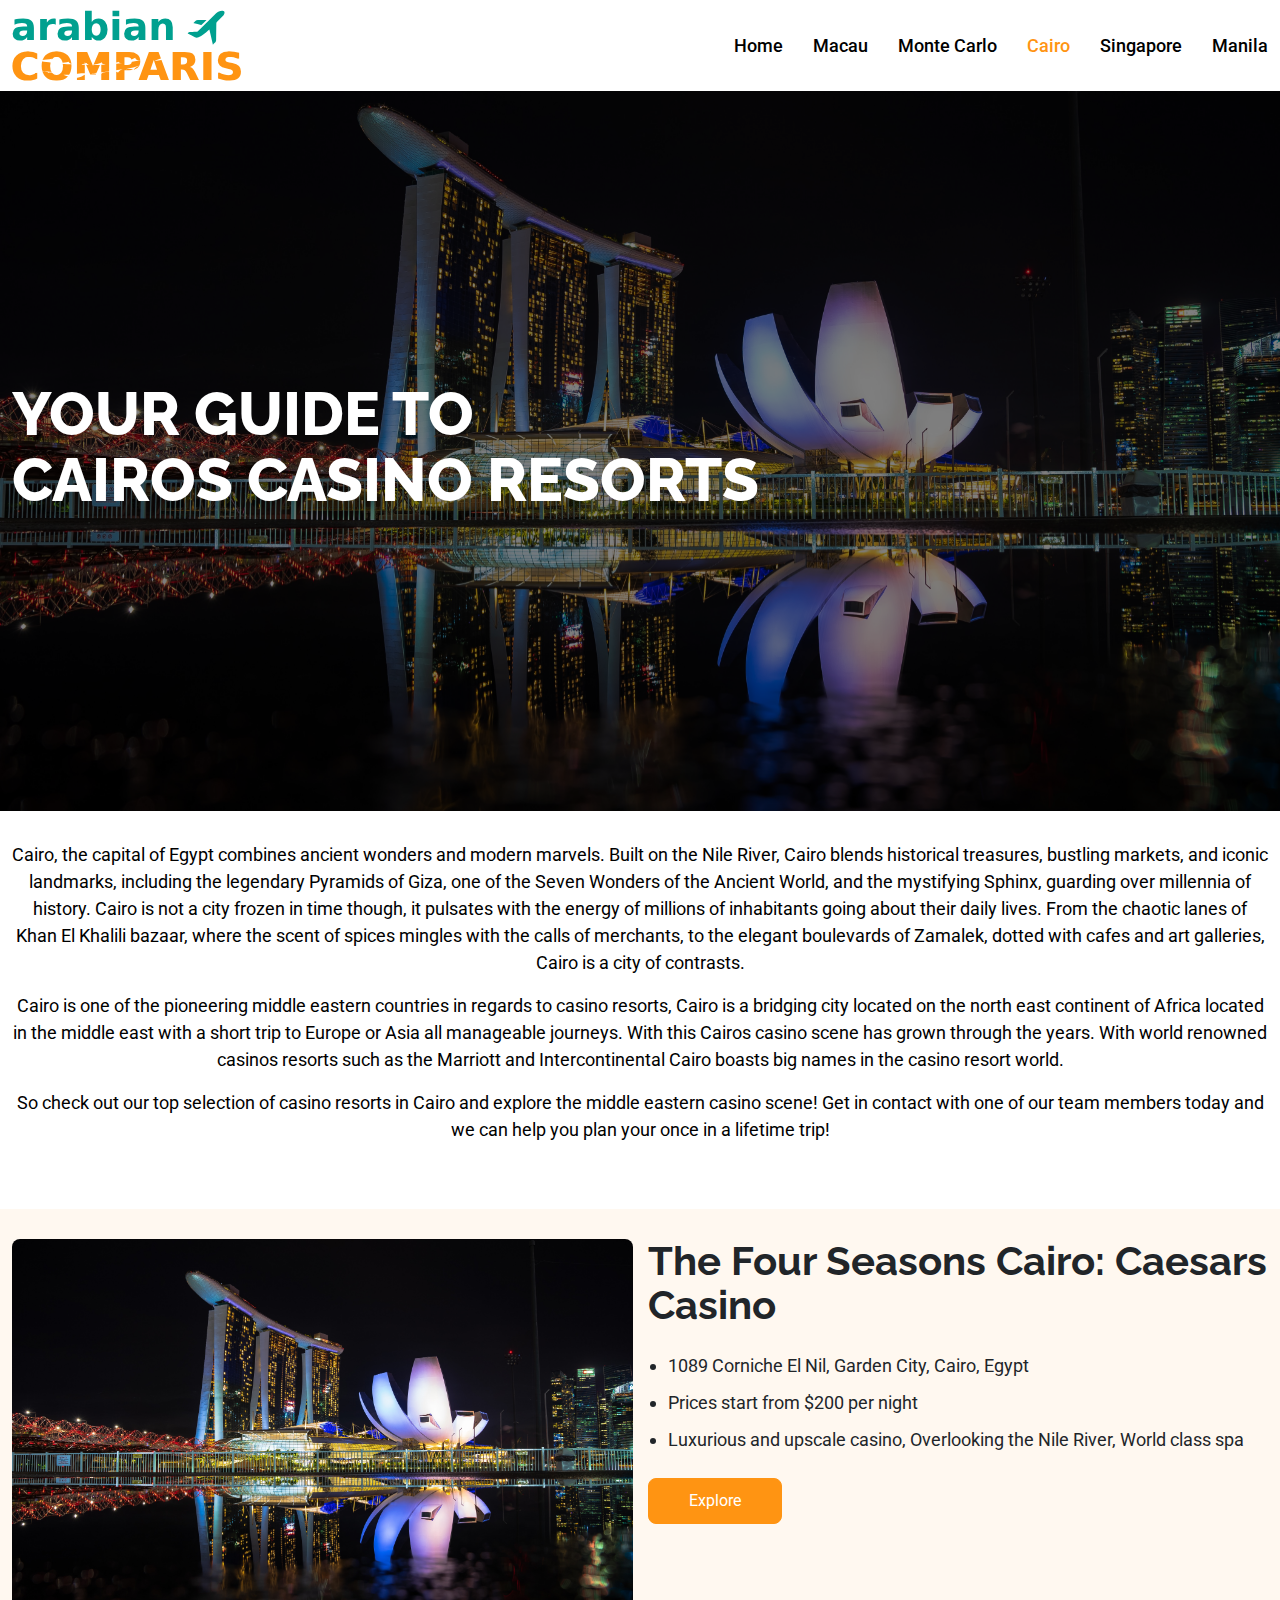
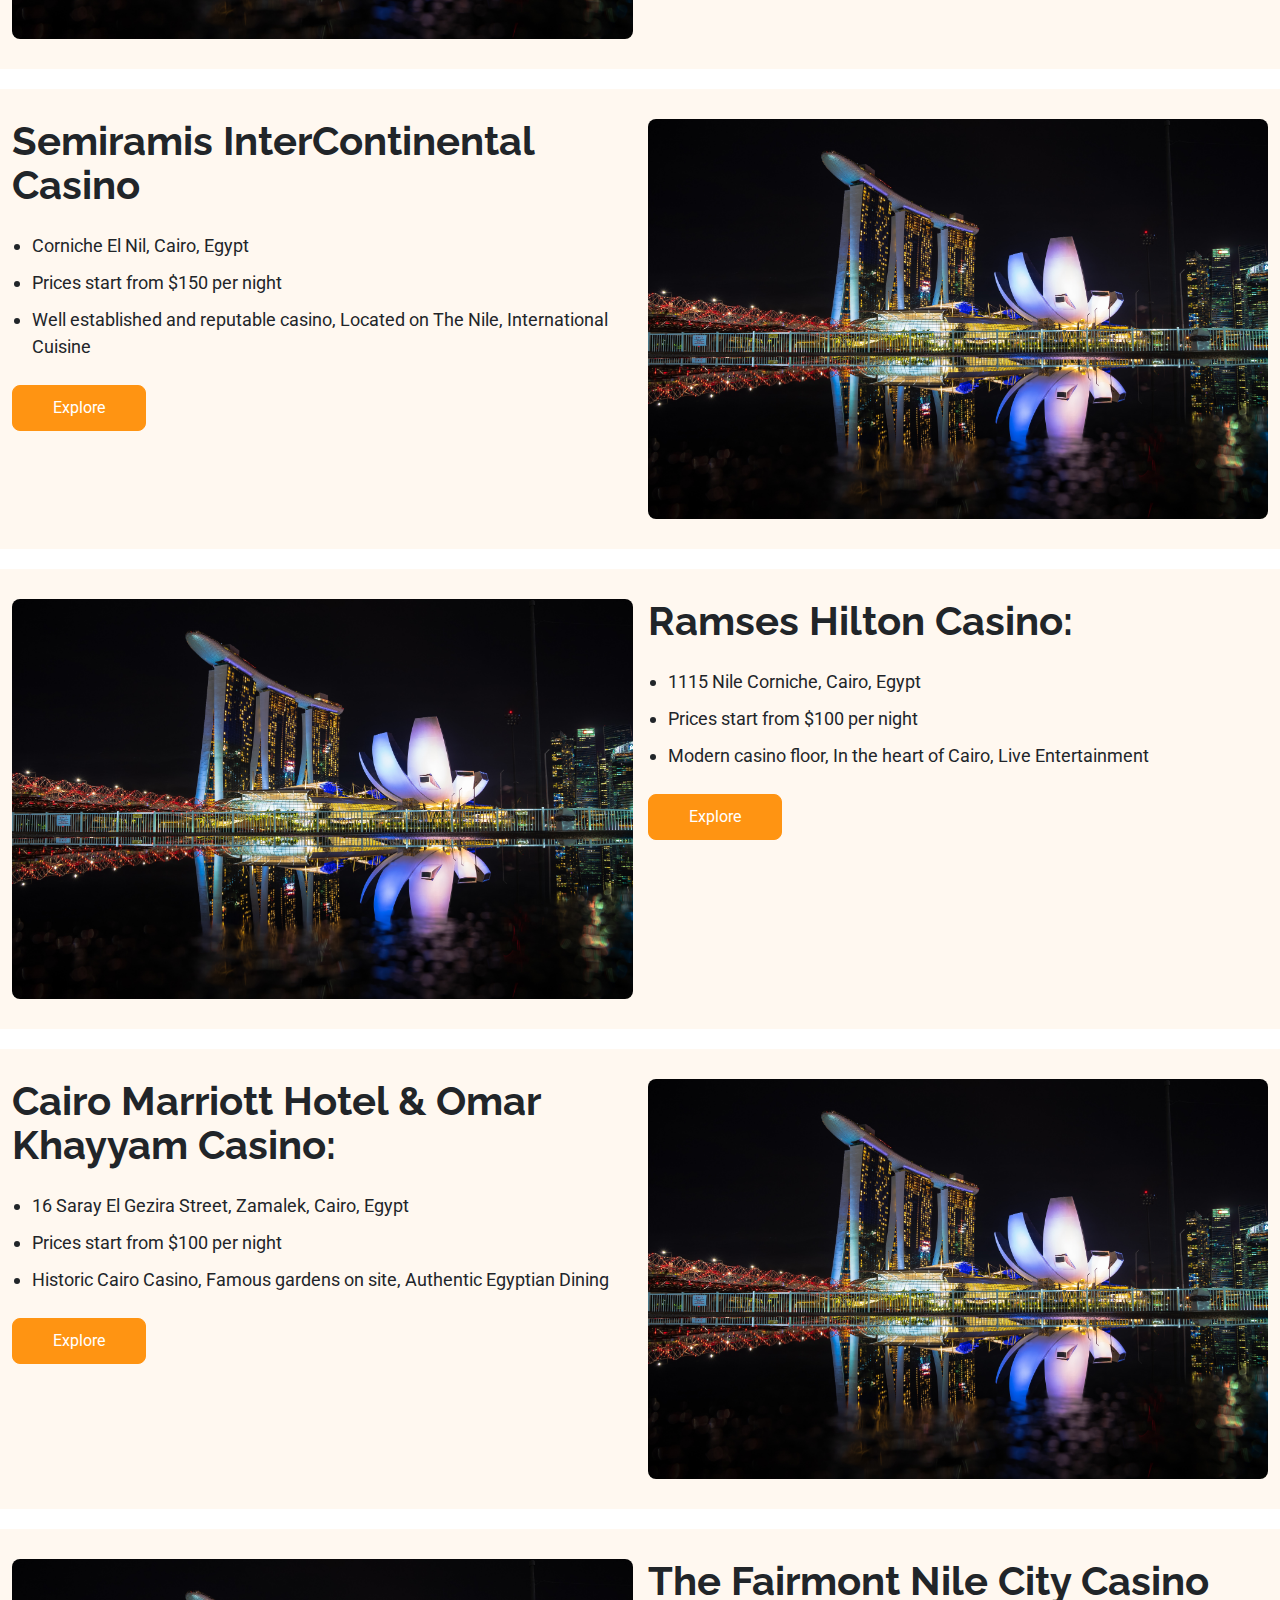
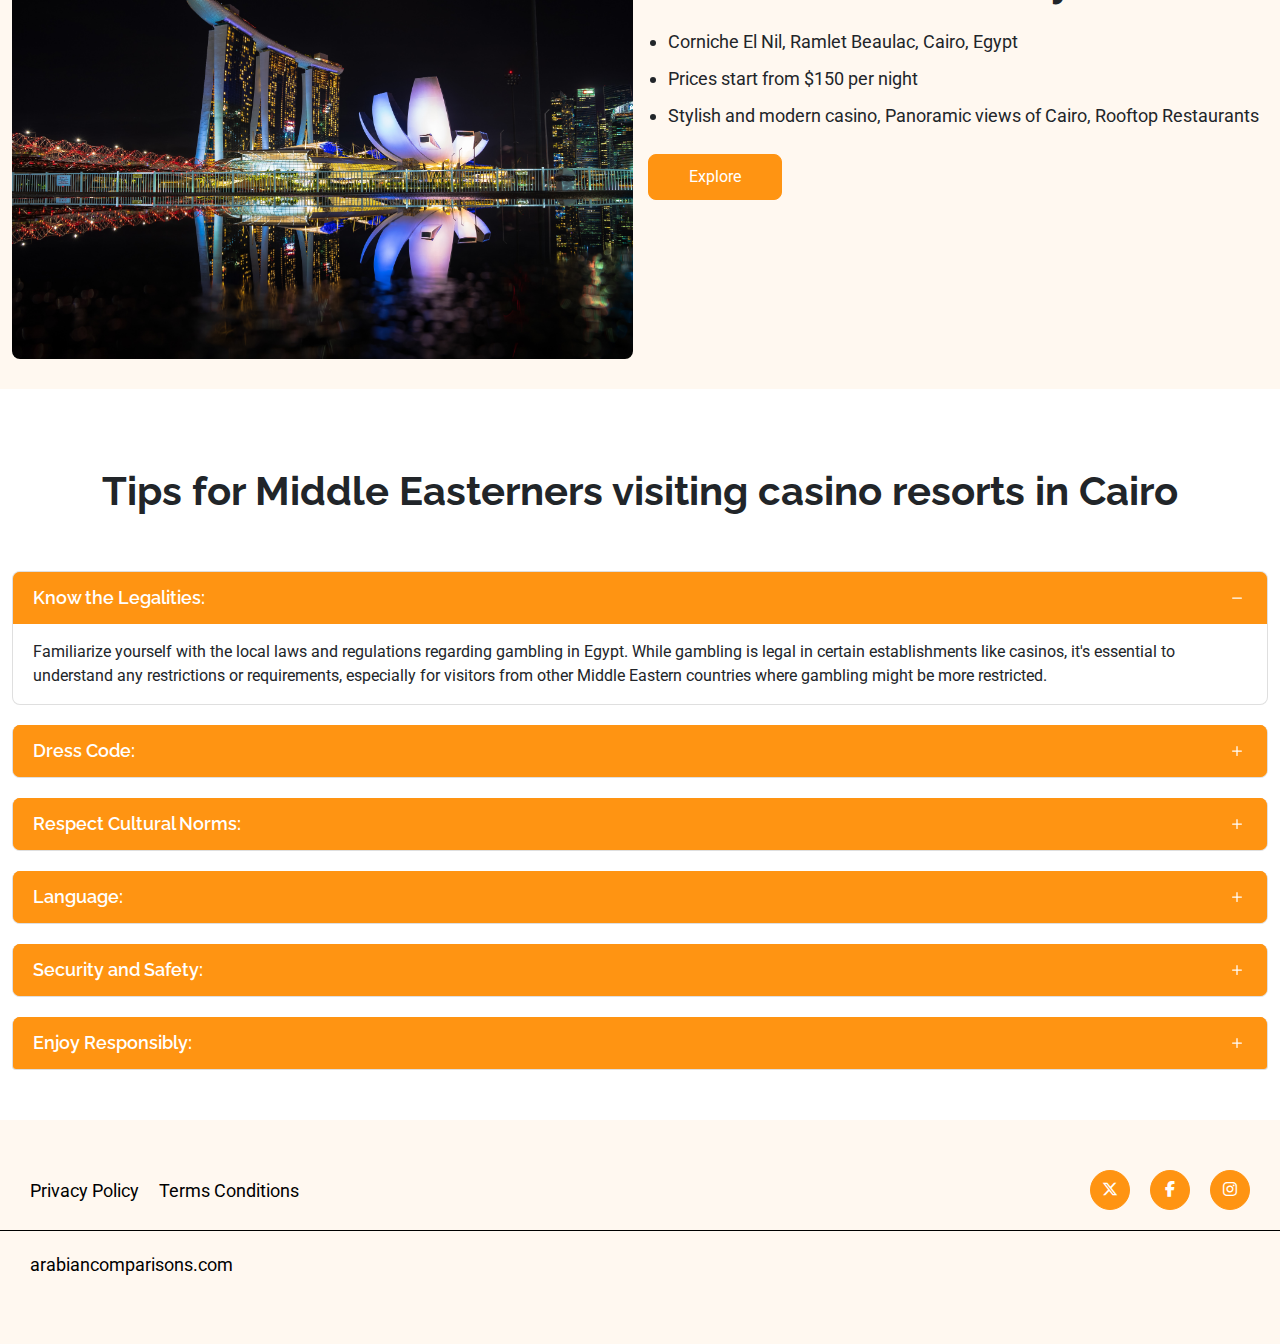
==== cairo.html @ f930502c "first commit" ====
<!DOCTYPE html>
<html lang="en">
<head>
    <meta charset="UTF-8">
    <meta name="viewport" content="width=device-width, initial-scale=1.0">
    <link rel="stylesheet" href="assets/css/bootstrap.min.css">
    <link rel="stylesheet" href="https://cdnjs.cloudflare.com/ajax/libs/font-awesome/6.5.2/css/all.min.css">
    <link rel="icon" href="assets/images/fav-icon.png">


    <link rel="stylesheet" href="assets/css/style.css">
    <link rel="stylesheet" href="assets/css/media.css">
    <title>Cairo</title>
   
</head>
<body>


<section class="site-header">
    <div class="container">
        <div class="nav">
            
            <div class="site-logo">
                <a href="index.html">
                    <img src="assets/images/logo.png" alt="">
                </a>
            </div>
            <div class="nav-bar">
                <ul>
                    <li>
                        <a href="index.html" >Home</a>
                    </li>
                    <li>
                        <a href="macau.html" >Macau</a>
                    </li>
                    <li>
                        <a href="monte-carlo.html" >Monte Carlo</a>
                    </li>
                    <li>
                        <a href="cairo.html" class="active">Cairo</a>
                    </li>
                    <li>
                        <a href="#">Singapore</a>
                    </li>
                    <li>
                        <a href="#">Manila</a>
                    </li>
                </ul>
                <div class="colse">
                    <i class="fa-solid fa-x"></i>
                </div>
            </div>
            <div class="toggle">
                <i class="fa-solid fa-bars"></i>
            </div>
           
        </div>
    </div>
</section>

<section class="site-banner ">
    <div class="container">
        <div class="banner-wrap">
            <div class="banner-txt">
                <h1>
                    Your guide to<br>Cairos Casino Resorts
                </h1>
                
            </div>
        </div>
    </div>
</section>

<div class="wel-come-txt ptb-30">
    <div class="container">
        <p>
            Cairo, the capital of Egypt combines ancient wonders and modern marvels. Built on the Nile
            River, Cairo blends historical treasures, bustling markets, and iconic landmarks, including
            the legendary Pyramids of Giza, one of the Seven Wonders of the Ancient World, and the
            mystifying Sphinx, guarding over millennia of history. Cairo is not a city frozen in time
            though, it pulsates with the energy of millions of inhabitants going about their daily lives.
            From the chaotic lanes of Khan El Khalili bazaar, where the scent of spices mingles with the
            calls of merchants, to the elegant boulevards of Zamalek, dotted with cafes and art galleries,
            Cairo is a city of contrasts.
        </p>
        <p>
            Cairo is one of the pioneering middle eastern countries in regards to casino resorts, Cairo is
            a bridging city located on the north east continent of Africa located in the middle east with a
            short trip to Europe or Asia all manageable journeys. With this Cairos casino scene has
            grown through the years. With world renowned casinos resorts such as the Marriott and
            Intercontinental Cairo boasts big names in the casino resort world.
        </p>
        <p>
            So check out our top selection of casino resorts in Cairo and explore the middle eastern
            casino scene! Get in contact with one of our team members today and we can help you plan
            your once in a lifetime trip!
        </p>
    </div>
</div>

<div class="macau-main">
    <div class="macau-box bg ptb-30">
        <div class="container">
            <div class="macau-wrap">
                <div class="macau-left">
                    <img src="assets/images/hero-banner.jpg" alt="">
                </div>
                <div class="macau-right">
                    <h3>
                        The Four Seasons Cairo: Caesars Casino
                    </h3>
                    <ul>
                        <li>
                            1089 Corniche El Nil, Garden City, Cairo, Egypt
                        </li>
                        <li>
                            Prices start from $200 per night
                        </li>
                        <li>
                            Luxurious and upscale casino, Overlooking the Nile River, World class spa
                        </li>
                    </ul>
                    <div class="explore-btn">
                        <a href="#">Explore </a>
                    </div>
                </div>
                
            </div>
        </div>
    </div>

    <div class="macau-box bg ptb-30">
        <div class="container">
            <div class="macau-wrap">
                
                <div class="macau-right">
                    <h3>
                        Semiramis InterContinental Casino
                    </h3>
                    <ul>
                        <li>
                            Corniche El Nil, Cairo, Egypt
                        </li>
                        <li>
                            Prices start from $150 per night
                        </li>
                        <li>
                            Well established and reputable casino, Located on The Nile, International Cuisine
                        </li>
                    </ul>
                    <div class="explore-btn">
                        <a href="#">Explore </a>
                    </div>
                </div>

                <div class="macau-left">
                    <img src="assets/images/hero-banner.jpg" alt="">
                </div>
                
            </div>
        </div>
    </div>

    <div class="macau-box bg ptb-30">
        <div class="container">
            <div class="macau-wrap">
                <div class="macau-left">
                    <img src="assets/images/hero-banner.jpg" alt="">
                </div>
                <div class="macau-right">
                    <h3>
                        Ramses Hilton Casino:
                    </h3>
                    <ul>
                        <li>
                            1115 Nile Corniche, Cairo, Egypt
                        </li>
                        <li>
                            Prices start from $100 per night
                        </li>
                        <li>
                            Modern casino floor, In the heart of Cairo, Live Entertainment
                        </li>
                    </ul>
                    <div class="explore-btn">
                        <a href="#">Explore </a>
                    </div>
                </div>
                
            </div>
        </div>
    </div>

    <div class="macau-box bg ptb-30">
        <div class="container">
            <div class="macau-wrap">
                
                <div class="macau-right">
                    <h3>
                        Cairo Marriott Hotel & Omar Khayyam Casino:
                    </h3>
                    <ul>
                        <li>
                            16 Saray El Gezira Street, Zamalek, Cairo, Egypt
                        </li>
                        <li>
                            Prices start from $100 per night
                        </li>
                        <li>
                            Historic Cairo Casino, Famous gardens on site, Authentic Egyptian Dining
                        </li>
                    </ul>
                    <div class="explore-btn">
                        <a href="#">Explore </a>
                    </div>
                </div>

                <div class="macau-left">
                    <img src="assets/images/hero-banner.jpg" alt="">
                </div>
                
            </div>
        </div>
    </div>

    <div class="macau-box bg ptb-30">
        <div class="container">
            <div class="macau-wrap">
                <div class="macau-left">
                    <img src="assets/images/hero-banner.jpg" alt="">
                </div>
                <div class="macau-right">
                    <h3>
                        The Fairmont Nile City Casino
                    </h3>
                    <ul>
                        <li>
                            Corniche El Nil, Ramlet Beaulac, Cairo, Egypt
                        </li>
                        <li>
                            Prices start from $150 per night
                        </li>
                        <li>
                            Stylish and modern casino, Panoramic views of Cairo, Rooftop Restaurants
                        </li>
                    </ul>
                    <div class="explore-btn">
                        <a href="#">Explore </a>
                    </div>
                </div>
                
            </div>
        </div>
    </div>

    
</div>








<div class="faq-sec ptb-30">
    <div class="site-heading text-center ptb-30">
        <h3>
            Tips for Middle Easterners visiting casino resorts in Cairo
        </h3>
    </div>
    <div class="container">
        <div class="accordion" id="accordionExample">
          <div class="accordion-item">
            <h2 class="accordion-header">
              <button class="accordion-button" type="button" data-bs-toggle="collapse" data-bs-target="#collapseOne" aria-expanded="true" aria-controls="collapseOne">
                Know the Legalities:
              </button>
            </h2>
            <div id="collapseOne" class="accordion-collapse collapse show" data-bs-parent="#accordionExample">
              <div class="accordion-body">
                Familiarize yourself with the local laws and regulations regarding gambling in Egypt. While
                gambling is legal in certain establishments like casinos, it's essential to understand any
                restrictions or requirements, especially for visitors from other Middle Eastern countries where
                gambling might be more restricted.
              </div>
            </div>
          </div>
          <div class="accordion-item">
            <h2 class="accordion-header">
              <button class="accordion-button collapsed" type="button" data-bs-toggle="collapse" data-bs-target="#collapseTwo" aria-expanded="false" aria-controls="collapseTwo">
                Dress Code:
              </button>
            </h2>
            <div id="collapseTwo" class="accordion-collapse collapse" data-bs-parent="#accordionExample">
              <div class="accordion-body">
                Many casino resorts in Cairo have a dress code, so it's advisable to dress smartly and avoid
                overly casual attire. Men typically wear collared shirts and trousers, while women often opt
                for elegant dresses or outfits. However, the specifics may vary depending on the casino, so
                it's a good idea to check in advance.
              </div>
            </div>
          </div>
          <div class="accordion-item">
            <h2 class="accordion-header">
              <button class="accordion-button collapsed" type="button" data-bs-toggle="collapse" data-bs-target="#collapseThree" aria-expanded="false" aria-controls="collapseThree">
                Respect Cultural Norms:
              </button>
            </h2>
            <div id="collapseThree" class="accordion-collapse collapse" data-bs-parent="#accordionExample">
              <div class="accordion-body">
                While Cairo is relatively liberal compared to some other Middle Eastern cities, it's still
                important to respect local customs and traditions. Avoid public displays of affection, dress
                modestly outside of the resort areas, and be mindful of your behavior, particularly in religious
                or conservative areas.
              </div>
            </div>
          </div>

          <div class="accordion-item">
            <h2 class="accordion-header">
              <button class="accordion-button collapsed" type="button" data-bs-toggle="collapse" data-bs-target="#collapseFour" aria-expanded="false" aria-controls="collapseFour">
                Language:
              </button>
            </h2>
            <div id="collapseFour" class="accordion-collapse collapse" data-bs-parent="#accordionExample">
              <div class="accordion-body">
                Arabic is the official language of Egypt, so knowing some basic Arabic phrases can be
                helpful, although English is widely spoken in tourist areas and at casino resorts.
                Currency and Payment: The currency in Egypt is the Egyptian pound (EGP). While most
                major credit cards are accepted at casino resorts and upscale establishments, it's a good
                idea to carry some cash for smaller transactions and tips.
              </div>
            </div>
          </div>

          <div class="accordion-item">
            <h2 class="accordion-header">
              <button class="accordion-button collapsed" type="button" data-bs-toggle="collapse" data-bs-target="#collapseFive" aria-expanded="false" aria-controls="collapseFive">
                Security and Safety:
              </button>
            </h2>
            <div id="collapseFive" class="accordion-collapse collapse" data-bs-parent="#accordionExample">
              <div class="accordion-body">
                As with any major city, it's essential to stay aware of your surroundings and take precautions
                against petty crime. Stick to well lit and populated areas, avoid flashing valuables, and be
                cautious of scams or overly persistent street vendors.
              </div>
            </div>
          </div>

          <div class="accordion-item">
            <h2 class="accordion-header">
              <button class="accordion-button collapsed" type="button" data-bs-toggle="collapse" data-bs-target="#collapseSix" aria-expanded="false" aria-controls="collapseSix">
                Enjoy Responsibly:
              </button>
            </h2>
            <div id="collapseSix" class="accordion-collapse collapse" data-bs-parent="#accordionExample">
              <div class="accordion-body">
                Whether you're a seasoned gambler or just trying your luck for fun, remember to gamble
                responsibly. Set a budget for your gambling activities, know your limits, and avoid chasing
                losses.
              </div>
            </div>
          </div>

      
         
        </div>
      </div>
      
</div>


<div class="site-footer ptb-30">
        <div class="footer-wrap">
            
            <div class="footer-links">
                <ul>
                    <li>
                        <a href="privacy.html">Privacy Policy</a>
                    </li>
                    <li>
                        <a href="condition.html">Terms Conditions</a>
                    </li>
                  
                </ul>
            </div>
            <div class="social-links">
                <ul>
                    <li>
                        <a href="#"><i class="fa-brands fa-x-twitter"></i></a>
                    </li>
                    <li>
                        <a href="#"><i class="fa-brands fa-facebook-f"></i></a>
                    </li>
                    <li>
                        <a href="#"><i class="fa-brands fa-instagram"></i></a>
                    </li>
                </ul>
            </div>
        </div>
    <div class="copy-right">
        <p>
            arabiancomparisons.com
        </p>
        
    </div>
</div>









     <script src="assets/js/jquery-3.7.1.min.js"></script>

     <script src="assets/js/bootstrap.bundle.min.js"></script>
     <script src="assets/js/custom.js"></script>

</body>
</html>
---- assets/css/style.css ----
@import url('https://fonts.googleapis.com/css2?family=Raleway:ital,wght@0,100..900;1,100..900&family=Roboto:ital,wght@0,100;0,300;0,400;0,500;0,700;0,900;1,100;1,300;1,400;1,500;1,700;1,900&display=swap');
:root{
--primary:#ff9412;
--secondary:#00a08f;
--bg:#FFF8F0;
--white:#fff;
--black:#000;
}
*{
    margin: 0;
    padding: 0;
    box-sizing: border-box;
}
body{
    margin: 0;
    padding: 0;
    font-family: "Roboto", sans-serif;
}
ul{
    list-style:none;
    padding-left:0;
    margin-bottom:0
}
a{
    text-decoration:none
}
img{
    max-width: 100%;
    width: 100%;
}

.container, .header-con, .drop-box{
    max-width:1300px;
    margin: 0 auto;
}
.ptb-70{
    padding:70px 0
}
.ptb-50{
    padding:50px 0
}
.ptb-30{
    padding:30px 0
}
h1, h2, h3, h4, h5, h6{
    font-family: "Raleway", sans-serif;
    line-height: 1.1;
}
h1{
    font-size: 60px;
    color: var(--white);
    font-weight: 800;
}
h4 {
    font-size: 30px;
    font-weight: 700;
}
h3 {
    font-size: 40px;
    font-weight: 700;
}
p{
    font-size: 18px;
    color: var(--black);
}
.bg{
    background-color: var(--bg);
}
/* header css start here */

.site-header{
    /* background-color: var(--primary); */
    padding: 10px 0;
 
    width: 100%;
    z-index: 99;
    background-color: var(--white);
}
.site-logo img {
    max-width: 250px;
}
.site-header .nav{
    display: flex;
    justify-content: space-between;
    align-items: center;
}
.site-header .nav-bar ul{
    display: flex;
    justify-content: center;
    align-items: center;
    gap: 30px;
}
.site-header .nav-bar ul li a{
    font-size: 18px;
    text-transform: capitalize;
    color: var(--black);
    font-weight: 500;
    transition: all 0.3s linear;
}
.site-header .nav-bar ul li a.active, .site-header .nav-bar ul li a:hover{
    color: var(--primary);
}
.search-bar i{
    font-size: 22px;
    color: var(--white);
}
.toggle, .colse{
    display: none;
}


/* banner section css start here */

.site-banner{
    background-image: url(../images/hero-banner.jpg);
    background-position: center;
    background-repeat: no-repeat;
    background-size: cover;
    height: 80vh;
    position: relative;
}
.site-banner::before{
content: '';
position: absolute;
top: 0;
left: 0;
height: 100%;
width: 100%;
background-color: #000;
opacity: 0.5;
}
.site-banner .container{
    height: 100%;
}
.banner-wrap{
    display: flex;
    align-items: center;
    height: 100%;
    width: 100%;
    position: relative;
}
.banner-wrap h1{
    text-transform: uppercase;
}

.wel-come-txt p{
    text-align: center;
}

/* adv section css start here */


.adv-wrap .row{
    align-items: center;
    position: relative;
}
.adv-img{
    height: 450px;

}
.adv-img img{
    height: 100%;
    width: 100%;
    /* object-fit: cover; */
}
.adv-txt{
    background-color: var(--bg);
    padding: 70px 30px;
    width: 50%;
    height: 80%;
    position: absolute;
    top: 50%;
    left: 0;
    transform: translateY(-50%);
}
.slider-box{
    background-image: url(../images/hero-banner.jpg);
    background-position: center;
    background-repeat: no-repeat;
    background-size: cover;
    height: 450px;
    position: relative;
}
.slider-box::before{
    content: '';
    position: absolute;
    top: 0;
    left: 0;
    height: 100%;
    width: 100%;
    background-color: var(--black);
    opacity: 0.5;
}
.slide-txt{
    display: flex;
    justify-content: center;
    align-items: center;
    height: 100%;
    width: 100%;
    color: var(--white);
    position: relative;
}
.slick-initialized .slick-slide {
    margin: 0px 7px;
}
.slick-prev:before, .slick-next:before {
    font-size: 40px;
    color: #ff9412;
}
.slick-prev {
    left: -45px;
}

/* faq section css start here */
.accordion-button::after {
    background-image: url("data:image/svg+xml,%3Csvg xmlns='http://www.w3.org/2000/svg' width='16' height='16' fill='currentColor' class='bi bi-plus' viewBox='0 0 16 16'%3E%3Cpath d='M8 4a.5.5 0 0 1 .5.5v3h3a.5.5 0 0 1 0 1h-3v3a.5.5 0 0 1-1 0v-3h-3a.5.5 0 0 1 0-1h3v-3A.5.5 0 0 1 8 4z'/%3E%3C/svg%3E");
    transition: all 0.5s;
  }
  .accordion-button:not(.collapsed)::after {
    background-image: url("data:image/svg+xml,%3Csvg xmlns='http://www.w3.org/2000/svg' width='16' height='16' fill='' class='bi bi-dash' viewBox='0 0 16 16'%3E%3Cpath d='M4 8a.5.5 0 0 1 .5-.5h7a.5.5 0 0 1 0 1h-7A.5.5 0 0 1 4 8z'/%3E%3C/svg%3E");
  }
  .accordion-button::after {
    transition: all 0.5s;
  }

  






  .accordion-header{
    background-color: var(--primary);
}

.accordion-button {
background-color: var(--primary);
color: #fff;
font-size: 18px;
font-weight: 600;
}
.accordion-item{
    margin: 20px 0;
    border-radius: 8px;
    overflow: hidden;
}
.accordion-button:not(.collapsed) {
    color: #fff;
    background-color: var(--primary);
    box-shadow:none;
}
.accordion-button::after, .accordion-button:not(.collapsed)::after {
    filter: brightness(0) invert(1);
}
.accordion-item:first-of-type {
    border-top-left-radius: 8px;
    border-top-right-radius: 8px;
}
.accordion-item:last-of-type .accordion-button.collapsed {
    border-bottom-right-radius: 8px;
    border-bottom-left-radius: 8px;
}
.accordion-button:focus {
    z-index: 3;
    border-color:var(--primary);
    outline: 0;
    box-shadow: none;
}


/* sub pages css start here */
.macau-wrap {
    display: flex;
    height: 400px;
    overflow: hidden;
    gap: 15px;
}
.macau-left, .macau-right{
    width: 50%;
}
.macau-left{
    height: 100%;
}
.macau-left img{
    height: 100%;
    width: 100%;
    object-fit: cover;
    border-radius: 8px;
}
.macau-right ul{
    padding-left: 20px;
    list-style: disc;
    margin: 20px 0;
}

.macau-right ul li{
    font-size: 18px;
    padding: 5px 0;
}
.explore-btn a{
    padding: 10px 40px;
    background-color: var(--primary);
    color: var(--white);
    border: 1px solid #ff9412;
    border-radius: 8px;
    display: inline-block;
    transition: all 0.3s linear;
}
.explore-btn a:hover{
    background-color: transparent;
    color: var(--primary);
}
.macau-box{
    margin:20px 0;
}
/* footer section css start here */
.site-footer{
    background-color: var(--bg);

}
.footer-logo{
    max-width: 250px;
    margin: 0 auto;
}
    .footer-wrap {
        width: 100%;
        margin: 0 auto;
        display: flex;
        align-items: center;
        justify-content: space-between;
        padding: 20px 30px;
    }
.footer-links ul {
display: flex;
justify-content: center;
align-items: center;
flex-wrap: wrap;
gap: 20px;
}
.footer-links ul li a{
    font-size: 18px;
    color: var(--black);
}
.copy-right p{
    color: var(--black);
}
.social-links ul{
display: flex;
justify-content: end;
align-items: center;
gap: 20px;
}
.copy-right{
    display: flex;
    justify-content: space-between;
    align-items: center;
    padding: 20px 30px;
    border-top: 1px solid #000;
}
.social-links ul li{
    height: 40px;
    width: 40px;
    border-radius: 50px;
    background-color: var(--primary);
    border:1px solid #ff9412;
    display: flex;
    justify-content: center;
    align-items: center;
    transition: all 0.3s linear;
}
.social-links ul li a {
    font-size: 16px;
    color: var(--white);
}
.social-links ul li:hover{
    background-color: transparent;
    /* border-color: #ff9412; */
}
.social-links ul li a:hover{
    color: var(--primary);
}
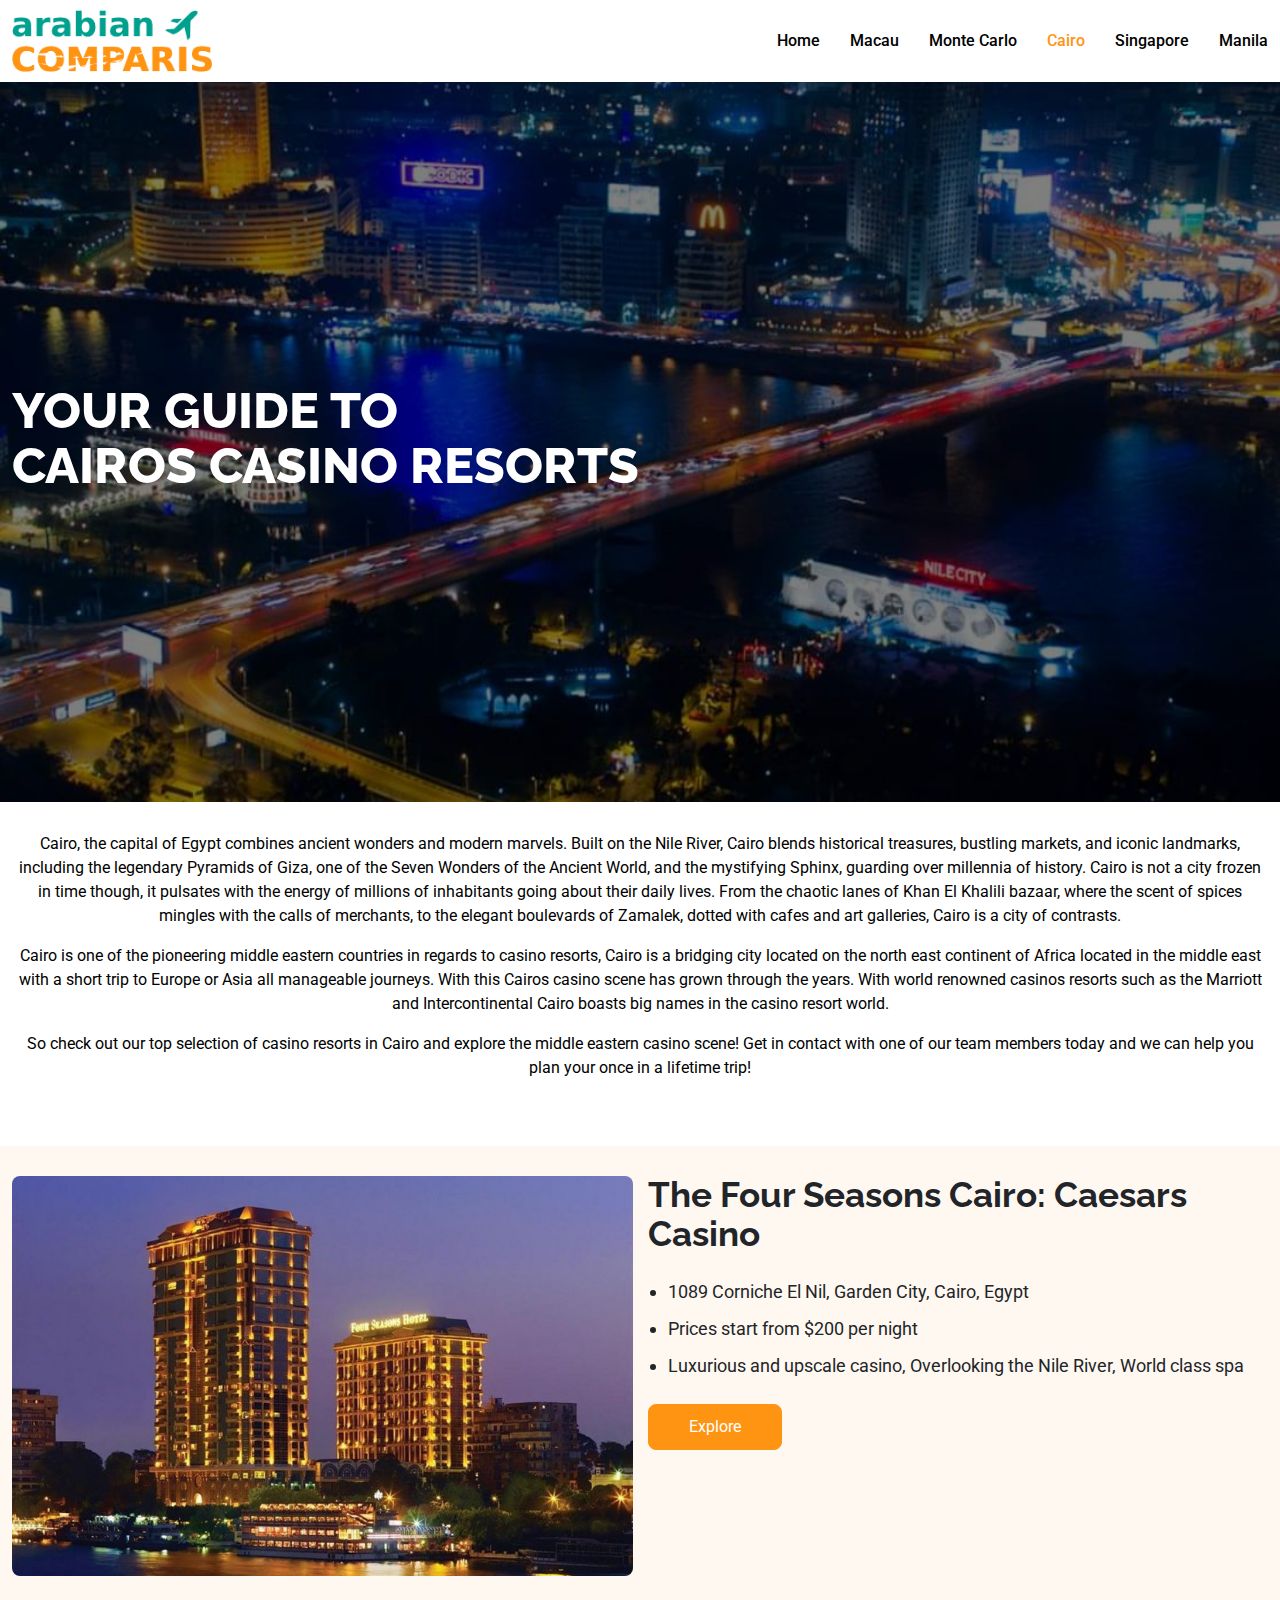
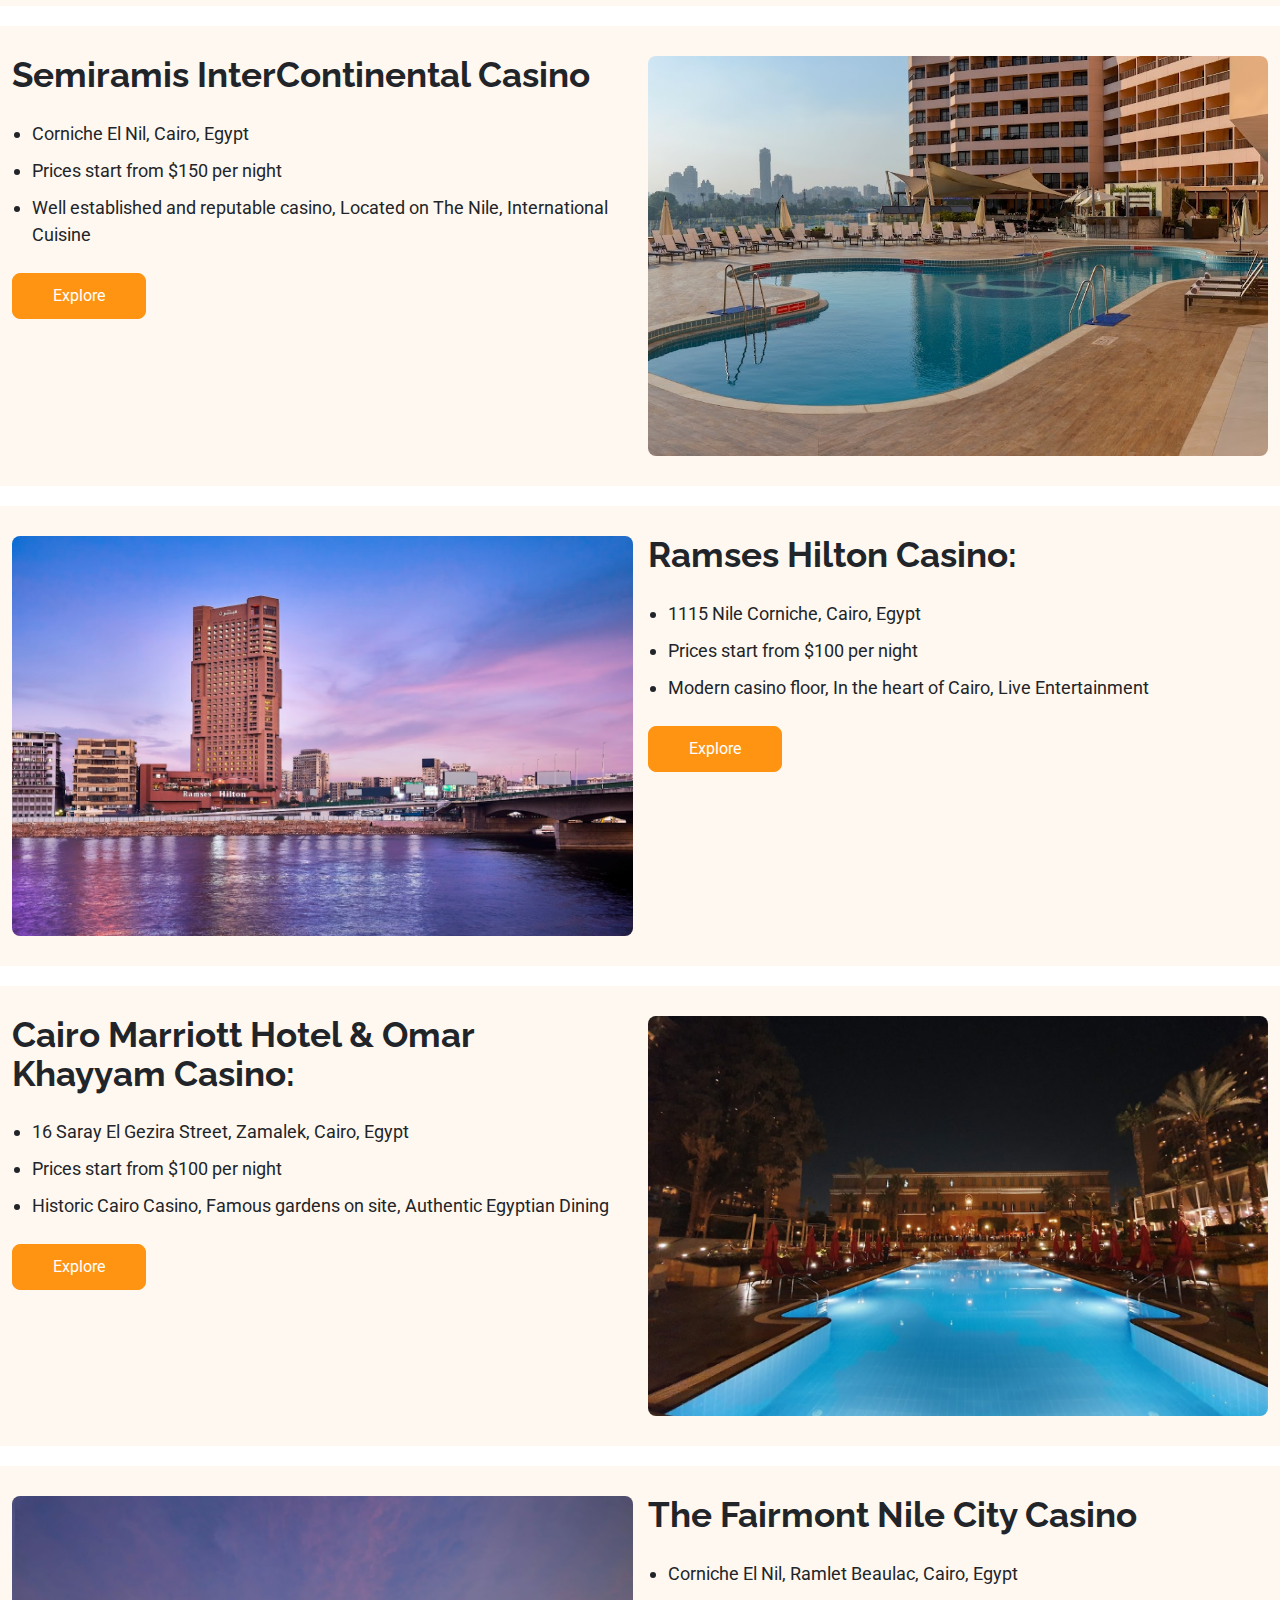
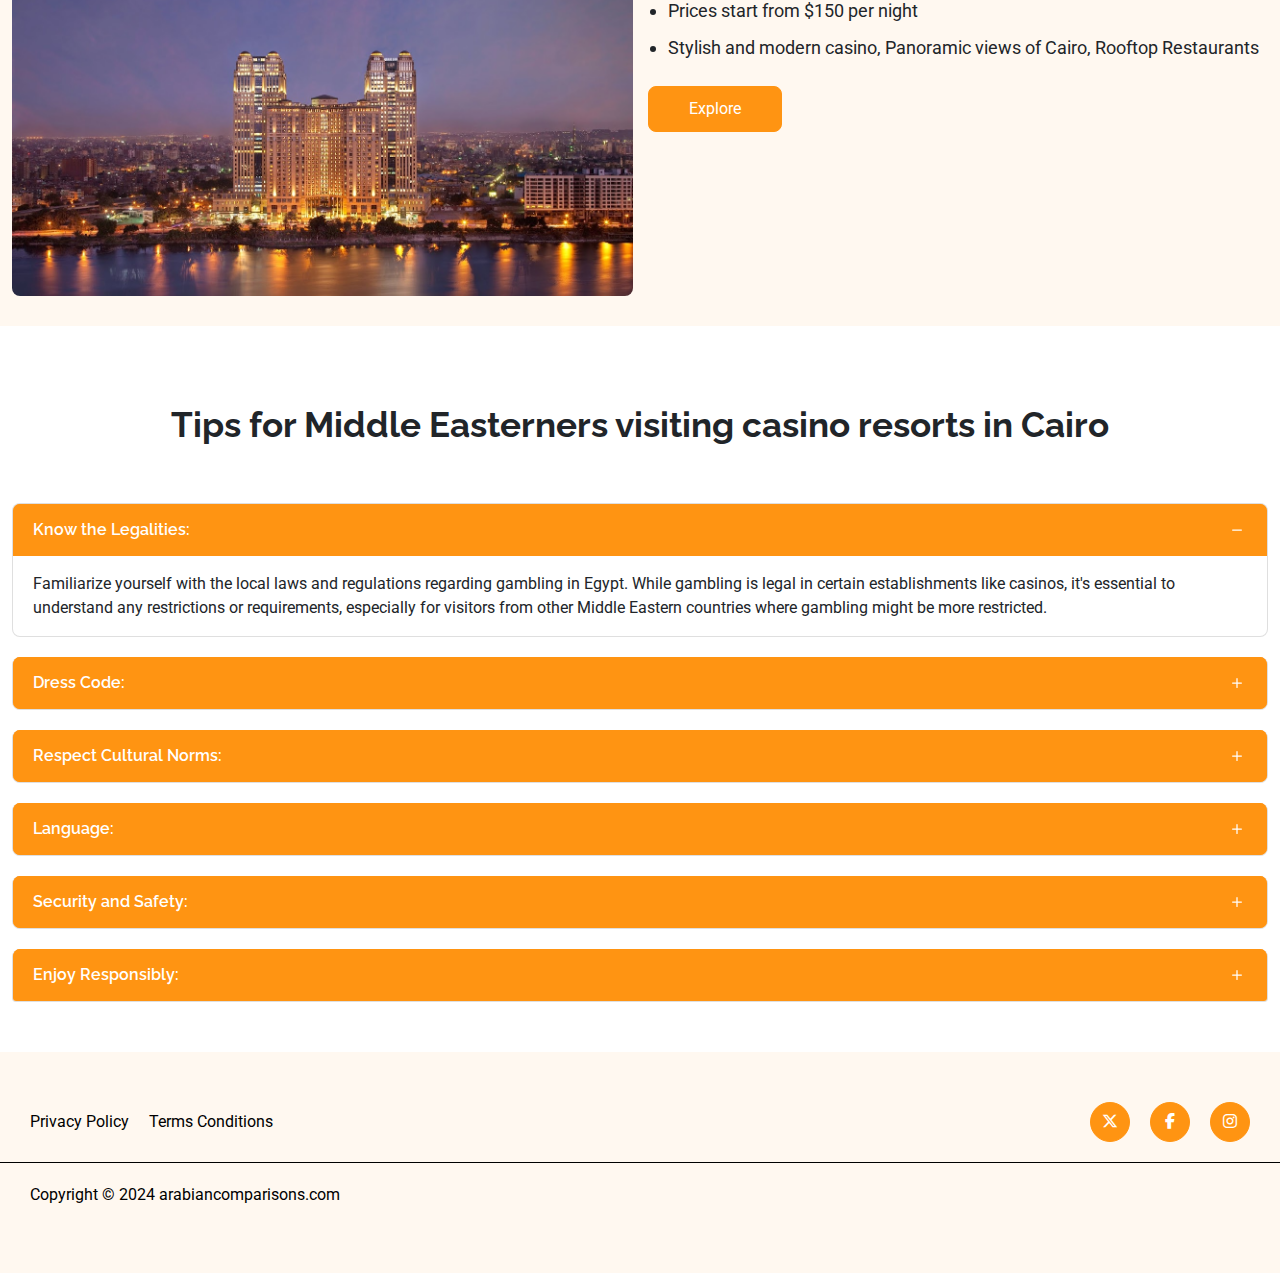
==== commit a2886789: "Done" ====
--- a/cairo.html
+++ b/cairo.html
@@ -40,10 +40,10 @@
                         <a href="cairo.html" class="active">Cairo</a>
                     </li>
                     <li>
-                        <a href="#">Singapore</a>
-                    </li>
-                    <li>
-                        <a href="#">Manila</a>
+                        <a href="singapore.html">Singapore</a>
+                    </li>
+                    <li>
+                        <a href="manila.html">Manila</a>
                     </li>
                 </ul>
                 <div class="colse">
@@ -58,7 +58,7 @@
     </div>
 </section>
 
-<section class="site-banner ">
+<section class="site-banner " style="background-image: url(./assets/images/Cairo-banner.jpg);">
     <div class="container">
         <div class="banner-wrap">
             <div class="banner-txt">
@@ -103,7 +103,7 @@
         <div class="container">
             <div class="macau-wrap">
                 <div class="macau-left">
-                    <img src="assets/images/hero-banner.jpg" alt="">
+                    <img src="assets/images/The-Four-Seasons-Cairo-Caesars-Casino.jpg" alt="">
                 </div>
                 <div class="macau-right">
                     <h3>
@@ -121,7 +121,7 @@
                         </li>
                     </ul>
                     <div class="explore-btn">
-                        <a href="#">Explore </a>
+                        <a href="https://www.worldcasinodirectory.com/casino/caesars-cairo-casino" target="_blank">Explore </a>
                     </div>
                 </div>
                 
@@ -131,7 +131,7 @@
 
     <div class="macau-box bg ptb-30">
         <div class="container">
-            <div class="macau-wrap">
+            <div class="macau-wrap sec-wrap">
                 
                 <div class="macau-right">
                     <h3>
@@ -149,12 +149,12 @@
                         </li>
                     </ul>
                     <div class="explore-btn">
-                        <a href="#">Explore </a>
+                        <a href="https://www.casinosaustriainternational.com/operations/casino-semiramis" target="_blank">Explore </a>
                     </div>
                 </div>
 
                 <div class="macau-left">
-                    <img src="assets/images/hero-banner.jpg" alt="">
+                    <img src="assets/images/Semiramis-InterContinental-Casino.jpg" alt="">
                 </div>
                 
             </div>
@@ -165,7 +165,7 @@
         <div class="container">
             <div class="macau-wrap">
                 <div class="macau-left">
-                    <img src="assets/images/hero-banner.jpg" alt="">
+                    <img src="assets/images/Ramses-Hilton-Casino.jpg" alt="">
                 </div>
                 <div class="macau-right">
                     <h3>
@@ -183,7 +183,7 @@
                         </li>
                     </ul>
                     <div class="explore-btn">
-                        <a href="#">Explore </a>
+                        <a href="https://www.ramsescasinocairo.com/" target="_blank">Explore </a>
                     </div>
                 </div>
                 
@@ -193,7 +193,7 @@
 
     <div class="macau-box bg ptb-30">
         <div class="container">
-            <div class="macau-wrap">
+            <div class="macau-wrap sec-wrap">
                 
                 <div class="macau-right">
                     <h3>
@@ -211,12 +211,12 @@
                         </li>
                     </ul>
                     <div class="explore-btn">
-                        <a href="#">Explore </a>
+                        <a href="https://www.marriott.com/en-us/hotels/caieg-cairo-marriott-hotel-and-omar-khayyam-casino/overview/" target="_blank">Explore </a>
                     </div>
                 </div>
 
                 <div class="macau-left">
-                    <img src="assets/images/hero-banner.jpg" alt="">
+                    <img src="assets/images/Cairo-Marriott-&-Omar-Khayyam-Casino.jpg" alt="">
                 </div>
                 
             </div>
@@ -227,7 +227,7 @@
         <div class="container">
             <div class="macau-wrap">
                 <div class="macau-left">
-                    <img src="assets/images/hero-banner.jpg" alt="">
+                    <img src="assets/images/The-Fairmont-Nile-City-Casino.jpg" alt="">
                 </div>
                 <div class="macau-right">
                     <h3>
@@ -245,7 +245,7 @@
                         </li>
                     </ul>
                     <div class="explore-btn">
-                        <a href="#">Explore </a>
+                        <a href="https://www.fairmont.com/nile-city-cairo/" target="_blank">Explore </a>
                     </div>
                 </div>
                 
@@ -402,7 +402,7 @@
         </div>
     <div class="copy-right">
         <p>
-            arabiancomparisons.com
+            Copyright © 2024 arabiancomparisons.com
         </p>
         
     </div>
--- a/assets/css/style.css
+++ b/assets/css/style.css
@@ -380,3 +380,51 @@
 .social-links ul li a:hover{
     color: var(--primary);
 }
+.privacy-wrap p{
+    margin-bottom: 10px;
+}
+.privacy-wrap{
+    margin-bottom: 30px;
+}
+.privacy-wrap ul{
+padding-left: 20px;
+list-style: disc;
+}
+.privacy-wrap ul li{
+    font-size: 18px;
+}
+.contact-form .row{
+    justify-content: center;
+}
+.form-group input, .form-group textarea {
+    width: 100%;
+    height: 45px;
+    border: none;
+    margin: 10px 0;
+    background-color: var(--bg);
+    padding: 10px;
+}
+.form-group textarea{
+    height: 250px;
+}
+.form-wrap button{
+    padding: 10px 40px;
+    font-size: 16px;
+    background-color: #ff9412;
+    color: #fff;
+    border: 1px solid #ff9412;
+    margin: 10px 0;
+    transition: all 0.3s linear;
+}
+.form-wrap button:hover{
+    background-color: transparent;
+    color: #ff9412;
+}
+.contact-img img{
+    height: 100%;
+    width: 100%;
+    object-fit: cover;
+}
+.contact-img{
+    height: 480px;
+}
--- a/assets/css/media.css
+++ b/assets/css/media.css
@@ -0,0 +1,202 @@
+@media(max-width:1400px){
+    .site-logo img {
+        max-width: 200px;
+    }
+    .site-header .nav-bar ul li a {
+        font-size: 16px;
+    }
+    h1 {
+        font-size: 50px;
+    }
+    p {
+        font-size: 16px;
+    }
+    h3 {
+        font-size: 35px;
+    }
+    .slick-prev:before, .slick-next:before {
+        font-size: 35px;
+    }
+    .slick-prev {
+        left: -40px;
+    }
+    .accordion-button {
+        font-size: 16px;
+    }
+    .footer-links ul li a {
+        font-size: 16px;
+    }
+    .privacy-wrap ul li{
+        font-size: 16px;
+    }
+}
+@media(max-width:1200px){
+    .site-logo img {
+        max-width: 170px;
+    }
+    h1 {
+        font-size: 45px;
+    }
+    h3 {
+        font-size: 30px;
+    }
+    .slider-box {
+        height: 400px;
+    }
+    h3 {
+        font-size: 28px;
+    }
+    .slick-next {
+        right: 17px;
+    }
+    .slick-prev {
+        left: 0;
+        z-index: 9;
+    }
+}
+
+@media(max-width:992px){
+    .toggle, .colse {
+        display: block;
+    }
+    .site-header .nav-bar ul {
+        flex-direction: column;
+        justify-content: start;
+        align-items: flex-start;
+        text-align: left;
+        gap: 20px;
+        z-index: 9;
+
+    }
+    .nav-bar  {
+       position: fixed;
+       left: 0;
+       top: 0;
+       width: 300px;
+       height: 100vh;
+       background-color:#FFF8F0;
+       z-index: 99;
+       padding: 30px;
+       transform: translateX(-100%);
+       transition: all 0.3s linear;
+}
+.menuToggle .nav-bar{
+    transform: translateX(0%);
+    box-shadow: rgba(0, 0, 0, 0.35) 0px 5px 15px;
+}
+.colse{
+    position: absolute;
+    top: 10px;
+    right: 15px;
+    color: #000;
+    font-size: 20px;
+}
+.toggle {
+    font-size: 25px;
+    color: #000;
+}
+h1 {
+    font-size: 40px;
+}
+h3 {
+    font-size: 25px;
+}
+.macau-right ul li {
+    font-size: 16px;
+}
+.macau-wrap {
+    height: 350px;
+}
+.explore-btn a {
+    padding: 10px 35px;
+    font-size: 14px;
+}
+}
+@media(max-width:767px){
+    .contact-img {
+        height: 350px;
+        margin-bottom: 20px;
+    }
+    .form-group textarea {
+        height: 200px;
+    }
+    .form-wrap button {
+        font-size: 14px;
+    }
+    .adv-txt {
+        padding: 10px 0;
+        width: 100%;
+        height: auto;
+        position: inherit;
+        transform: none;
+    }
+    .site-logo img {
+        max-width: 150px;
+    }
+    h1 {
+        font-size: 35px;
+    }
+    .site-banner {
+        height: 70vh;
+    }
+    .macau-wrap {
+        height: auto;
+        gap: 10px;
+        flex-direction: column;
+    }
+    .macau-left, .macau-right {
+        width: 100%;
+    }
+    h3 {
+        font-size: 22px;
+    }
+    .macau-right ul {
+        margin: 10px 0;
+    }
+    .macau-right ul li {
+        padding: 3px 0;
+    }
+    .accordion-button {
+        padding: 10px;
+        font-size: 14px;
+
+    }
+    .footer-wrap {
+        flex-direction: column;
+    }
+    .ptb-30 {
+        padding: 20px 0;
+    }
+    .footer-links ul {
+        gap: 5px;
+        flex-direction: column;
+        margin-bottom: 20px;
+    }
+    .copy-right {
+        justify-content: center;
+    }
+    .sec-wrap{
+        flex-direction: column-reverse;
+    }
+    .adv-img {
+        height: 350px;
+    }
+    .adv-wrap .row{
+        flex-direction: column-reverse;
+    }
+}
+@media(max-width:575px){
+    .site-banner {
+        height: 55vh;
+    }
+    .nav-bar {
+        width: 100%;
+    }
+    .adv-img {
+        height: 300px;
+    }
+    .slider-box {
+        height: 350px;
+    }
+ 
+}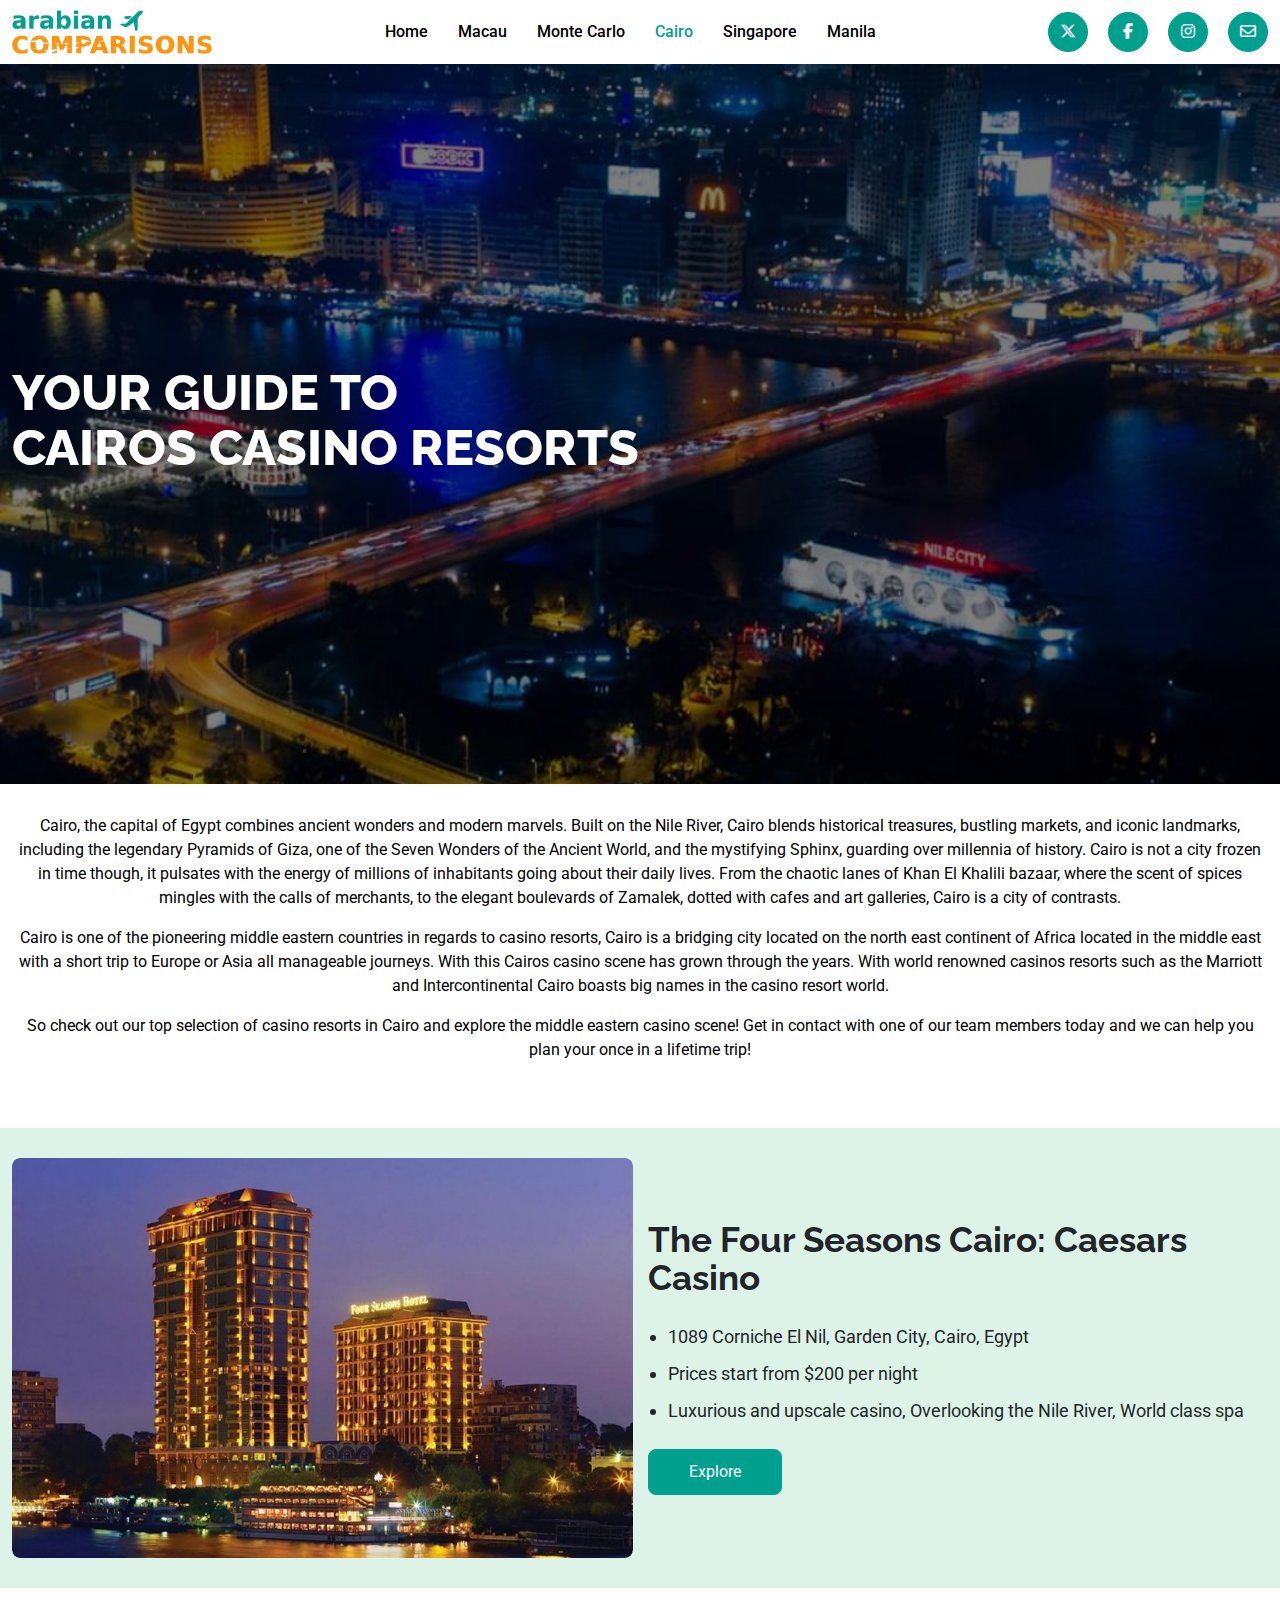
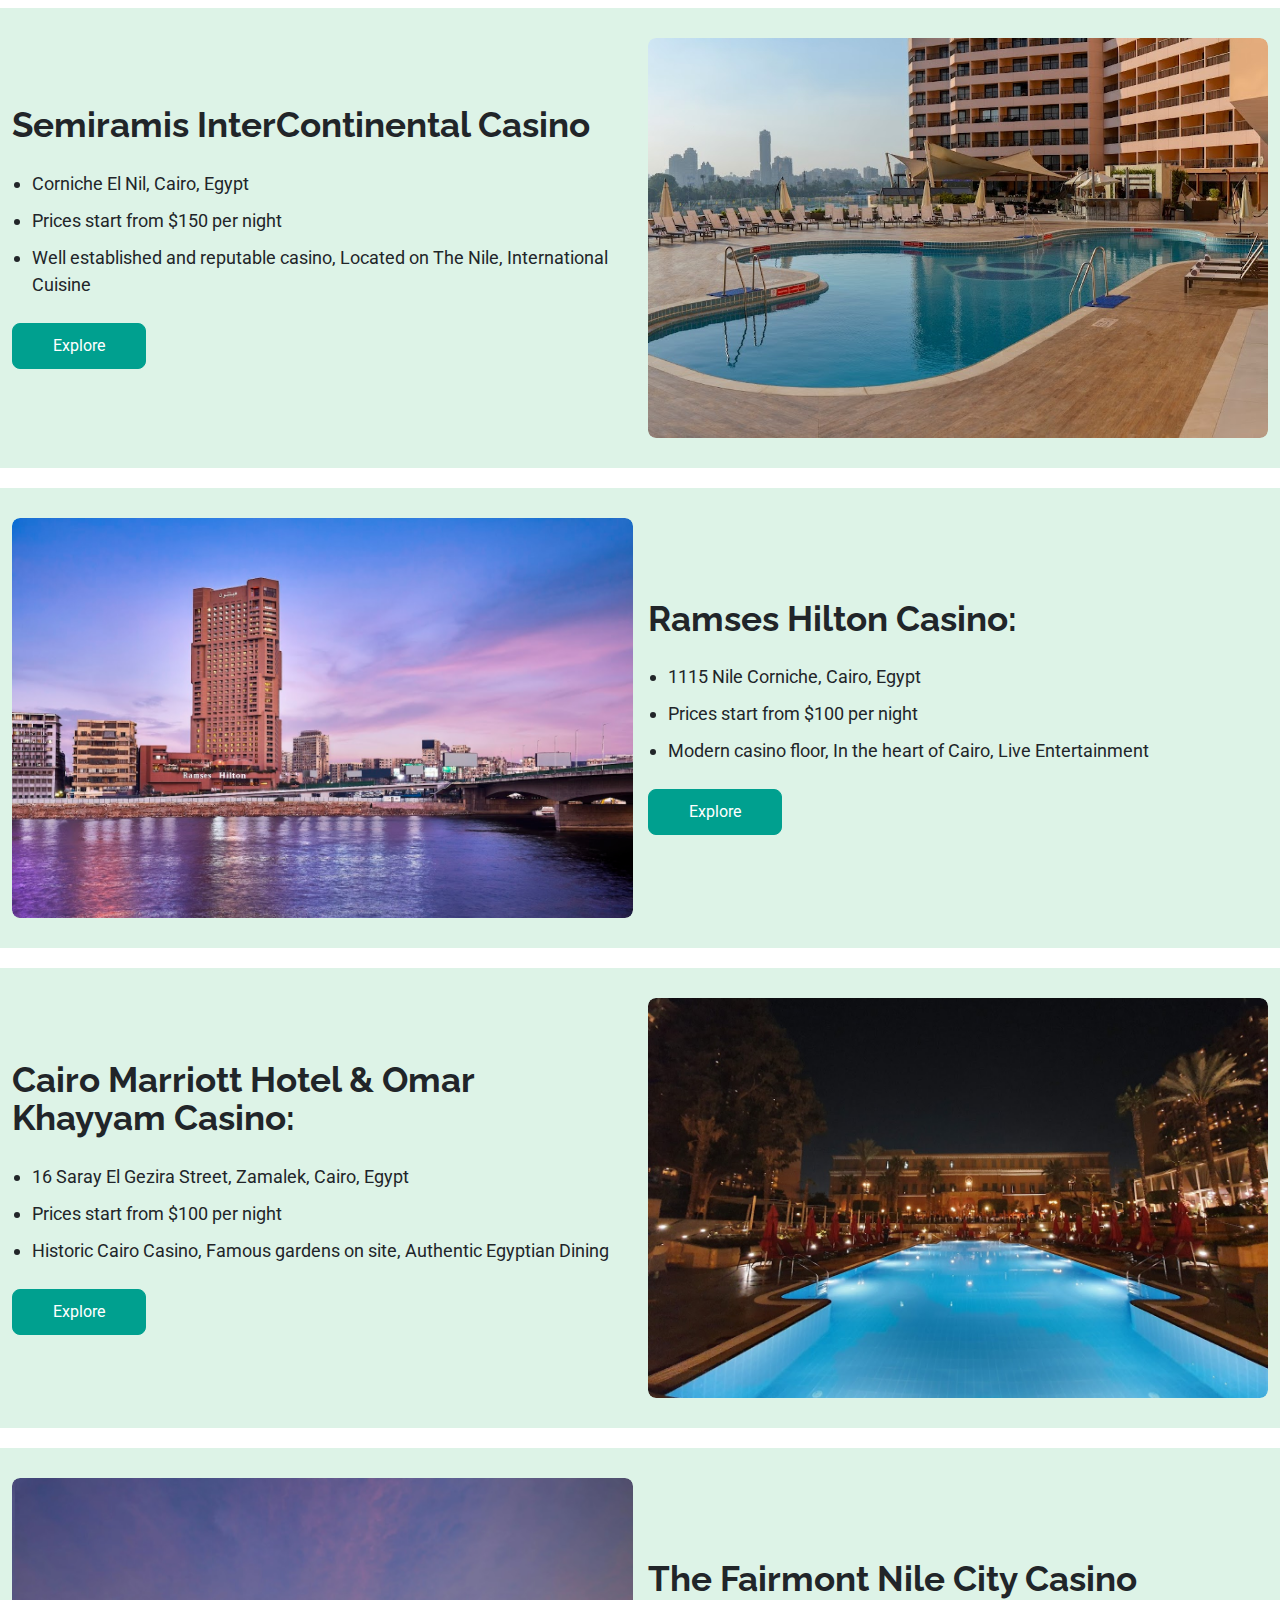
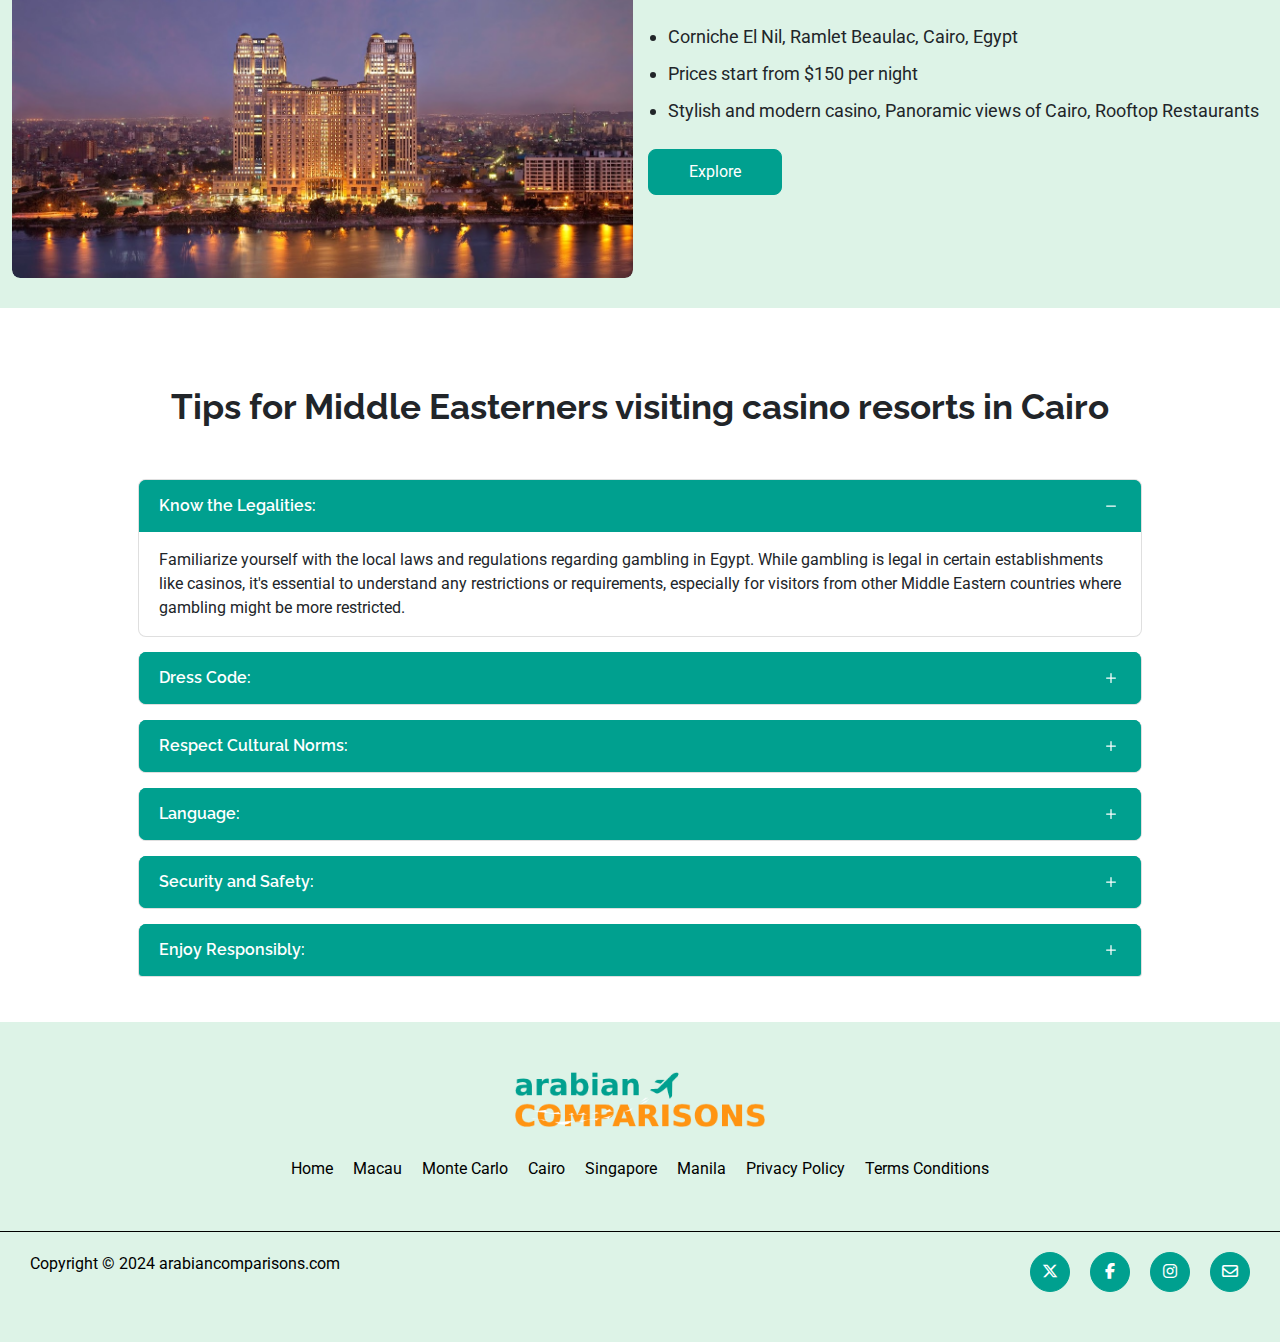
==== commit 7823013a: "done" ====
--- a/cairo.html
+++ b/cairo.html
@@ -16,47 +16,64 @@
 <body>
 
 
-<section class="site-header">
-    <div class="container">
-        <div class="nav">
-            
-            <div class="site-logo">
-                <a href="index.html">
-                    <img src="assets/images/logo.png" alt="">
-                </a>
-            </div>
-            <div class="nav-bar">
-                <ul>
-                    <li>
-                        <a href="index.html" >Home</a>
-                    </li>
-                    <li>
-                        <a href="macau.html" >Macau</a>
-                    </li>
-                    <li>
-                        <a href="monte-carlo.html" >Monte Carlo</a>
-                    </li>
-                    <li>
-                        <a href="cairo.html" class="active">Cairo</a>
-                    </li>
-                    <li>
-                        <a href="singapore.html">Singapore</a>
-                    </li>
-                    <li>
-                        <a href="manila.html">Manila</a>
-                    </li>
-                </ul>
-                <div class="colse">
-                    <i class="fa-solid fa-x"></i>
-                </div>
-            </div>
-            <div class="toggle">
-                <i class="fa-solid fa-bars"></i>
-            </div>
-           
-        </div>
-    </div>
-</section>
+    <section class="site-header">
+        <div class="container">
+            <div class="nav">
+                
+                <div class="site-logo">
+                    <a href="index.html">
+                        <img src="assets/images/logo.png" alt="">
+                    </a>
+                </div>
+                <div class="nav-bar">
+                    <ul>
+                        <li>
+                            <a href="index.html">Home</a>
+                        </li>
+                        <li>
+                            <a href="macau.html">Macau</a>
+                        </li>
+                        <li>
+                            <a href="monte-carlo.html">Monte Carlo</a>
+                        </li>
+                        <li>
+                            <a href="cairo.html" class="active">Cairo</a>
+                        </li>
+                        <li>
+                            <a href="singapore.html">Singapore</a>
+                        </li>
+                        <li>
+                            <a href="manila.html">Manila</a>
+                        </li>
+                    </ul>
+                    <div class="colse">
+                        <i class="fa-solid fa-x"></i>
+                    </div>
+                </div>
+    
+                <div class="social-links">
+                  <ul>
+                      <li>
+                          <a href="#"><i class="fa-brands fa-x-twitter"></i></a>
+                      </li>
+                      <li>
+                          <a href="#"><i class="fa-brands fa-facebook-f"></i></a>
+                      </li>
+                      <li>
+                          <a href="#"><i class="fa-brands fa-instagram"></i></a>
+                      </li>
+                      <li>
+                        <a href="mailto:info@arabiancomparisons.com"><i class="fa-regular fa-envelope"></i></a>
+                      </li>
+                  </ul>
+              </div>
+                <div class="toggle">
+                    <i class="fa-solid fa-bars"></i>
+                </div>
+               
+            </div>
+        </div>
+    </section>
 
 <section class="site-banner " style="background-image: url(./assets/images/Cairo-banner.jpg);">
     <div class="container">
@@ -373,39 +390,65 @@
 
 
 <div class="site-footer ptb-30">
-        <div class="footer-wrap">
-            
-            <div class="footer-links">
-                <ul>
-                    <li>
-                        <a href="privacy.html">Privacy Policy</a>
-                    </li>
-                    <li>
-                        <a href="condition.html">Terms Conditions</a>
-                    </li>
-                  
-                </ul>
-            </div>
-            <div class="social-links">
-                <ul>
-                    <li>
-                        <a href="#"><i class="fa-brands fa-x-twitter"></i></a>
-                    </li>
-                    <li>
-                        <a href="#"><i class="fa-brands fa-facebook-f"></i></a>
-                    </li>
-                    <li>
-                        <a href="#"><i class="fa-brands fa-instagram"></i></a>
-                    </li>
-                </ul>
-            </div>
-        </div>
-    <div class="copy-right">
-        <p>
-            Copyright © 2024 arabiancomparisons.com
-        </p>
-        
-    </div>
+    <div class="footer-wrap">
+        <div class="footer-logo">
+          <a href="index.html">
+            <img src="assets/images/logo.png" alt="">
+          </a>
+        </div>
+       
+        <div class="footer-links">
+            <ul>
+              <li>
+                <a href="index.html">Home</a>
+              </li>
+              <li>
+                <a href="macau.html">Macau</a>
+              </li>
+              <li>
+                <a href="monte-carlo.html">Monte Carlo</a>
+              </li>
+              <li>
+                <a href="cairo.html">Cairo</a>
+              </li>
+              <li>
+                <a href="singapore.html">Singapore</a>
+              </li>
+              <li>
+                <a href="manila.html">Manila</a>
+              </li>
+                <li>
+                    <a href="privacy.html">Privacy Policy</a>
+                </li>
+                <li>
+                    <a href="condition.html">Terms Conditions</a>
+                </li>
+              
+            </ul>
+        </div>
+       
+    </div>
+<div class="copy-right">
+    <p>
+      Copyright © 2024 arabiancomparisons.com
+    </p>
+    <div class="social-links">
+      <ul>
+          <li>
+              <a href="#"><i class="fa-brands fa-x-twitter"></i></a>
+          </li>
+          <li>
+              <a href="#"><i class="fa-brands fa-facebook-f"></i></a>
+          </li>
+          <li>
+              <a href="#"><i class="fa-brands fa-instagram"></i></a>
+          </li>
+          <li>
+            <a href="mailto:info@arabiancomparisons.com"><i class="fa-regular fa-envelope"></i></a>
+          </li>
+      </ul>
+  </div>
+</div>
 </div>
 
 
--- a/assets/css/style.css
+++ b/assets/css/style.css
@@ -1,430 +1,445 @@
-@import url('https://fonts.googleapis.com/css2?family=Raleway:ital,wght@0,100..900;1,100..900&family=Roboto:ital,wght@0,100;0,300;0,400;0,500;0,700;0,900;1,100;1,300;1,400;1,500;1,700;1,900&display=swap');
-:root{
---primary:#ff9412;
---secondary:#00a08f;
---bg:#FFF8F0;
---white:#fff;
---black:#000;
-}
-*{
-    margin: 0;
-    padding: 0;
-    box-sizing: border-box;
-}
-body{
-    margin: 0;
-    padding: 0;
-    font-family: "Roboto", sans-serif;
-}
-ul{
-    list-style:none;
-    padding-left:0;
-    margin-bottom:0
-}
-a{
-    text-decoration:none
-}
-img{
-    max-width: 100%;
-    width: 100%;
-}
-
-.container, .header-con, .drop-box{
-    max-width:1300px;
-    margin: 0 auto;
-}
-.ptb-70{
-    padding:70px 0
-}
-.ptb-50{
-    padding:50px 0
-}
-.ptb-30{
-    padding:30px 0
-}
-h1, h2, h3, h4, h5, h6{
-    font-family: "Raleway", sans-serif;
-    line-height: 1.1;
-}
-h1{
-    font-size: 60px;
-    color: var(--white);
-    font-weight: 800;
+@import url("https://fonts.googleapis.com/css2?family=Raleway:ital,wght@0,100..900;1,100..900&family=Roboto:ital,wght@0,100;0,300;0,400;0,500;0,700;0,900;1,100;1,300;1,400;1,500;1,700;1,900&display=swap");
+:root {
+  --primary: #00a08f;
+  --secondary: #00a08f;
+  --bg: #DDF3E7;
+  --white: #fff;
+  --black: #000;
+}
+* {
+  margin: 0;
+  padding: 0;
+  box-sizing: border-box;
+}
+body {
+  margin: 0;
+  padding: 0;
+  font-family: "Roboto", sans-serif;
+}
+ul {
+  list-style: none;
+  padding-left: 0;
+  margin-bottom: 0;
+}
+a {
+  text-decoration: none;
+}
+img {
+  max-width: 100%;
+  width: 100%;
+}
+
+.container,
+.header-con,
+.drop-box {
+  max-width: 1300px;
+  margin: 0 auto;
+}
+.ptb-70 {
+  padding: 70px 0;
+}
+.ptb-50 {
+  padding: 50px 0;
+}
+.ptb-30 {
+  padding: 30px 0;
+}
+h1,
+h2,
+h3,
+h4,
+h5,
+h6 {
+  font-family: "Raleway", sans-serif;
+  line-height: 1.1;
+}
+h1 {
+  font-size: 60px;
+  color: var(--white);
+  font-weight: 800;
 }
 h4 {
-    font-size: 30px;
-    font-weight: 700;
+  font-size: 30px;
+  font-weight: 700;
 }
 h3 {
-    font-size: 40px;
-    font-weight: 700;
-}
-p{
-    font-size: 18px;
-    color: var(--black);
-}
-.bg{
-    background-color: var(--bg);
+  font-size: 40px;
+  font-weight: 700;
+}
+p {
+  font-size: 18px;
+  color: var(--black);
+}
+.bg {
+  background-color: var(--bg);
 }
 /* header css start here */
 
-.site-header{
-    /* background-color: var(--primary); */
-    padding: 10px 0;
- 
-    width: 100%;
-    z-index: 99;
-    background-color: var(--white);
+.site-header {
+  /* background-color: var(--primary); */
+  padding: 10px 0;
+
+  width: 100%;
+  z-index: 99;
+  background-color: var(--white);
 }
 .site-logo img {
-    max-width: 250px;
-}
-.site-header .nav{
-    display: flex;
-    justify-content: space-between;
-    align-items: center;
-}
-.site-header .nav-bar ul{
-    display: flex;
-    justify-content: center;
-    align-items: center;
-    gap: 30px;
-}
-.site-header .nav-bar ul li a{
-    font-size: 18px;
-    text-transform: capitalize;
-    color: var(--black);
-    font-weight: 500;
-    transition: all 0.3s linear;
-}
-.site-header .nav-bar ul li a.active, .site-header .nav-bar ul li a:hover{
-    color: var(--primary);
-}
-.search-bar i{
-    font-size: 22px;
-    color: var(--white);
-}
-.toggle, .colse{
-    display: none;
-}
-
+  max-width: 250px;
+}
+.site-header .nav {
+  display: flex;
+  justify-content: space-between;
+  align-items: center;
+}
+.site-header .nav-bar ul {
+  display: flex;
+  justify-content: center;
+  align-items: center;
+  gap: 30px;
+}
+.site-header .nav-bar ul li a {
+  font-size: 18px;
+  text-transform: capitalize;
+  color: var(--black);
+  font-weight: 500;
+  transition: all 0.3s linear;
+}
+.site-header .nav-bar ul li a.active,
+.site-header .nav-bar ul li a:hover {
+  color: var(--primary);
+}
+.search-bar i {
+  font-size: 22px;
+  color: var(--white);
+}
+.toggle,
+.colse {
+  display: none;
+}
 
 /* banner section css start here */
 
-.site-banner{
-    background-image: url(../images/hero-banner.jpg);
-    background-position: center;
-    background-repeat: no-repeat;
-    background-size: cover;
-    height: 80vh;
-    position: relative;
-}
-.site-banner::before{
-content: '';
-position: absolute;
-top: 0;
-left: 0;
-height: 100%;
-width: 100%;
-background-color: #000;
-opacity: 0.5;
-}
-.site-banner .container{
-    height: 100%;
-}
-.banner-wrap{
-    display: flex;
-    align-items: center;
-    height: 100%;
-    width: 100%;
-    position: relative;
-}
-.banner-wrap h1{
-    text-transform: uppercase;
-}
-
-.wel-come-txt p{
-    text-align: center;
+.site-banner {
+  background-image: url(../images/hero-banner.jpg);
+  background-position: center;
+  background-repeat: no-repeat;
+  background-size: cover;
+  height: 80vh;
+  position: relative;
+}
+.site-banner::before {
+  content: "";
+  position: absolute;
+  top: 0;
+  left: 0;
+  height: 100%;
+  width: 100%;
+  background-color: #000;
+  opacity: 0.5;
+}
+.site-banner .container {
+  height: 100%;
+}
+.banner-wrap {
+  display: flex;
+  align-items: center;
+  height: 100%;
+  width: 100%;
+  position: relative;
+}
+.banner-wrap h1 {
+  text-transform: uppercase;
+}
+
+.wel-come-txt p {
+  text-align: center;
 }
 
 /* adv section css start here */
 
-
-.adv-wrap .row{
-    align-items: center;
-    position: relative;
-}
-.adv-img{
-    height: 450px;
-
-}
-.adv-img img{
-    height: 100%;
-    width: 100%;
-    /* object-fit: cover; */
-}
-.adv-txt{
-    background-color: var(--bg);
-    padding: 70px 30px;
-    width: 50%;
-    height: 80%;
-    position: absolute;
-    top: 50%;
-    left: 0;
-    transform: translateY(-50%);
-}
-.slider-box{
-    background-image: url(../images/hero-banner.jpg);
-    background-position: center;
-    background-repeat: no-repeat;
-    background-size: cover;
-    height: 450px;
-    position: relative;
-}
-.slider-box::before{
-    content: '';
-    position: absolute;
-    top: 0;
-    left: 0;
-    height: 100%;
-    width: 100%;
-    background-color: var(--black);
-    opacity: 0.5;
-}
-.slide-txt{
-    display: flex;
-    justify-content: center;
-    align-items: center;
-    height: 100%;
-    width: 100%;
-    color: var(--white);
-    position: relative;
+.adv-wrap .row {
+  align-items: center;
+  position: relative;
+}
+.adv-img {
+  height: 450px;
+}
+.adv-img img {
+  height: 100%;
+  width: 100%;
+  /* object-fit: cover; */
+}
+.adv-txt {
+  background-color: var(--bg);
+  padding: 70px 30px;
+  width: 50%;
+  height: 80%;
+  position: absolute;
+  top: 50%;
+  left: 0;
+  transform: translateY(-50%);
+}
+.slider-box {
+  background-image: url(../images/hero-banner.jpg);
+  background-position: center;
+  background-repeat: no-repeat;
+  background-size: cover;
+  height: 450px;
+  position: relative;
+}
+.slider-box::before {
+  content: "";
+  position: absolute;
+  top: 0;
+  left: 0;
+  height: 100%;
+  width: 100%;
+  background-color: var(--black);
+  opacity: 0.5;
+}
+.slide-txt {
+  display: flex;
+  justify-content: center;
+  align-items: center;
+  height: 100%;
+  width: 100%;
+  color: var(--white);
+  position: relative;
 }
 .slick-initialized .slick-slide {
-    margin: 0px 7px;
-}
-.slick-prev:before, .slick-next:before {
-    font-size: 40px;
-    color: #ff9412;
+  margin: 0px 7px;
+}
+.slick-prev:before,
+.slick-next:before {
+  font-size: 40px;
+  color: #00a08f;
 }
 .slick-prev {
-    left: -45px;
+  left: -45px;
 }
 
 /* faq section css start here */
 .accordion-button::after {
-    background-image: url("data:image/svg+xml,%3Csvg xmlns='http://www.w3.org/2000/svg' width='16' height='16' fill='currentColor' class='bi bi-plus' viewBox='0 0 16 16'%3E%3Cpath d='M8 4a.5.5 0 0 1 .5.5v3h3a.5.5 0 0 1 0 1h-3v3a.5.5 0 0 1-1 0v-3h-3a.5.5 0 0 1 0-1h3v-3A.5.5 0 0 1 8 4z'/%3E%3C/svg%3E");
-    transition: all 0.5s;
-  }
-  .accordion-button:not(.collapsed)::after {
-    background-image: url("data:image/svg+xml,%3Csvg xmlns='http://www.w3.org/2000/svg' width='16' height='16' fill='' class='bi bi-dash' viewBox='0 0 16 16'%3E%3Cpath d='M4 8a.5.5 0 0 1 .5-.5h7a.5.5 0 0 1 0 1h-7A.5.5 0 0 1 4 8z'/%3E%3C/svg%3E");
-  }
-  .accordion-button::after {
-    transition: all 0.5s;
-  }
-
-  
-
-
-
-
-
-
-  .accordion-header{
-    background-color: var(--primary);
+  background-image: url("data:image/svg+xml,%3Csvg xmlns='http://www.w3.org/2000/svg' width='16' height='16' fill='currentColor' class='bi bi-plus' viewBox='0 0 16 16'%3E%3Cpath d='M8 4a.5.5 0 0 1 .5.5v3h3a.5.5 0 0 1 0 1h-3v3a.5.5 0 0 1-1 0v-3h-3a.5.5 0 0 1 0-1h3v-3A.5.5 0 0 1 8 4z'/%3E%3C/svg%3E");
+  transition: all 0.5s;
+}
+.accordion-button:not(.collapsed)::after {
+  background-image: url("data:image/svg+xml,%3Csvg xmlns='http://www.w3.org/2000/svg' width='16' height='16' fill='' class='bi bi-dash' viewBox='0 0 16 16'%3E%3Cpath d='M4 8a.5.5 0 0 1 .5-.5h7a.5.5 0 0 1 0 1h-7A.5.5 0 0 1 4 8z'/%3E%3C/svg%3E");
+}
+.accordion-button::after {
+  transition: all 0.5s;
+}
+
+.accordion-header {
+  background-color: var(--primary);
 }
 
 .accordion-button {
-background-color: var(--primary);
-color: #fff;
-font-size: 18px;
-font-weight: 600;
-}
-.accordion-item{
-    margin: 20px 0;
-    border-radius: 8px;
-    overflow: hidden;
+  background-color: var(--primary);
+  color: #fff;
+  font-size: 18px;
+  font-weight: 600;
+}
+.accordion-item {
+  margin: 15px 0;
+  border-radius: 8px;
+  overflow: hidden;
 }
 .accordion-button:not(.collapsed) {
-    color: #fff;
-    background-color: var(--primary);
-    box-shadow:none;
-}
-.accordion-button::after, .accordion-button:not(.collapsed)::after {
-    filter: brightness(0) invert(1);
+  color: #fff;
+  background-color: var(--primary);
+  box-shadow: none;
+}
+.accordion-button::after,
+.accordion-button:not(.collapsed)::after {
+  filter: brightness(0) invert(1);
 }
 .accordion-item:first-of-type {
-    border-top-left-radius: 8px;
-    border-top-right-radius: 8px;
+  border-top-left-radius: 8px;
+  border-top-right-radius: 8px;
 }
 .accordion-item:last-of-type .accordion-button.collapsed {
-    border-bottom-right-radius: 8px;
-    border-bottom-left-radius: 8px;
+  border-bottom-right-radius: 8px;
+  border-bottom-left-radius: 8px;
 }
 .accordion-button:focus {
-    z-index: 3;
-    border-color:var(--primary);
-    outline: 0;
-    box-shadow: none;
-}
-
+  z-index: 3;
+  border-color: var(--primary);
+  outline: 0;
+  box-shadow: none;
+}
 
 /* sub pages css start here */
 .macau-wrap {
-    display: flex;
-    height: 400px;
-    overflow: hidden;
-    gap: 15px;
-}
-.macau-left, .macau-right{
-    width: 50%;
-}
-.macau-left{
-    height: 100%;
-}
-.macau-left img{
-    height: 100%;
-    width: 100%;
-    object-fit: cover;
-    border-radius: 8px;
-}
-.macau-right ul{
-    padding-left: 20px;
-    list-style: disc;
-    margin: 20px 0;
-}
-
-.macau-right ul li{
-    font-size: 18px;
-    padding: 5px 0;
-}
-.explore-btn a{
-    padding: 10px 40px;
-    background-color: var(--primary);
-    color: var(--white);
-    border: 1px solid #ff9412;
-    border-radius: 8px;
-    display: inline-block;
-    transition: all 0.3s linear;
-}
-.explore-btn a:hover{
-    background-color: transparent;
-    color: var(--primary);
-}
-.macau-box{
-    margin:20px 0;
+  display: flex;
+  height: 400px;
+  overflow: hidden;
+  gap: 15px;
+  align-items: center;
+}
+.macau-left,
+.macau-right {
+  width: 50%;
+}
+.macau-left {
+  height: 100%;
+  overflow: hidden;
+  border-radius: 8px;
+}
+.macau-left:hover img {
+  transform: scale(1.5);
+}
+.macau-left img {
+  height: 100%;
+  width: 100%;
+  object-fit: cover;
+  border-radius: 8px;
+  transition: all 0.3s linear;
+}
+.macau-right ul {
+  padding-left: 20px;
+  list-style: disc;
+  margin: 20px 0;
+}
+
+.macau-right ul li {
+  font-size: 18px;
+  padding: 5px 0;
+}
+.explore-btn a {
+  padding: 10px 40px;
+  background-color: var(--primary);
+  color: var(--white);
+  border: 1px solid #00a08f;
+  border-radius: 8px;
+  display: inline-block;
+  transition: all 0.3s linear;
+}
+.explore-btn a:hover {
+  background-color: transparent;
+  color: var(--primary);
+}
+.macau-box {
+  margin: 20px 0;
 }
 /* footer section css start here */
-.site-footer{
-    background-color: var(--bg);
-
-}
-.footer-logo{
-    max-width: 250px;
-    margin: 0 auto;
-}
-    .footer-wrap {
-        width: 100%;
-        margin: 0 auto;
-        display: flex;
-        align-items: center;
-        justify-content: space-between;
-        padding: 20px 30px;
-    }
+.site-footer {
+  background-color: var(--bg);
+}
+.footer-logo {
+  max-width: 250px;
+  margin: 0 auto;
+}
+.footer-wrap {
+  width: 100%;
+  margin: 0 auto;
+  display: flex;
+  flex-direction: column;
+  align-items: center;
+  justify-content: center;
+  padding: 20px 30px;
+}
 .footer-links ul {
-display: flex;
-justify-content: center;
-align-items: center;
-flex-wrap: wrap;
-gap: 20px;
-}
-.footer-links ul li a{
-    font-size: 18px;
-    color: var(--black);
-}
-.copy-right p{
-    color: var(--black);
-}
-.social-links ul{
-display: flex;
-justify-content: end;
-align-items: center;
-gap: 20px;
-}
-.copy-right{
-    display: flex;
-    justify-content: space-between;
-    align-items: center;
-    padding: 20px 30px;
-    border-top: 1px solid #000;
-}
-.social-links ul li{
-    height: 40px;
-    width: 40px;
-    border-radius: 50px;
-    background-color: var(--primary);
-    border:1px solid #ff9412;
-    display: flex;
-    justify-content: center;
-    align-items: center;
-    transition: all 0.3s linear;
+  display: flex;
+  justify-content: center;
+  align-items: center;
+  flex-wrap: wrap;
+  gap: 20px;
+  margin: 30px 0;
+}
+.footer-links ul li a {
+  font-size: 18px;
+  color: var(--black);
+}
+.copy-right p {
+  color: var(--black);
+}
+.social-links ul {
+  display: flex;
+  justify-content: end;
+  align-items: center;
+  gap: 20px;
+}
+
+.copy-right {
+  display: flex;
+  justify-content: space-between;
+  align-items: center;
+  padding: 20px 30px;
+  border-top: 1px solid #000;
+}
+.social-links ul li {
+  height: 40px;
+  width: 40px;
+  border-radius: 50px;
+  background-color: var(--primary);
+  border: 1px solid #00a08f;
+  display: flex;
+  justify-content: center;
+  align-items: center;
+  transition: all 0.3s linear;
 }
 .social-links ul li a {
-    font-size: 16px;
-    color: var(--white);
-}
-.social-links ul li:hover{
-    background-color: transparent;
-    /* border-color: #ff9412; */
-}
-.social-links ul li a:hover{
-    color: var(--primary);
-}
-.privacy-wrap p{
-    margin-bottom: 10px;
-}
-.privacy-wrap{
-    margin-bottom: 30px;
-}
-.privacy-wrap ul{
-padding-left: 20px;
-list-style: disc;
-}
-.privacy-wrap ul li{
-    font-size: 18px;
-}
-.contact-form .row{
-    justify-content: center;
-}
-.form-group input, .form-group textarea {
-    width: 100%;
-    height: 45px;
-    border: none;
-    margin: 10px 0;
-    background-color: var(--bg);
-    padding: 10px;
-}
-.form-group textarea{
-    height: 250px;
-}
-.form-wrap button{
-    padding: 10px 40px;
-    font-size: 16px;
-    background-color: #ff9412;
-    color: #fff;
-    border: 1px solid #ff9412;
-    margin: 10px 0;
-    transition: all 0.3s linear;
-}
-.form-wrap button:hover{
-    background-color: transparent;
-    color: #ff9412;
-}
-.contact-img img{
-    height: 100%;
-    width: 100%;
-    object-fit: cover;
-}
-.contact-img{
-    height: 480px;
-}
+  font-size: 16px;
+  color: var(--white);
+}
+.social-links ul li:hover {
+  background-color: transparent;
+  /* border-color: #ff9412; */
+}
+.social-links ul li:hover a{
+  color: var(--primary);
+}
+.privacy-wrap p {
+  margin-bottom: 10px;
+}
+.privacy-wrap {
+  margin-bottom: 30px;
+}
+.privacy-wrap ul {
+  padding-left: 20px;
+  list-style: disc;
+}
+.privacy-wrap ul li {
+  font-size: 18px;
+}
+.contact-form .row {
+  justify-content: center;
+}
+.form-group input,
+.form-group textarea {
+  width: 100%;
+  height: 45px;
+  border: none;
+  margin: 10px 0;
+  background-color: var(--bg);
+  padding: 10px;
+}
+.form-group textarea {
+  height: 250px;
+}
+.form-wrap button {
+  padding: 10px 40px;
+  font-size: 16px;
+  background-color: var(--primary);
+  color: #fff;
+  border: 1px solid #00a08f;
+  margin: 10px 0;
+  transition: all 0.3s linear;
+}
+.form-wrap button:hover {
+  background-color: transparent;
+  color: #00a08f;
+}
+.contact-img img {
+  height: 100%;
+  width: 100%;
+  object-fit: cover;
+}
+.contact-img {
+  height: 480px;
+}
+div#accordionExample {
+  width: 80%;
+  margin: 0 auto;
+}
--- a/assets/css/media.css
+++ b/assets/css/media.css
@@ -111,8 +111,21 @@
     padding: 10px 35px;
     font-size: 14px;
 }
+.site-header .social-links ul li {
+    height: 30px;
+    width: 30px;
+}
 }
 @media(max-width:767px){
+    .site-header .social-links {
+       display:none;
+    }
+    .footer-logo {
+        max-width: 200px;
+    }
+    div#accordionExample {
+        width: 95%;
+    }
     .contact-img {
         height: 350px;
         margin-bottom: 20px;
@@ -174,6 +187,10 @@
     }
     .copy-right {
         justify-content: center;
+        flex-direction: column-reverse;
+    }
+    .copy-right .social-links {
+        margin: 15px 0;
     }
     .sec-wrap{
         flex-direction: column-reverse;
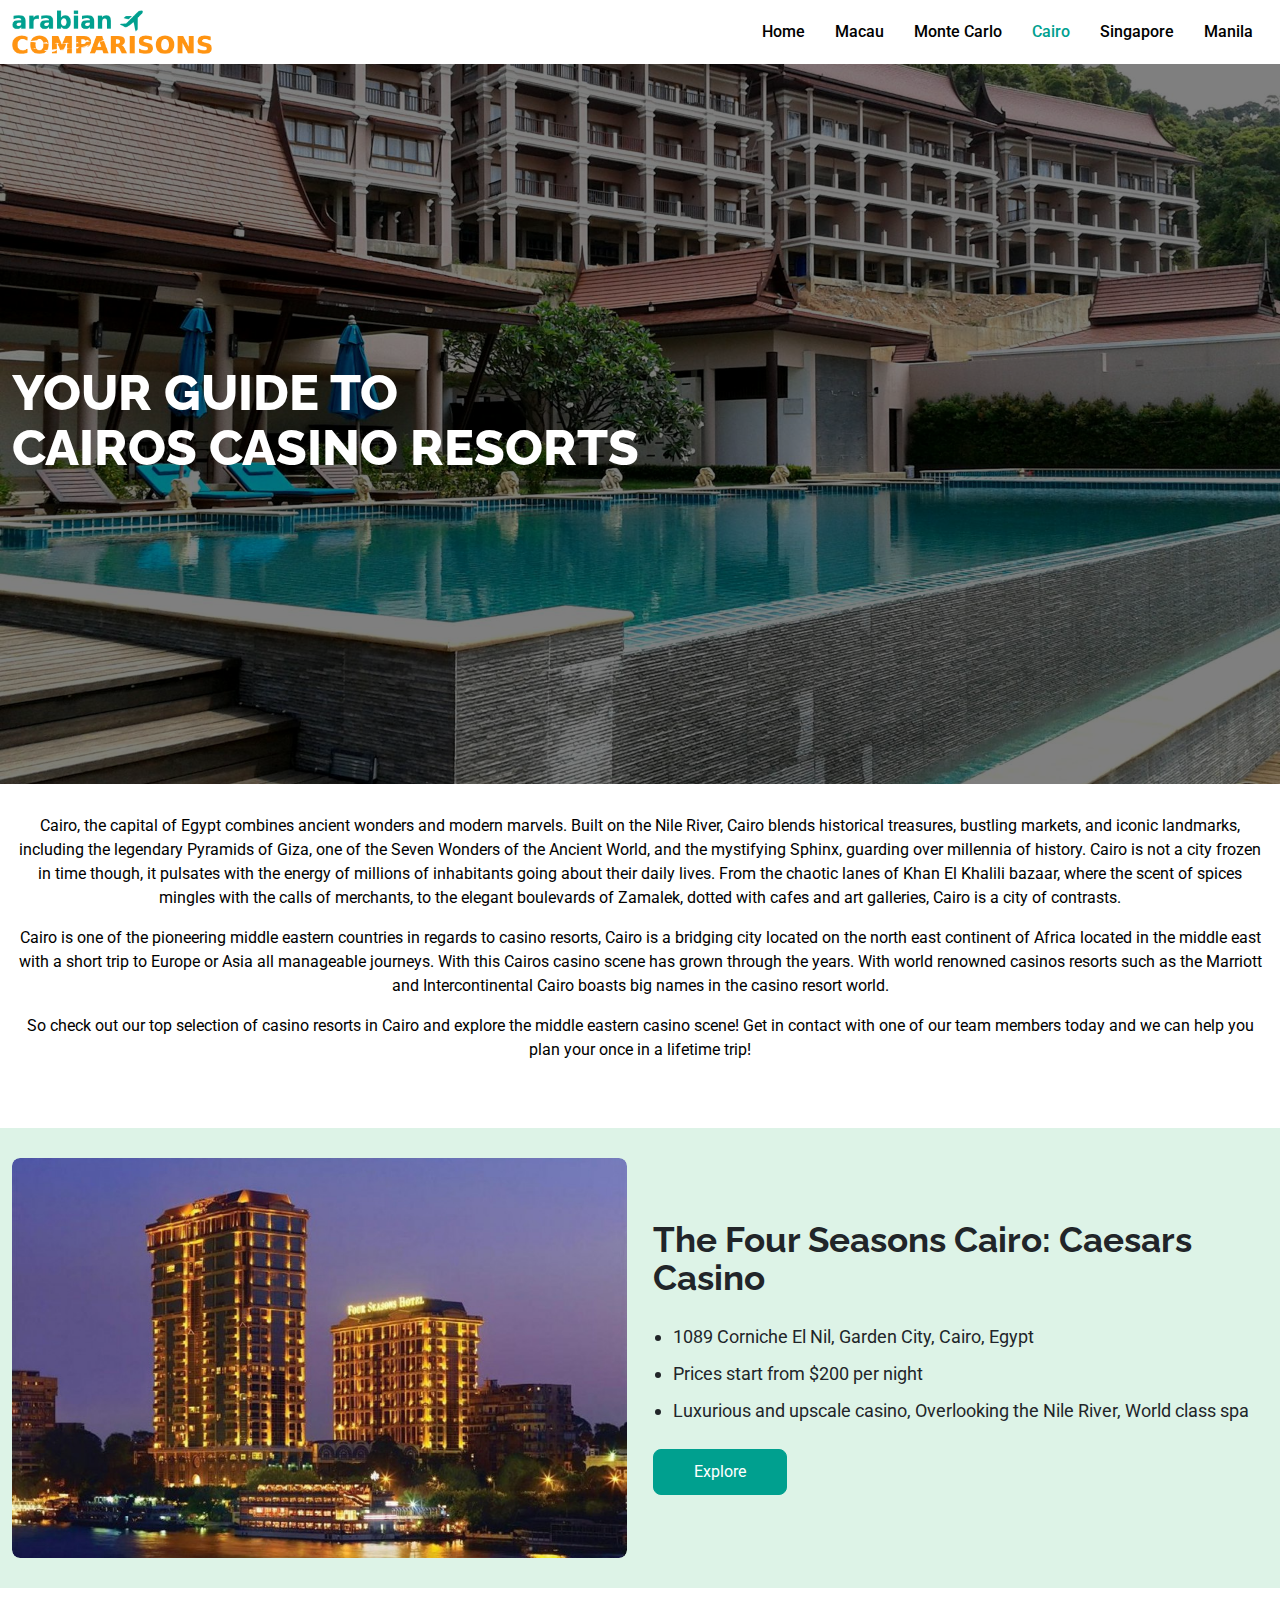
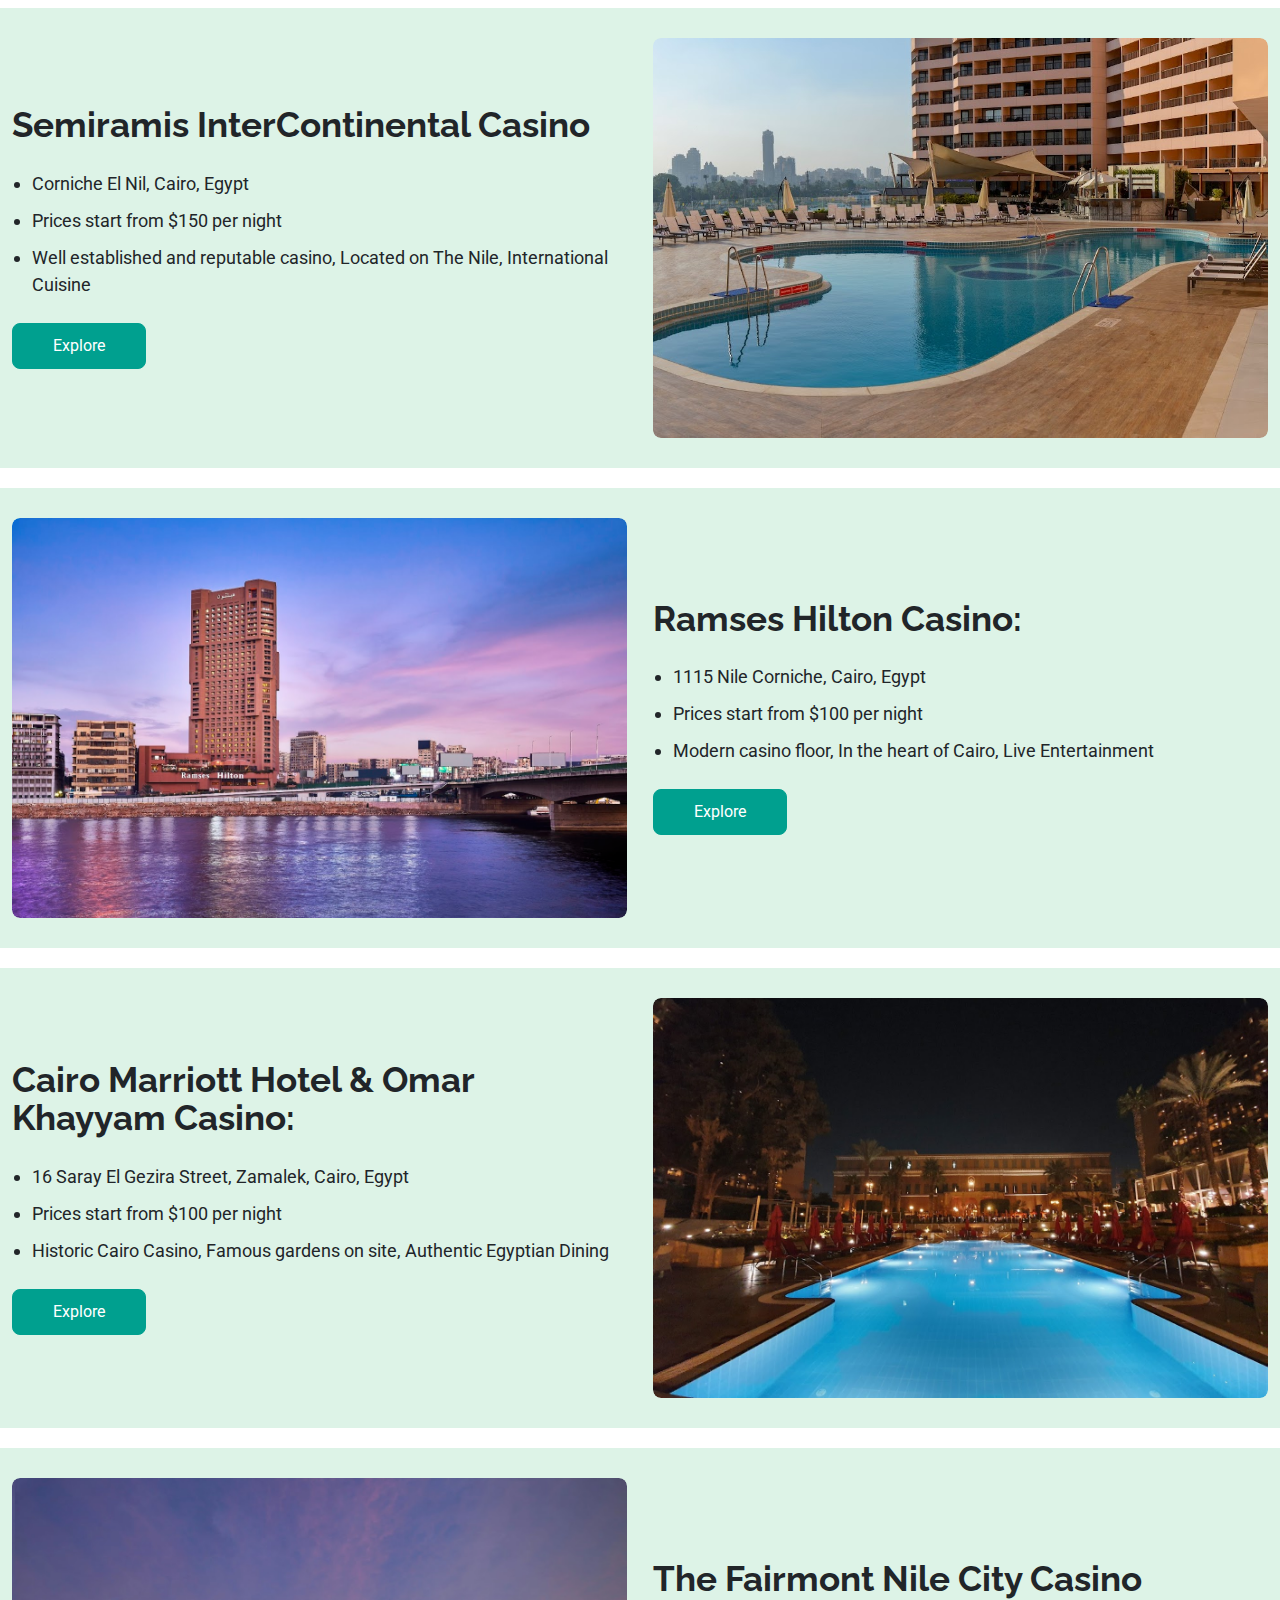
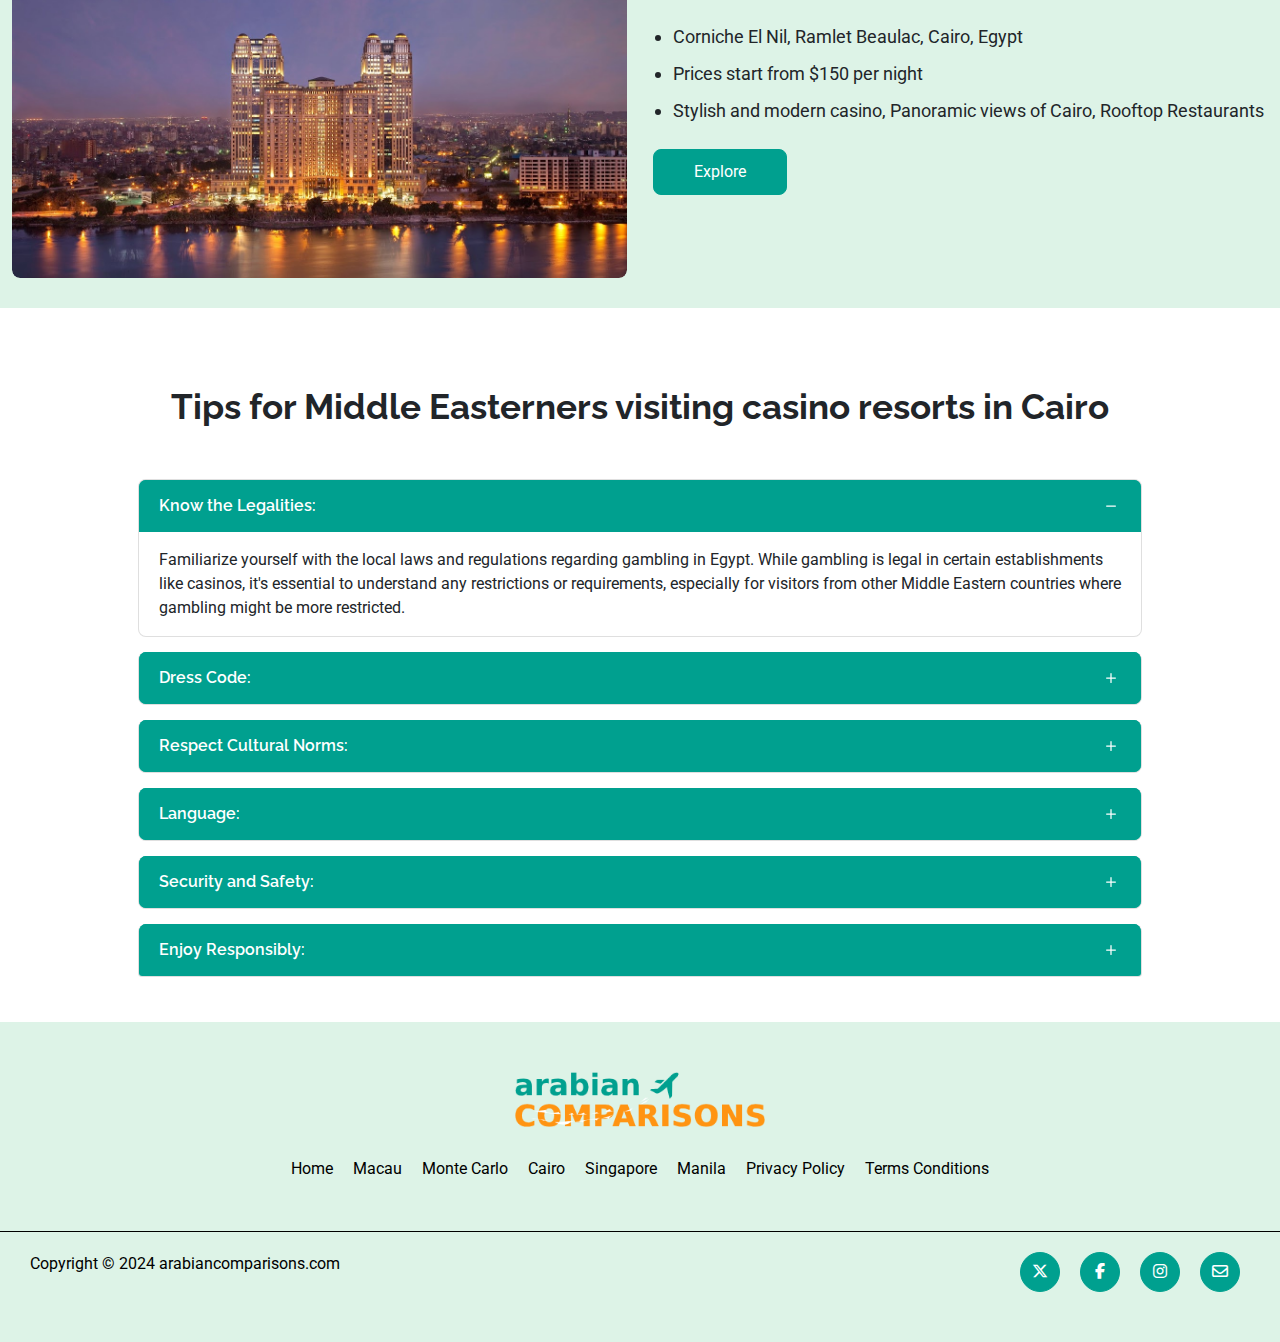
==== commit 9dcafe77: "update" ====
--- a/cairo.html
+++ b/cairo.html
@@ -1,5 +1,6 @@
 <!DOCTYPE html>
 <html lang="en">
+
 <head>
     <meta charset="UTF-8">
     <meta name="viewport" content="width=device-width, initial-scale=1.0">
@@ -11,15 +12,16 @@
     <link rel="stylesheet" href="assets/css/style.css">
     <link rel="stylesheet" href="assets/css/media.css">
     <title>Cairo</title>
-   
+
 </head>
+
 <body>
 
 
     <section class="site-header">
         <div class="container">
             <div class="nav">
-                
+
                 <div class="site-logo">
                     <a href="index.html">
                         <img src="assets/images/logo.png" alt="">
@@ -50,419 +52,415 @@
                         <i class="fa-solid fa-x"></i>
                     </div>
                 </div>
-    
-                <div class="social-links">
-                  <ul>
-                      <li>
-                          <a href="#"><i class="fa-brands fa-x-twitter"></i></a>
-                      </li>
-                      <li>
-                          <a href="#"><i class="fa-brands fa-facebook-f"></i></a>
-                      </li>
-                      <li>
-                          <a href="#"><i class="fa-brands fa-instagram"></i></a>
-                      </li>
-                      <li>
-                        <a href="mailto:info@arabiancomparisons.com"><i class="fa-regular fa-envelope"></i></a>
-                      </li>
-                  </ul>
-              </div>
                 <div class="toggle">
                     <i class="fa-solid fa-bars"></i>
                 </div>
-               
+
             </div>
         </div>
     </section>
 
-<section class="site-banner " style="background-image: url(./assets/images/Cairo-banner.jpg);">
-    <div class="container">
-        <div class="banner-wrap">
-            <div class="banner-txt">
-                <h1>
-                    Your guide to<br>Cairos Casino Resorts
-                </h1>
-                
-            </div>
+    <section class="site-banner " style="background-image: url(./assets/images/Cairo-banner.jpg);">
+        <div class="container">
+            <div class="banner-wrap">
+                <div class="banner-txt">
+                    <h1>
+                        Your guide to<br>Cairos Casino Resorts
+                    </h1>
+
+                </div>
+            </div>
+        </div>
+    </section>
+
+    <div class="wel-come-txt ptb-30">
+        <div class="container">
+            <p>
+                Cairo, the capital of Egypt combines ancient wonders and modern marvels. Built on the Nile
+                River, Cairo blends historical treasures, bustling markets, and iconic landmarks, including
+                the legendary Pyramids of Giza, one of the Seven Wonders of the Ancient World, and the
+                mystifying Sphinx, guarding over millennia of history. Cairo is not a city frozen in time
+                though, it pulsates with the energy of millions of inhabitants going about their daily lives.
+                From the chaotic lanes of Khan El Khalili bazaar, where the scent of spices mingles with the
+                calls of merchants, to the elegant boulevards of Zamalek, dotted with cafes and art galleries,
+                Cairo is a city of contrasts.
+            </p>
+            <p>
+                Cairo is one of the pioneering middle eastern countries in regards to casino resorts, Cairo is
+                a bridging city located on the north east continent of Africa located in the middle east with a
+                short trip to Europe or Asia all manageable journeys. With this Cairos casino scene has
+                grown through the years. With world renowned casinos resorts such as the Marriott and
+                Intercontinental Cairo boasts big names in the casino resort world.
+            </p>
+            <p>
+                So check out our top selection of casino resorts in Cairo and explore the middle eastern
+                casino scene! Get in contact with one of our team members today and we can help you plan
+                your once in a lifetime trip!
+            </p>
         </div>
     </div>
-</section>
-
-<div class="wel-come-txt ptb-30">
-    <div class="container">
-        <p>
-            Cairo, the capital of Egypt combines ancient wonders and modern marvels. Built on the Nile
-            River, Cairo blends historical treasures, bustling markets, and iconic landmarks, including
-            the legendary Pyramids of Giza, one of the Seven Wonders of the Ancient World, and the
-            mystifying Sphinx, guarding over millennia of history. Cairo is not a city frozen in time
-            though, it pulsates with the energy of millions of inhabitants going about their daily lives.
-            From the chaotic lanes of Khan El Khalili bazaar, where the scent of spices mingles with the
-            calls of merchants, to the elegant boulevards of Zamalek, dotted with cafes and art galleries,
-            Cairo is a city of contrasts.
-        </p>
-        <p>
-            Cairo is one of the pioneering middle eastern countries in regards to casino resorts, Cairo is
-            a bridging city located on the north east continent of Africa located in the middle east with a
-            short trip to Europe or Asia all manageable journeys. With this Cairos casino scene has
-            grown through the years. With world renowned casinos resorts such as the Marriott and
-            Intercontinental Cairo boasts big names in the casino resort world.
-        </p>
-        <p>
-            So check out our top selection of casino resorts in Cairo and explore the middle eastern
-            casino scene! Get in contact with one of our team members today and we can help you plan
-            your once in a lifetime trip!
-        </p>
+
+    <div class="macau-main">
+        <div class="macau-box bg ptb-30">
+            <div class="container">
+                <div class="macau-wrap">
+                    <div class="macau-left">
+                        <img src="assets/images/The-Four-Seasons-Cairo-Caesars-Casino.jpg" alt="">
+                    </div>
+                    <div class="macau-right">
+                        <h3>
+                            The Four Seasons Cairo: Caesars Casino
+                        </h3>
+                        <ul>
+                            <li>
+                                1089 Corniche El Nil, Garden City, Cairo, Egypt
+                            </li>
+                            <li>
+                                Prices start from $200 per night
+                            </li>
+                            <li>
+                                Luxurious and upscale casino, Overlooking the Nile River, World class spa
+                            </li>
+                        </ul>
+                        <div class="explore-btn">
+                            <a href="https://www.worldcasinodirectory.com/casino/caesars-cairo-casino"
+                                target="_blank">Explore </a>
+                        </div>
+                    </div>
+
+                </div>
+            </div>
+        </div>
+
+        <div class="macau-box bg ptb-30">
+            <div class="container">
+                <div class="macau-wrap sec-wrap">
+
+                    <div class="macau-right">
+                        <h3>
+                            Semiramis InterContinental Casino
+                        </h3>
+                        <ul>
+                            <li>
+                                Corniche El Nil, Cairo, Egypt
+                            </li>
+                            <li>
+                                Prices start from $150 per night
+                            </li>
+                            <li>
+                                Well established and reputable casino, Located on The Nile, International Cuisine
+                            </li>
+                        </ul>
+                        <div class="explore-btn">
+                            <a href="https://www.casinosaustriainternational.com/operations/casino-semiramis"
+                                target="_blank">Explore </a>
+                        </div>
+                    </div>
+
+                    <div class="macau-left">
+                        <img src="assets/images/Semiramis-InterContinental-Casino.jpg" alt="">
+                    </div>
+
+                </div>
+            </div>
+        </div>
+
+        <div class="macau-box bg ptb-30">
+            <div class="container">
+                <div class="macau-wrap">
+                    <div class="macau-left">
+                        <img src="assets/images/Ramses-Hilton-Casino.jpg" alt="">
+                    </div>
+                    <div class="macau-right">
+                        <h3>
+                            Ramses Hilton Casino:
+                        </h3>
+                        <ul>
+                            <li>
+                                1115 Nile Corniche, Cairo, Egypt
+                            </li>
+                            <li>
+                                Prices start from $100 per night
+                            </li>
+                            <li>
+                                Modern casino floor, In the heart of Cairo, Live Entertainment
+                            </li>
+                        </ul>
+                        <div class="explore-btn">
+                            <a href="https://www.ramsescasinocairo.com/" target="_blank">Explore </a>
+                        </div>
+                    </div>
+
+                </div>
+            </div>
+        </div>
+
+        <div class="macau-box bg ptb-30">
+            <div class="container">
+                <div class="macau-wrap sec-wrap">
+
+                    <div class="macau-right">
+                        <h3>
+                            Cairo Marriott Hotel & Omar Khayyam Casino:
+                        </h3>
+                        <ul>
+                            <li>
+                                16 Saray El Gezira Street, Zamalek, Cairo, Egypt
+                            </li>
+                            <li>
+                                Prices start from $100 per night
+                            </li>
+                            <li>
+                                Historic Cairo Casino, Famous gardens on site, Authentic Egyptian Dining
+                            </li>
+                        </ul>
+                        <div class="explore-btn">
+                            <a href="https://www.marriott.com/en-us/hotels/caieg-cairo-marriott-hotel-and-omar-khayyam-casino/overview/"
+                                target="_blank">Explore </a>
+                        </div>
+                    </div>
+
+                    <div class="macau-left">
+                        <img src="assets/images/Cairo-Marriott-&-Omar-Khayyam-Casino.jpg" alt="">
+                    </div>
+
+                </div>
+            </div>
+        </div>
+
+        <div class="macau-box bg ptb-30">
+            <div class="container">
+                <div class="macau-wrap">
+                    <div class="macau-left">
+                        <img src="assets/images/The-Fairmont-Nile-City-Casino.jpg" alt="">
+                    </div>
+                    <div class="macau-right">
+                        <h3>
+                            The Fairmont Nile City Casino
+                        </h3>
+                        <ul>
+                            <li>
+                                Corniche El Nil, Ramlet Beaulac, Cairo, Egypt
+                            </li>
+                            <li>
+                                Prices start from $150 per night
+                            </li>
+                            <li>
+                                Stylish and modern casino, Panoramic views of Cairo, Rooftop Restaurants
+                            </li>
+                        </ul>
+                        <div class="explore-btn">
+                            <a href="https://www.fairmont.com/nile-city-cairo/" target="_blank">Explore </a>
+                        </div>
+                    </div>
+
+                </div>
+            </div>
+        </div>
+
+
     </div>
-</div>
-
-<div class="macau-main">
-    <div class="macau-box bg ptb-30">
+
+
+
+
+
+
+
+
+    <div class="faq-sec ptb-30">
+        <div class="site-heading text-center ptb-30">
+            <h3>
+                Tips for Middle Easterners visiting casino resorts in Cairo
+            </h3>
+        </div>
         <div class="container">
-            <div class="macau-wrap">
-                <div class="macau-left">
-                    <img src="assets/images/The-Four-Seasons-Cairo-Caesars-Casino.jpg" alt="">
-                </div>
-                <div class="macau-right">
-                    <h3>
-                        The Four Seasons Cairo: Caesars Casino
-                    </h3>
-                    <ul>
-                        <li>
-                            1089 Corniche El Nil, Garden City, Cairo, Egypt
-                        </li>
-                        <li>
-                            Prices start from $200 per night
-                        </li>
-                        <li>
-                            Luxurious and upscale casino, Overlooking the Nile River, World class spa
-                        </li>
-                    </ul>
-                    <div class="explore-btn">
-                        <a href="https://www.worldcasinodirectory.com/casino/caesars-cairo-casino" target="_blank">Explore </a>
-                    </div>
-                </div>
-                
-            </div>
-        </div>
+            <div class="accordion" id="accordionExample">
+                <div class="accordion-item">
+                    <h2 class="accordion-header">
+                        <button class="accordion-button" type="button" data-bs-toggle="collapse"
+                            data-bs-target="#collapseOne" aria-expanded="true" aria-controls="collapseOne">
+                            Know the Legalities:
+                        </button>
+                    </h2>
+                    <div id="collapseOne" class="accordion-collapse collapse show" data-bs-parent="#accordionExample">
+                        <div class="accordion-body">
+                            Familiarize yourself with the local laws and regulations regarding gambling in Egypt. While
+                            gambling is legal in certain establishments like casinos, it's essential to understand any
+                            restrictions or requirements, especially for visitors from other Middle Eastern countries
+                            where
+                            gambling might be more restricted.
+                        </div>
+                    </div>
+                </div>
+                <div class="accordion-item">
+                    <h2 class="accordion-header">
+                        <button class="accordion-button collapsed" type="button" data-bs-toggle="collapse"
+                            data-bs-target="#collapseTwo" aria-expanded="false" aria-controls="collapseTwo">
+                            Dress Code:
+                        </button>
+                    </h2>
+                    <div id="collapseTwo" class="accordion-collapse collapse" data-bs-parent="#accordionExample">
+                        <div class="accordion-body">
+                            Many casino resorts in Cairo have a dress code, so it's advisable to dress smartly and avoid
+                            overly casual attire. Men typically wear collared shirts and trousers, while women often opt
+                            for elegant dresses or outfits. However, the specifics may vary depending on the casino, so
+                            it's a good idea to check in advance.
+                        </div>
+                    </div>
+                </div>
+                <div class="accordion-item">
+                    <h2 class="accordion-header">
+                        <button class="accordion-button collapsed" type="button" data-bs-toggle="collapse"
+                            data-bs-target="#collapseThree" aria-expanded="false" aria-controls="collapseThree">
+                            Respect Cultural Norms:
+                        </button>
+                    </h2>
+                    <div id="collapseThree" class="accordion-collapse collapse" data-bs-parent="#accordionExample">
+                        <div class="accordion-body">
+                            While Cairo is relatively liberal compared to some other Middle Eastern cities, it's still
+                            important to respect local customs and traditions. Avoid public displays of affection, dress
+                            modestly outside of the resort areas, and be mindful of your behavior, particularly in
+                            religious
+                            or conservative areas.
+                        </div>
+                    </div>
+                </div>
+
+                <div class="accordion-item">
+                    <h2 class="accordion-header">
+                        <button class="accordion-button collapsed" type="button" data-bs-toggle="collapse"
+                            data-bs-target="#collapseFour" aria-expanded="false" aria-controls="collapseFour">
+                            Language:
+                        </button>
+                    </h2>
+                    <div id="collapseFour" class="accordion-collapse collapse" data-bs-parent="#accordionExample">
+                        <div class="accordion-body">
+                            Arabic is the official language of Egypt, so knowing some basic Arabic phrases can be
+                            helpful, although English is widely spoken in tourist areas and at casino resorts.
+                            Currency and Payment: The currency in Egypt is the Egyptian pound (EGP). While most
+                            major credit cards are accepted at casino resorts and upscale establishments, it's a good
+                            idea to carry some cash for smaller transactions and tips.
+                        </div>
+                    </div>
+                </div>
+
+                <div class="accordion-item">
+                    <h2 class="accordion-header">
+                        <button class="accordion-button collapsed" type="button" data-bs-toggle="collapse"
+                            data-bs-target="#collapseFive" aria-expanded="false" aria-controls="collapseFive">
+                            Security and Safety:
+                        </button>
+                    </h2>
+                    <div id="collapseFive" class="accordion-collapse collapse" data-bs-parent="#accordionExample">
+                        <div class="accordion-body">
+                            As with any major city, it's essential to stay aware of your surroundings and take
+                            precautions
+                            against petty crime. Stick to well lit and populated areas, avoid flashing valuables, and be
+                            cautious of scams or overly persistent street vendors.
+                        </div>
+                    </div>
+                </div>
+
+                <div class="accordion-item">
+                    <h2 class="accordion-header">
+                        <button class="accordion-button collapsed" type="button" data-bs-toggle="collapse"
+                            data-bs-target="#collapseSix" aria-expanded="false" aria-controls="collapseSix">
+                            Enjoy Responsibly:
+                        </button>
+                    </h2>
+                    <div id="collapseSix" class="accordion-collapse collapse" data-bs-parent="#accordionExample">
+                        <div class="accordion-body">
+                            Whether you're a seasoned gambler or just trying your luck for fun, remember to gamble
+                            responsibly. Set a budget for your gambling activities, know your limits, and avoid chasing
+                            losses.
+                        </div>
+                    </div>
+                </div>
+
+
+
+            </div>
+        </div>
+
     </div>
 
-    <div class="macau-box bg ptb-30">
-        <div class="container">
-            <div class="macau-wrap sec-wrap">
-                
-                <div class="macau-right">
-                    <h3>
-                        Semiramis InterContinental Casino
-                    </h3>
-                    <ul>
-                        <li>
-                            Corniche El Nil, Cairo, Egypt
-                        </li>
-                        <li>
-                            Prices start from $150 per night
-                        </li>
-                        <li>
-                            Well established and reputable casino, Located on The Nile, International Cuisine
-                        </li>
-                    </ul>
-                    <div class="explore-btn">
-                        <a href="https://www.casinosaustriainternational.com/operations/casino-semiramis" target="_blank">Explore </a>
-                    </div>
-                </div>
-
-                <div class="macau-left">
-                    <img src="assets/images/Semiramis-InterContinental-Casino.jpg" alt="">
-                </div>
-                
+
+    <div class="site-footer ptb-30">
+        <div class="footer-wrap">
+            <div class="footer-logo">
+                <a href="index.html">
+                    <img src="assets/images/logo.png" alt="">
+                </a>
+            </div>
+
+            <div class="footer-links">
+                <ul>
+                    <li>
+                        <a href="index.html">Home</a>
+                    </li>
+                    <li>
+                        <a href="macau.html">Macau</a>
+                    </li>
+                    <li>
+                        <a href="monte-carlo.html">Monte Carlo</a>
+                    </li>
+                    <li>
+                        <a href="cairo.html">Cairo</a>
+                    </li>
+                    <li>
+                        <a href="singapore.html">Singapore</a>
+                    </li>
+                    <li>
+                        <a href="manila.html">Manila</a>
+                    </li>
+                    <li>
+                        <a href="privacy.html">Privacy Policy</a>
+                    </li>
+                    <li>
+                        <a href="condition.html">Terms Conditions</a>
+                    </li>
+
+                </ul>
+            </div>
+
+        </div>
+        <div class="copy-right">
+            <p>
+                Copyright © 2024 arabiancomparisons.com
+            </p>
+            <div class="social-links">
+                <ul>
+                    <li>
+                        <a href="#"><i class="fa-brands fa-x-twitter"></i></a>
+                    </li>
+                    <li>
+                        <a href="#"><i class="fa-brands fa-facebook-f"></i></a>
+                    </li>
+                    <li>
+                        <a href="#"><i class="fa-brands fa-instagram"></i></a>
+                    </li>
+                    <li>
+                        <a href="mailto:info@arabiancomparisons.com"><i class="fa-regular fa-envelope"></i></a>
+                    </li>
+                </ul>
             </div>
         </div>
     </div>
 
-    <div class="macau-box bg ptb-30">
-        <div class="container">
-            <div class="macau-wrap">
-                <div class="macau-left">
-                    <img src="assets/images/Ramses-Hilton-Casino.jpg" alt="">
-                </div>
-                <div class="macau-right">
-                    <h3>
-                        Ramses Hilton Casino:
-                    </h3>
-                    <ul>
-                        <li>
-                            1115 Nile Corniche, Cairo, Egypt
-                        </li>
-                        <li>
-                            Prices start from $100 per night
-                        </li>
-                        <li>
-                            Modern casino floor, In the heart of Cairo, Live Entertainment
-                        </li>
-                    </ul>
-                    <div class="explore-btn">
-                        <a href="https://www.ramsescasinocairo.com/" target="_blank">Explore </a>
-                    </div>
-                </div>
-                
-            </div>
-        </div>
-    </div>
-
-    <div class="macau-box bg ptb-30">
-        <div class="container">
-            <div class="macau-wrap sec-wrap">
-                
-                <div class="macau-right">
-                    <h3>
-                        Cairo Marriott Hotel & Omar Khayyam Casino:
-                    </h3>
-                    <ul>
-                        <li>
-                            16 Saray El Gezira Street, Zamalek, Cairo, Egypt
-                        </li>
-                        <li>
-                            Prices start from $100 per night
-                        </li>
-                        <li>
-                            Historic Cairo Casino, Famous gardens on site, Authentic Egyptian Dining
-                        </li>
-                    </ul>
-                    <div class="explore-btn">
-                        <a href="https://www.marriott.com/en-us/hotels/caieg-cairo-marriott-hotel-and-omar-khayyam-casino/overview/" target="_blank">Explore </a>
-                    </div>
-                </div>
-
-                <div class="macau-left">
-                    <img src="assets/images/Cairo-Marriott-&-Omar-Khayyam-Casino.jpg" alt="">
-                </div>
-                
-            </div>
-        </div>
-    </div>
-
-    <div class="macau-box bg ptb-30">
-        <div class="container">
-            <div class="macau-wrap">
-                <div class="macau-left">
-                    <img src="assets/images/The-Fairmont-Nile-City-Casino.jpg" alt="">
-                </div>
-                <div class="macau-right">
-                    <h3>
-                        The Fairmont Nile City Casino
-                    </h3>
-                    <ul>
-                        <li>
-                            Corniche El Nil, Ramlet Beaulac, Cairo, Egypt
-                        </li>
-                        <li>
-                            Prices start from $150 per night
-                        </li>
-                        <li>
-                            Stylish and modern casino, Panoramic views of Cairo, Rooftop Restaurants
-                        </li>
-                    </ul>
-                    <div class="explore-btn">
-                        <a href="https://www.fairmont.com/nile-city-cairo/" target="_blank">Explore </a>
-                    </div>
-                </div>
-                
-            </div>
-        </div>
-    </div>
-
-    
-</div>
-
-
-
-
-
-
-
-
-<div class="faq-sec ptb-30">
-    <div class="site-heading text-center ptb-30">
-        <h3>
-            Tips for Middle Easterners visiting casino resorts in Cairo
-        </h3>
-    </div>
-    <div class="container">
-        <div class="accordion" id="accordionExample">
-          <div class="accordion-item">
-            <h2 class="accordion-header">
-              <button class="accordion-button" type="button" data-bs-toggle="collapse" data-bs-target="#collapseOne" aria-expanded="true" aria-controls="collapseOne">
-                Know the Legalities:
-              </button>
-            </h2>
-            <div id="collapseOne" class="accordion-collapse collapse show" data-bs-parent="#accordionExample">
-              <div class="accordion-body">
-                Familiarize yourself with the local laws and regulations regarding gambling in Egypt. While
-                gambling is legal in certain establishments like casinos, it's essential to understand any
-                restrictions or requirements, especially for visitors from other Middle Eastern countries where
-                gambling might be more restricted.
-              </div>
-            </div>
-          </div>
-          <div class="accordion-item">
-            <h2 class="accordion-header">
-              <button class="accordion-button collapsed" type="button" data-bs-toggle="collapse" data-bs-target="#collapseTwo" aria-expanded="false" aria-controls="collapseTwo">
-                Dress Code:
-              </button>
-            </h2>
-            <div id="collapseTwo" class="accordion-collapse collapse" data-bs-parent="#accordionExample">
-              <div class="accordion-body">
-                Many casino resorts in Cairo have a dress code, so it's advisable to dress smartly and avoid
-                overly casual attire. Men typically wear collared shirts and trousers, while women often opt
-                for elegant dresses or outfits. However, the specifics may vary depending on the casino, so
-                it's a good idea to check in advance.
-              </div>
-            </div>
-          </div>
-          <div class="accordion-item">
-            <h2 class="accordion-header">
-              <button class="accordion-button collapsed" type="button" data-bs-toggle="collapse" data-bs-target="#collapseThree" aria-expanded="false" aria-controls="collapseThree">
-                Respect Cultural Norms:
-              </button>
-            </h2>
-            <div id="collapseThree" class="accordion-collapse collapse" data-bs-parent="#accordionExample">
-              <div class="accordion-body">
-                While Cairo is relatively liberal compared to some other Middle Eastern cities, it's still
-                important to respect local customs and traditions. Avoid public displays of affection, dress
-                modestly outside of the resort areas, and be mindful of your behavior, particularly in religious
-                or conservative areas.
-              </div>
-            </div>
-          </div>
-
-          <div class="accordion-item">
-            <h2 class="accordion-header">
-              <button class="accordion-button collapsed" type="button" data-bs-toggle="collapse" data-bs-target="#collapseFour" aria-expanded="false" aria-controls="collapseFour">
-                Language:
-              </button>
-            </h2>
-            <div id="collapseFour" class="accordion-collapse collapse" data-bs-parent="#accordionExample">
-              <div class="accordion-body">
-                Arabic is the official language of Egypt, so knowing some basic Arabic phrases can be
-                helpful, although English is widely spoken in tourist areas and at casino resorts.
-                Currency and Payment: The currency in Egypt is the Egyptian pound (EGP). While most
-                major credit cards are accepted at casino resorts and upscale establishments, it's a good
-                idea to carry some cash for smaller transactions and tips.
-              </div>
-            </div>
-          </div>
-
-          <div class="accordion-item">
-            <h2 class="accordion-header">
-              <button class="accordion-button collapsed" type="button" data-bs-toggle="collapse" data-bs-target="#collapseFive" aria-expanded="false" aria-controls="collapseFive">
-                Security and Safety:
-              </button>
-            </h2>
-            <div id="collapseFive" class="accordion-collapse collapse" data-bs-parent="#accordionExample">
-              <div class="accordion-body">
-                As with any major city, it's essential to stay aware of your surroundings and take precautions
-                against petty crime. Stick to well lit and populated areas, avoid flashing valuables, and be
-                cautious of scams or overly persistent street vendors.
-              </div>
-            </div>
-          </div>
-
-          <div class="accordion-item">
-            <h2 class="accordion-header">
-              <button class="accordion-button collapsed" type="button" data-bs-toggle="collapse" data-bs-target="#collapseSix" aria-expanded="false" aria-controls="collapseSix">
-                Enjoy Responsibly:
-              </button>
-            </h2>
-            <div id="collapseSix" class="accordion-collapse collapse" data-bs-parent="#accordionExample">
-              <div class="accordion-body">
-                Whether you're a seasoned gambler or just trying your luck for fun, remember to gamble
-                responsibly. Set a budget for your gambling activities, know your limits, and avoid chasing
-                losses.
-              </div>
-            </div>
-          </div>
-
-      
-         
-        </div>
-      </div>
-      
-</div>
-
-
-<div class="site-footer ptb-30">
-    <div class="footer-wrap">
-        <div class="footer-logo">
-          <a href="index.html">
-            <img src="assets/images/logo.png" alt="">
-          </a>
-        </div>
-       
-        <div class="footer-links">
-            <ul>
-              <li>
-                <a href="index.html">Home</a>
-              </li>
-              <li>
-                <a href="macau.html">Macau</a>
-              </li>
-              <li>
-                <a href="monte-carlo.html">Monte Carlo</a>
-              </li>
-              <li>
-                <a href="cairo.html">Cairo</a>
-              </li>
-              <li>
-                <a href="singapore.html">Singapore</a>
-              </li>
-              <li>
-                <a href="manila.html">Manila</a>
-              </li>
-                <li>
-                    <a href="privacy.html">Privacy Policy</a>
-                </li>
-                <li>
-                    <a href="condition.html">Terms Conditions</a>
-                </li>
-              
-            </ul>
-        </div>
-       
-    </div>
-<div class="copy-right">
-    <p>
-      Copyright © 2024 arabiancomparisons.com
-    </p>
-    <div class="social-links">
-      <ul>
-          <li>
-              <a href="#"><i class="fa-brands fa-x-twitter"></i></a>
-          </li>
-          <li>
-              <a href="#"><i class="fa-brands fa-facebook-f"></i></a>
-          </li>
-          <li>
-              <a href="#"><i class="fa-brands fa-instagram"></i></a>
-          </li>
-          <li>
-            <a href="mailto:info@arabiancomparisons.com"><i class="fa-regular fa-envelope"></i></a>
-          </li>
-      </ul>
-  </div>
-</div>
-</div>
-
-
-
-
-
-
-
-
-
-     <script src="assets/js/jquery-3.7.1.min.js"></script>
-
-     <script src="assets/js/bootstrap.bundle.min.js"></script>
-     <script src="assets/js/custom.js"></script>
+
+
+
+
+
+
+
+
+    <script src="assets/js/jquery-3.7.1.min.js"></script>
+
+    <script src="assets/js/bootstrap.bundle.min.js"></script>
+    <script src="assets/js/custom.js"></script>
 
 </body>
+
 </html>--- a/assets/css/style.css
+++ b/assets/css/style.css
@@ -95,7 +95,6 @@
   display: flex;
   justify-content: center;
   align-items: center;
-  gap: 30px;
 }
 .site-header .nav-bar ul li a {
   font-size: 18px;
@@ -103,6 +102,7 @@
   color: var(--black);
   font-weight: 500;
   transition: all 0.3s linear;
+  padding: 0 15px;
 }
 .site-header .nav-bar ul li a.active,
 .site-header .nav-bar ul li a:hover {
@@ -274,12 +274,12 @@
   display: flex;
   height: 400px;
   overflow: hidden;
-  gap: 15px;
-  align-items: center;
+  align-items: center;
+  justify-content: space-between;
 }
 .macau-left,
 .macau-right {
-  width: 50%;
+  width: 49%;
 }
 .macau-left {
   height: 100%;
@@ -344,12 +344,14 @@
   justify-content: center;
   align-items: center;
   flex-wrap: wrap;
-  gap: 20px;
+  /* gap: 20px; */
   margin: 30px 0;
 }
 .footer-links ul li a {
   font-size: 18px;
   color: var(--black);
+  padding: 0 10px;
+
 }
 .copy-right p {
   color: var(--black);
@@ -358,7 +360,6 @@
   display: flex;
   justify-content: end;
   align-items: center;
-  gap: 20px;
 }
 
 .copy-right {
@@ -378,6 +379,7 @@
   justify-content: center;
   align-items: center;
   transition: all 0.3s linear;
+  margin: 0 10px;
 }
 .social-links ul li a {
   font-size: 16px;
--- a/assets/css/media.css
+++ b/assets/css/media.css
@@ -64,9 +64,15 @@
         justify-content: start;
         align-items: flex-start;
         text-align: left;
-        gap: 20px;
+        /* gap: 20px; */
         z-index: 9;
 
+    }
+    .site-header .nav-bar ul li  {
+       padding: 10px 0;
+    }
+    .site-header .nav-bar ul li a{
+        padding: 0;
     }
     .nav-bar  {
        position: fixed;
@@ -122,6 +128,7 @@
     }
     .footer-logo {
         max-width: 200px;
+        margin: 0;
     }
     div#accordionExample {
         width: 95%;
@@ -176,14 +183,15 @@
     }
     .footer-wrap {
         flex-direction: column;
+        align-items: flex-start;
     }
     .ptb-30 {
         padding: 20px 0;
     }
     .footer-links ul {
-        gap: 5px;
         flex-direction: column;
         margin-bottom: 20px;
+        align-items: flex-start;
     }
     .copy-right {
         justify-content: center;
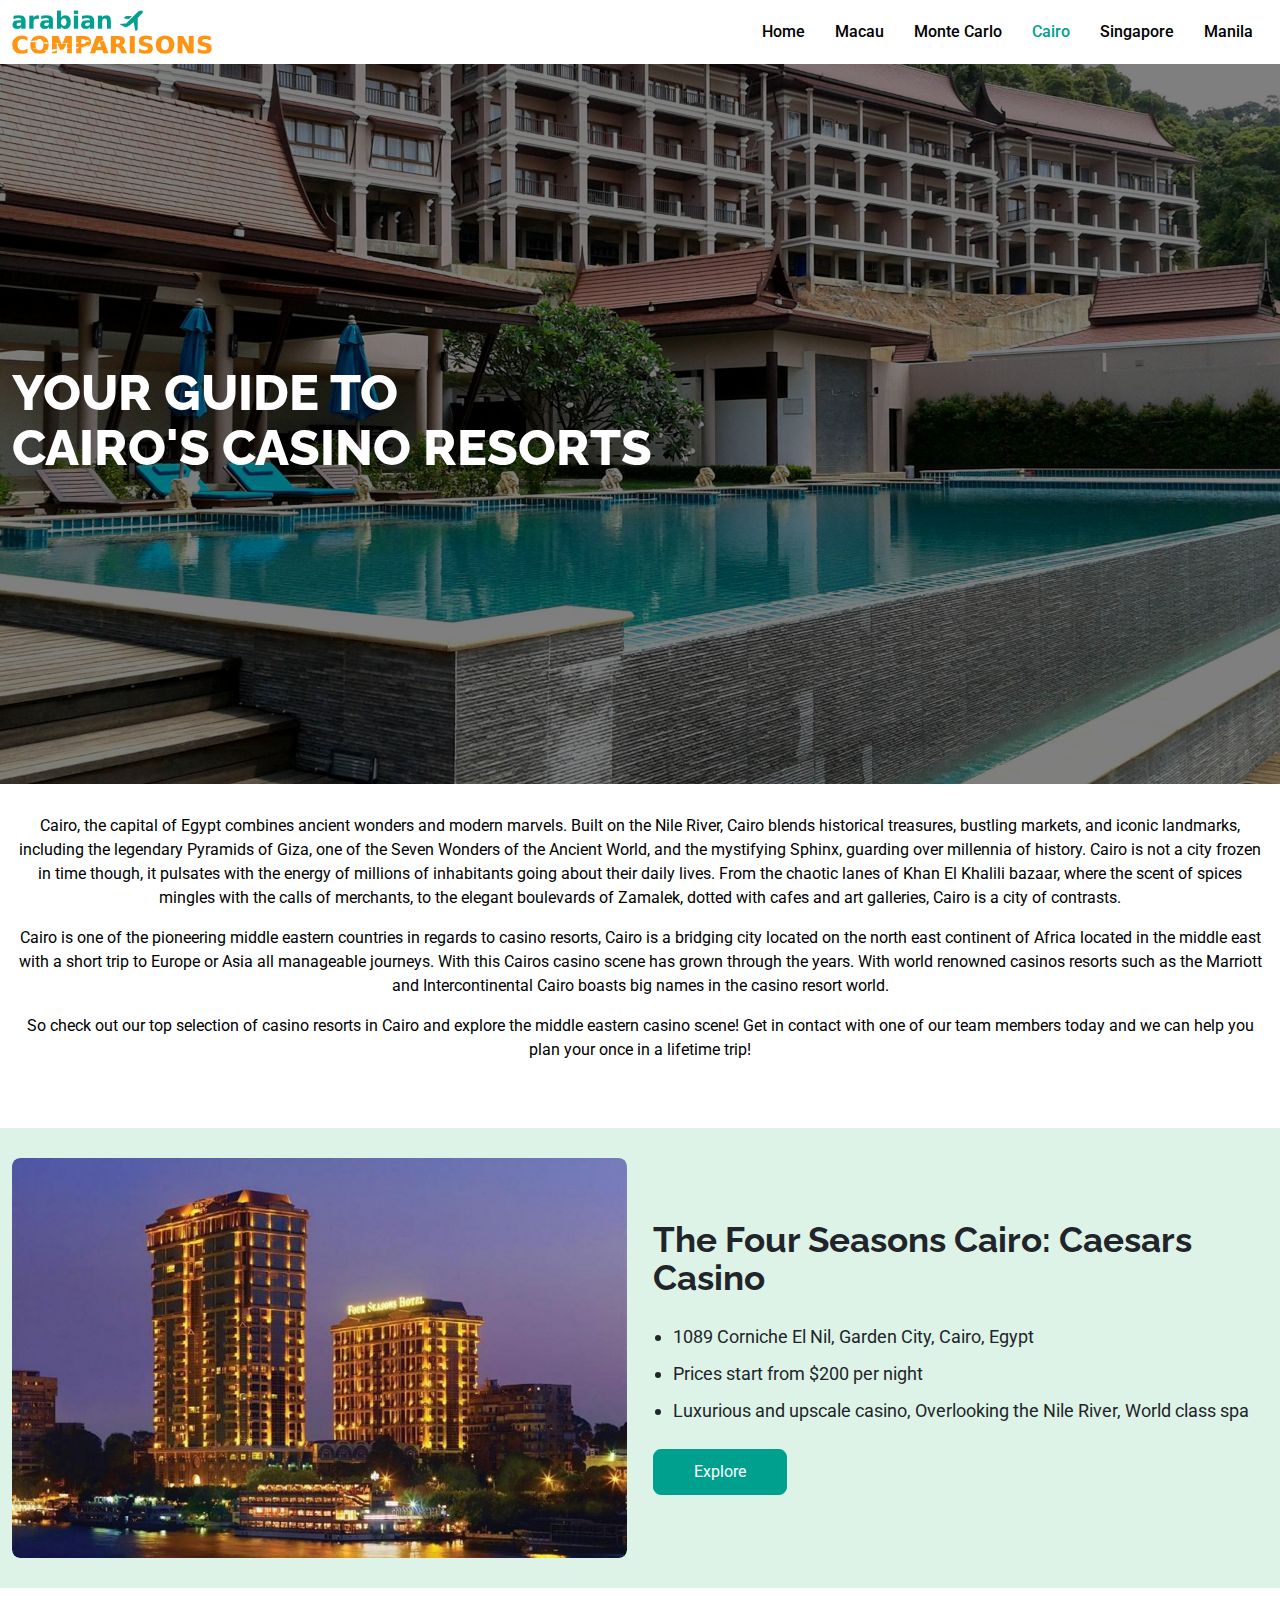
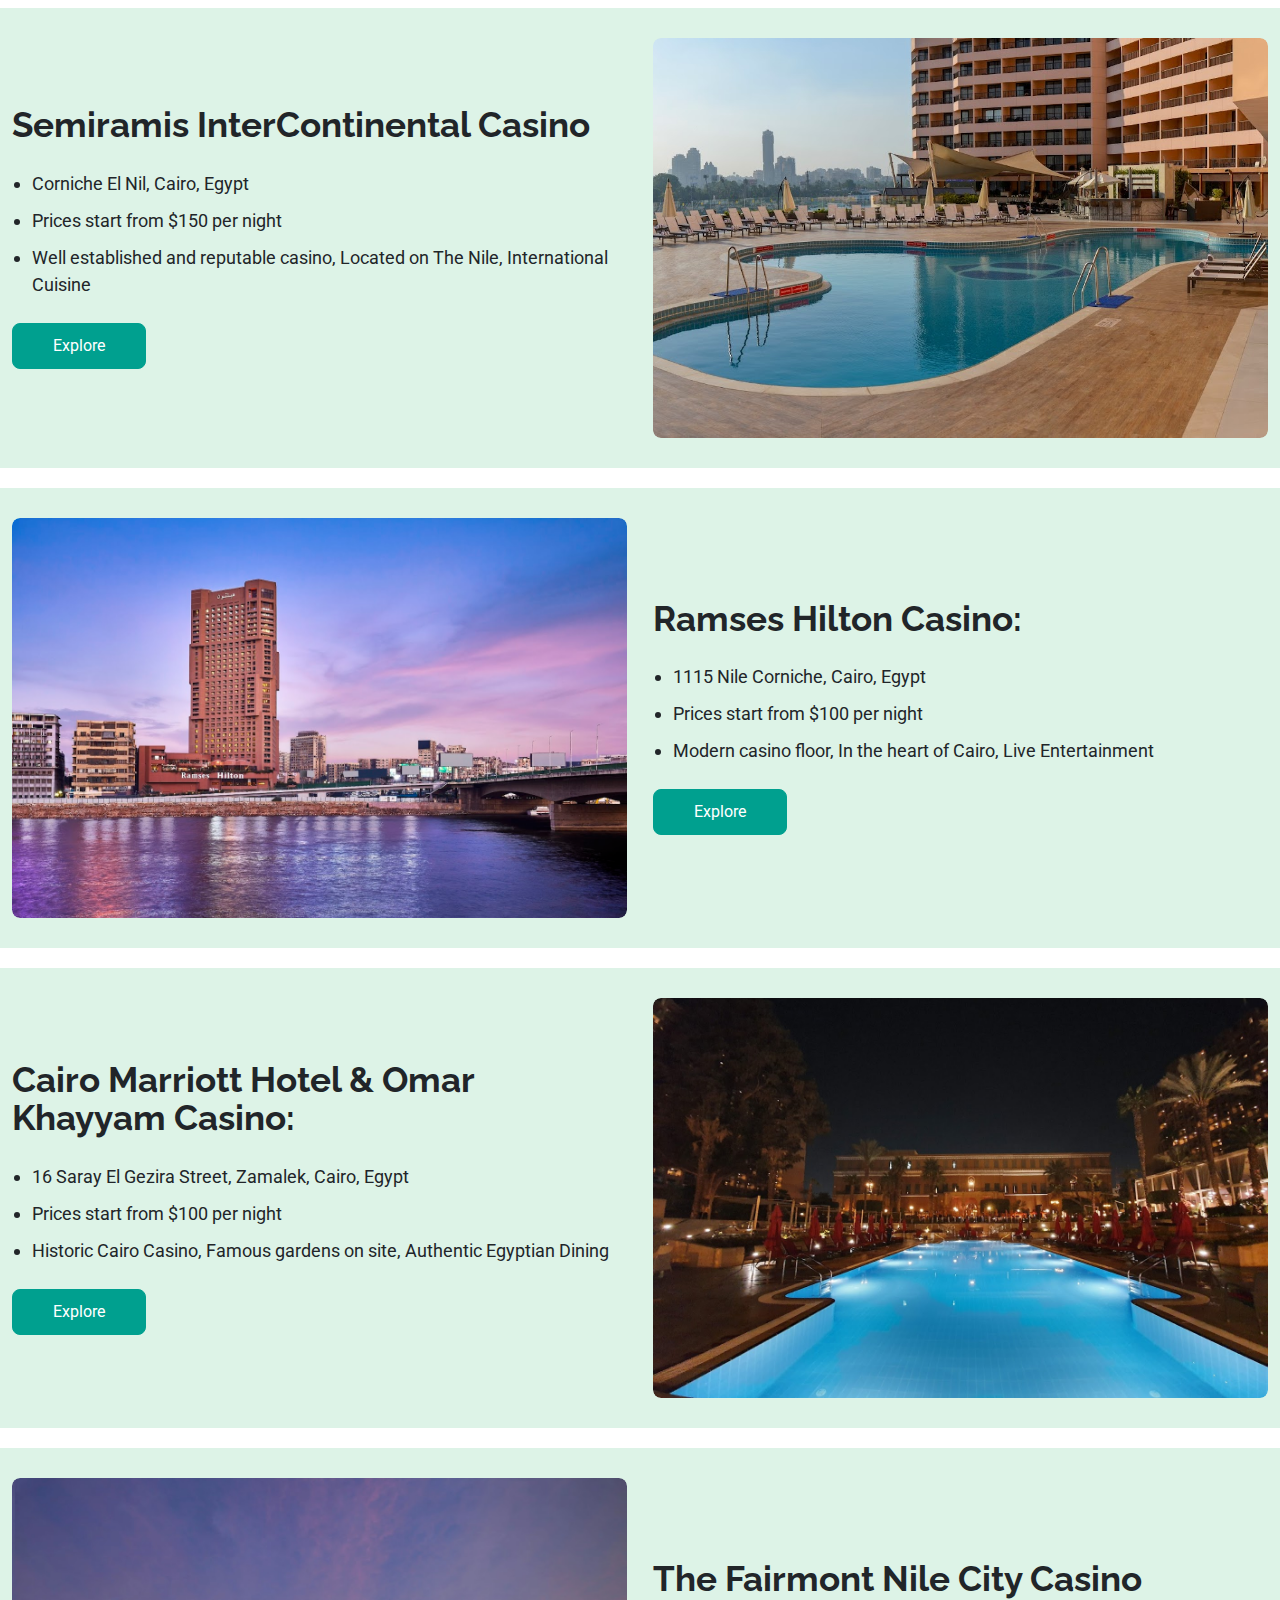
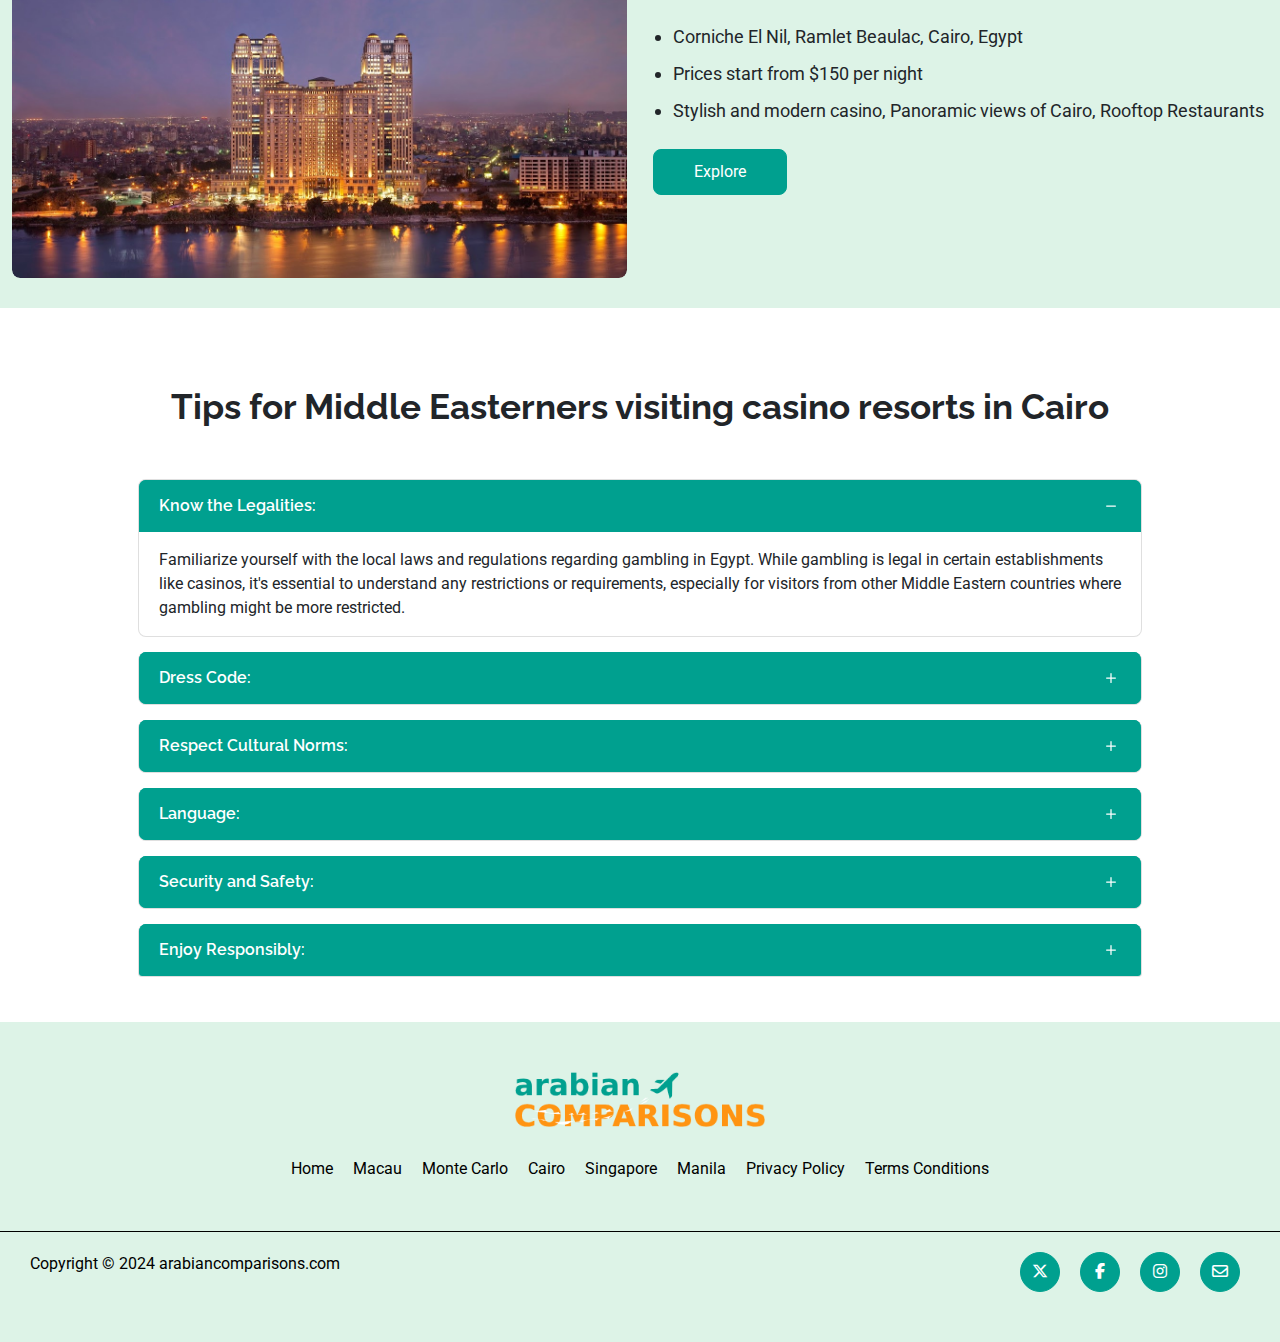
==== commit 7419bd78: "update" ====
--- a/cairo.html
+++ b/cairo.html
@@ -65,7 +65,8 @@
             <div class="banner-wrap">
                 <div class="banner-txt">
                     <h1>
-                        Your guide to<br>Cairos Casino Resorts
+                        Your guide to<br>Cairo's
+                        Casino Resorts
                     </h1>
 
                 </div>
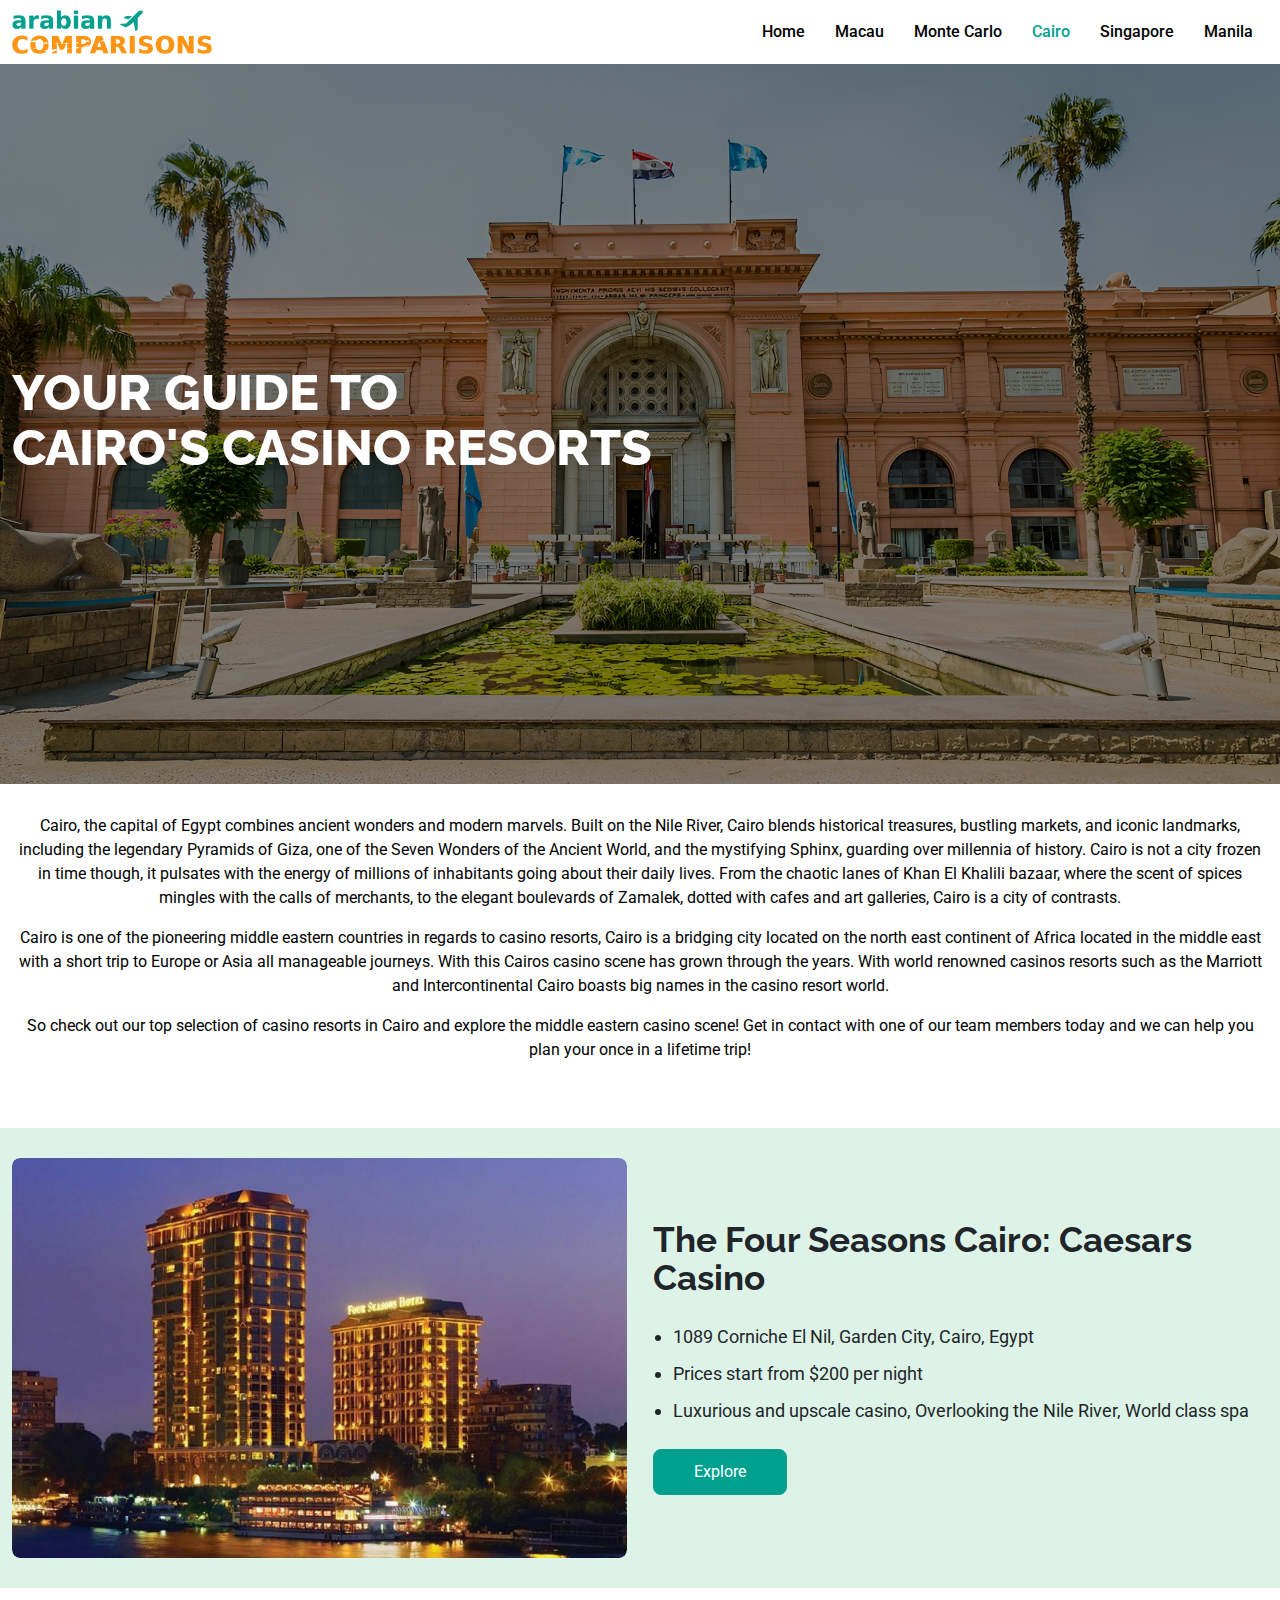
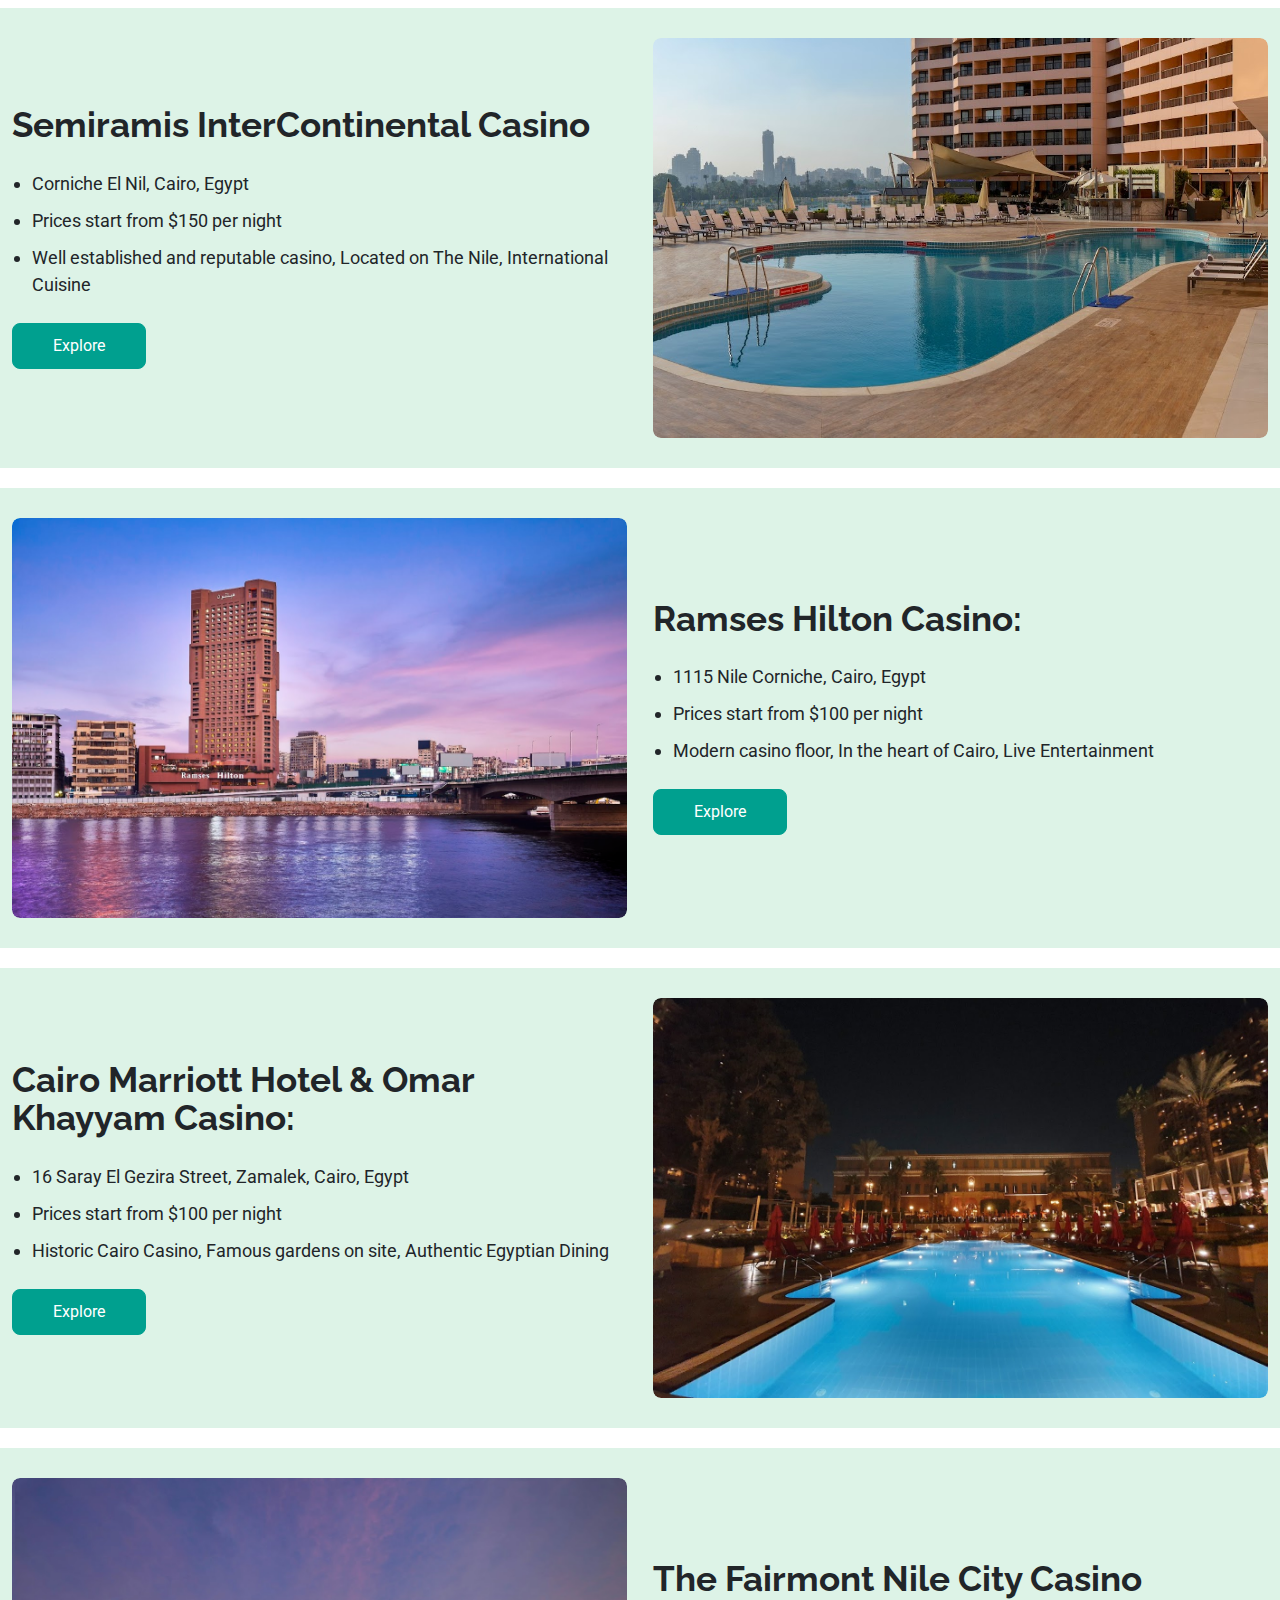
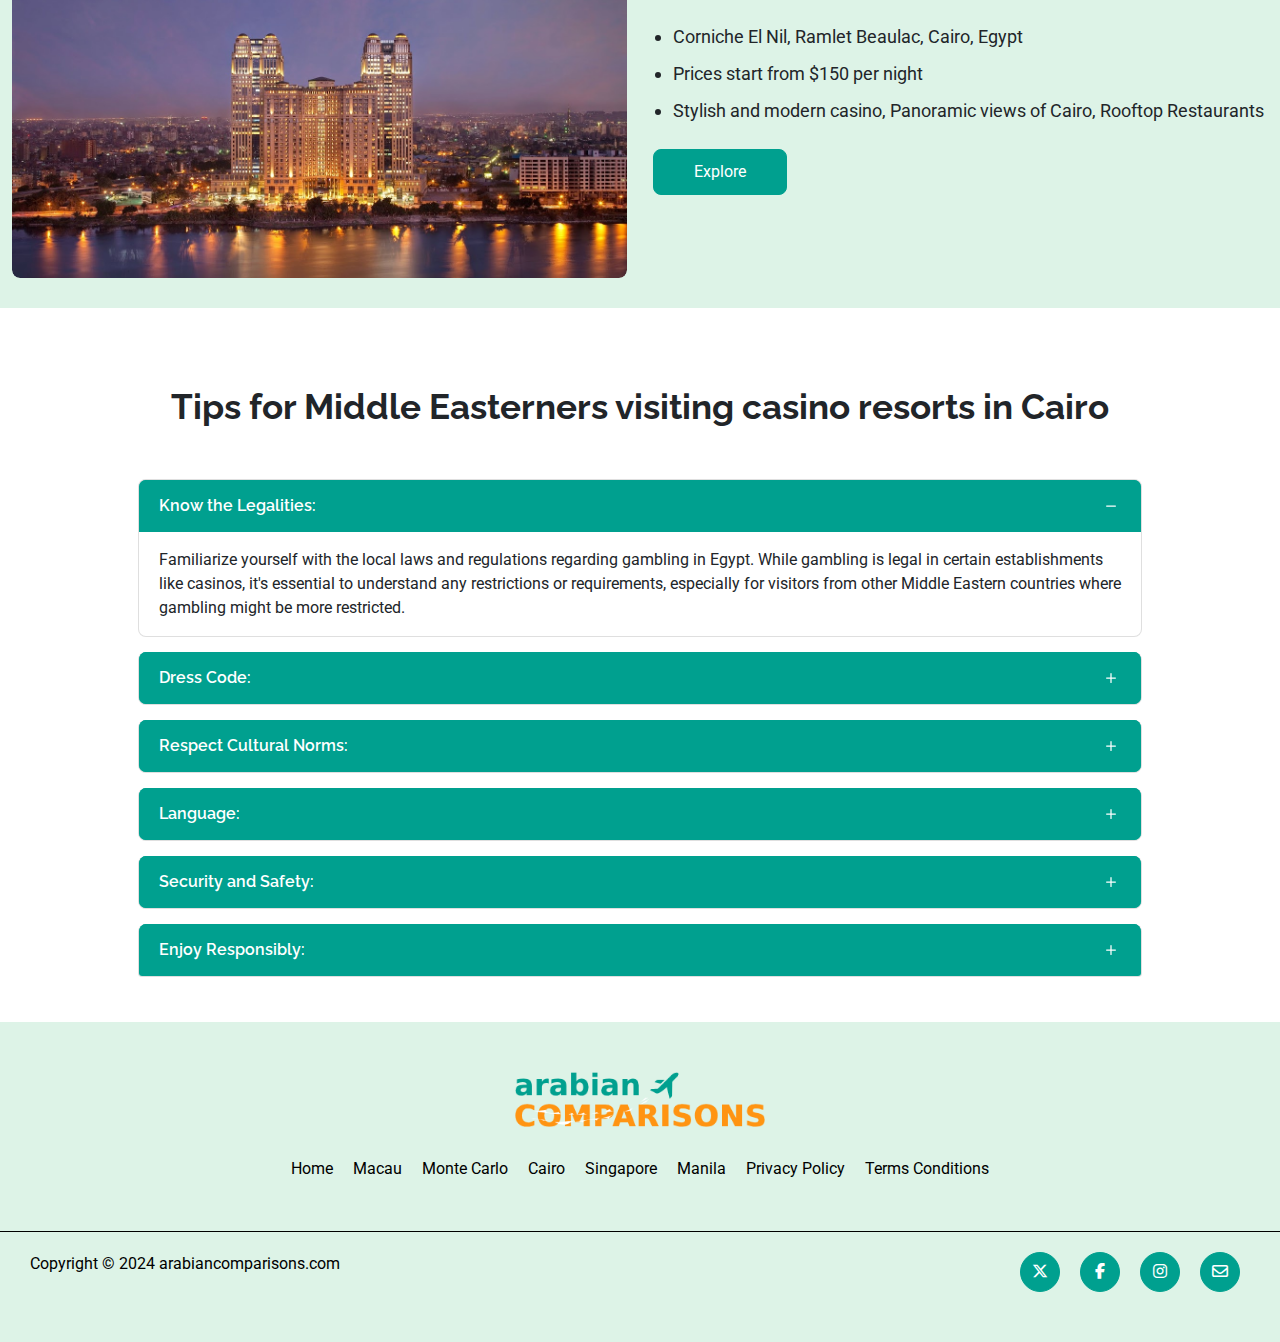
==== commit 28f67760: "update" ====
--- a/cairo.html
+++ b/cairo.html
@@ -60,7 +60,7 @@
         </div>
     </section>
 
-    <section class="site-banner " style="background-image: url(./assets/images/Cairo-banner.jpg);">
+    <section class="site-banner cairo " style="background-image: url(./assets/images/Cairo-banner.jpeg);">
         <div class="container">
             <div class="banner-wrap">
                 <div class="banner-txt">
--- a/assets/css/style.css
+++ b/assets/css/style.css
@@ -1,4 +1,5 @@
 @import url("https://fonts.googleapis.com/css2?family=Raleway:ital,wght@0,100..900;1,100..900&family=Roboto:ital,wght@0,100;0,300;0,400;0,500;0,700;0,900;1,100;1,300;1,400;1,500;1,700;1,900&display=swap");
+
 :root {
   --primary: #00a08f;
   --secondary: #00a08f;
@@ -6,24 +7,29 @@
   --white: #fff;
   --black: #000;
 }
+
 * {
   margin: 0;
   padding: 0;
   box-sizing: border-box;
 }
+
 body {
   margin: 0;
   padding: 0;
   font-family: "Roboto", sans-serif;
 }
+
 ul {
   list-style: none;
   padding-left: 0;
   margin-bottom: 0;
 }
+
 a {
   text-decoration: none;
 }
+
 img {
   max-width: 100%;
   width: 100%;
@@ -35,15 +41,19 @@
   max-width: 1300px;
   margin: 0 auto;
 }
+
 .ptb-70 {
   padding: 70px 0;
 }
+
 .ptb-50 {
   padding: 50px 0;
 }
+
 .ptb-30 {
   padding: 30px 0;
 }
+
 h1,
 h2,
 h3,
@@ -53,26 +63,32 @@
   font-family: "Raleway", sans-serif;
   line-height: 1.1;
 }
+
 h1 {
   font-size: 60px;
   color: var(--white);
   font-weight: 800;
 }
+
 h4 {
   font-size: 30px;
   font-weight: 700;
 }
+
 h3 {
   font-size: 40px;
   font-weight: 700;
 }
+
 p {
   font-size: 18px;
   color: var(--black);
 }
+
 .bg {
   background-color: var(--bg);
 }
+
 /* header css start here */
 
 .site-header {
@@ -83,19 +99,23 @@
   z-index: 99;
   background-color: var(--white);
 }
+
 .site-logo img {
   max-width: 250px;
 }
+
 .site-header .nav {
   display: flex;
   justify-content: space-between;
   align-items: center;
 }
+
 .site-header .nav-bar ul {
   display: flex;
   justify-content: center;
   align-items: center;
 }
+
 .site-header .nav-bar ul li a {
   font-size: 18px;
   text-transform: capitalize;
@@ -104,20 +124,26 @@
   transition: all 0.3s linear;
   padding: 0 15px;
 }
+
 .site-header .nav-bar ul li a.active,
 .site-header .nav-bar ul li a:hover {
   color: var(--primary);
 }
+
 .search-bar i {
   font-size: 22px;
   color: var(--white);
 }
+
 .toggle,
 .colse {
   display: none;
 }
 
 /* banner section css start here */
+section.site-banner.cairo {
+  background-position: top;
+}
 
 .site-banner {
   background-image: url(../images/hero-banner.jpg);
@@ -127,6 +153,7 @@
   height: 80vh;
   position: relative;
 }
+
 .site-banner::before {
   content: "";
   position: absolute;
@@ -137,9 +164,11 @@
   background-color: #000;
   opacity: 0.5;
 }
+
 .site-banner .container {
   height: 100%;
 }
+
 .banner-wrap {
   display: flex;
   align-items: center;
@@ -147,6 +176,7 @@
   width: 100%;
   position: relative;
 }
+
 .banner-wrap h1 {
   text-transform: uppercase;
 }
@@ -161,14 +191,17 @@
   align-items: center;
   position: relative;
 }
+
 .adv-img {
   height: 450px;
 }
+
 .adv-img img {
   height: 100%;
   width: 100%;
   /* object-fit: cover; */
 }
+
 .adv-txt {
   background-color: var(--bg);
   padding: 70px 30px;
@@ -179,6 +212,7 @@
   left: 0;
   transform: translateY(-50%);
 }
+
 .slider-box {
   background-image: url(../images/hero-banner.jpg);
   background-position: center;
@@ -187,6 +221,7 @@
   height: 450px;
   position: relative;
 }
+
 .slider-box::before {
   content: "";
   position: absolute;
@@ -197,6 +232,7 @@
   background-color: var(--black);
   opacity: 0.5;
 }
+
 .slide-txt {
   display: flex;
   justify-content: center;
@@ -206,14 +242,17 @@
   color: var(--white);
   position: relative;
 }
+
 .slick-initialized .slick-slide {
   margin: 0px 7px;
 }
+
 .slick-prev:before,
 .slick-next:before {
   font-size: 40px;
   color: #00a08f;
 }
+
 .slick-prev {
   left: -45px;
 }
@@ -223,9 +262,11 @@
   background-image: url("data:image/svg+xml,%3Csvg xmlns='http://www.w3.org/2000/svg' width='16' height='16' fill='currentColor' class='bi bi-plus' viewBox='0 0 16 16'%3E%3Cpath d='M8 4a.5.5 0 0 1 .5.5v3h3a.5.5 0 0 1 0 1h-3v3a.5.5 0 0 1-1 0v-3h-3a.5.5 0 0 1 0-1h3v-3A.5.5 0 0 1 8 4z'/%3E%3C/svg%3E");
   transition: all 0.5s;
 }
+
 .accordion-button:not(.collapsed)::after {
   background-image: url("data:image/svg+xml,%3Csvg xmlns='http://www.w3.org/2000/svg' width='16' height='16' fill='' class='bi bi-dash' viewBox='0 0 16 16'%3E%3Cpath d='M4 8a.5.5 0 0 1 .5-.5h7a.5.5 0 0 1 0 1h-7A.5.5 0 0 1 4 8z'/%3E%3C/svg%3E");
 }
+
 .accordion-button::after {
   transition: all 0.5s;
 }
@@ -240,28 +281,34 @@
   font-size: 18px;
   font-weight: 600;
 }
+
 .accordion-item {
   margin: 15px 0;
   border-radius: 8px;
   overflow: hidden;
 }
+
 .accordion-button:not(.collapsed) {
   color: #fff;
   background-color: var(--primary);
   box-shadow: none;
 }
+
 .accordion-button::after,
 .accordion-button:not(.collapsed)::after {
   filter: brightness(0) invert(1);
 }
+
 .accordion-item:first-of-type {
   border-top-left-radius: 8px;
   border-top-right-radius: 8px;
 }
+
 .accordion-item:last-of-type .accordion-button.collapsed {
   border-bottom-right-radius: 8px;
   border-bottom-left-radius: 8px;
 }
+
 .accordion-button:focus {
   z-index: 3;
   border-color: var(--primary);
@@ -277,18 +324,22 @@
   align-items: center;
   justify-content: space-between;
 }
+
 .macau-left,
 .macau-right {
   width: 49%;
 }
+
 .macau-left {
   height: 100%;
   overflow: hidden;
   border-radius: 8px;
 }
+
 .macau-left:hover img {
   transform: scale(1.5);
 }
+
 .macau-left img {
   height: 100%;
   width: 100%;
@@ -296,6 +347,7 @@
   border-radius: 8px;
   transition: all 0.3s linear;
 }
+
 .macau-right ul {
   padding-left: 20px;
   list-style: disc;
@@ -306,6 +358,7 @@
   font-size: 18px;
   padding: 5px 0;
 }
+
 .explore-btn a {
   padding: 10px 40px;
   background-color: var(--primary);
@@ -315,21 +368,26 @@
   display: inline-block;
   transition: all 0.3s linear;
 }
+
 .explore-btn a:hover {
   background-color: transparent;
   color: var(--primary);
 }
+
 .macau-box {
   margin: 20px 0;
 }
+
 /* footer section css start here */
 .site-footer {
   background-color: var(--bg);
 }
+
 .footer-logo {
   max-width: 250px;
   margin: 0 auto;
 }
+
 .footer-wrap {
   width: 100%;
   margin: 0 auto;
@@ -339,6 +397,7 @@
   justify-content: center;
   padding: 20px 30px;
 }
+
 .footer-links ul {
   display: flex;
   justify-content: center;
@@ -347,15 +406,18 @@
   /* gap: 20px; */
   margin: 30px 0;
 }
+
 .footer-links ul li a {
   font-size: 18px;
   color: var(--black);
   padding: 0 10px;
 
 }
+
 .copy-right p {
   color: var(--black);
 }
+
 .social-links ul {
   display: flex;
   justify-content: end;
@@ -369,6 +431,7 @@
   padding: 20px 30px;
   border-top: 1px solid #000;
 }
+
 .social-links ul li {
   height: 40px;
   width: 40px;
@@ -381,33 +444,42 @@
   transition: all 0.3s linear;
   margin: 0 10px;
 }
+
 .social-links ul li a {
   font-size: 16px;
   color: var(--white);
 }
+
 .social-links ul li:hover {
   background-color: transparent;
   /* border-color: #ff9412; */
 }
-.social-links ul li:hover a{
+
+.social-links ul li:hover a {
   color: var(--primary);
 }
+
 .privacy-wrap p {
   margin-bottom: 10px;
 }
+
 .privacy-wrap {
   margin-bottom: 30px;
 }
+
 .privacy-wrap ul {
   padding-left: 20px;
   list-style: disc;
 }
+
 .privacy-wrap ul li {
   font-size: 18px;
 }
+
 .contact-form .row {
   justify-content: center;
 }
+
 .form-group input,
 .form-group textarea {
   width: 100%;
@@ -417,9 +489,11 @@
   background-color: var(--bg);
   padding: 10px;
 }
+
 .form-group textarea {
   height: 250px;
 }
+
 .form-wrap button {
   padding: 10px 40px;
   font-size: 16px;
@@ -429,19 +503,23 @@
   margin: 10px 0;
   transition: all 0.3s linear;
 }
+
 .form-wrap button:hover {
   background-color: transparent;
   color: #00a08f;
 }
+
 .contact-img img {
   height: 100%;
   width: 100%;
   object-fit: cover;
 }
+
 .contact-img {
   height: 480px;
 }
+
 div#accordionExample {
   width: 80%;
   margin: 0 auto;
-}
+}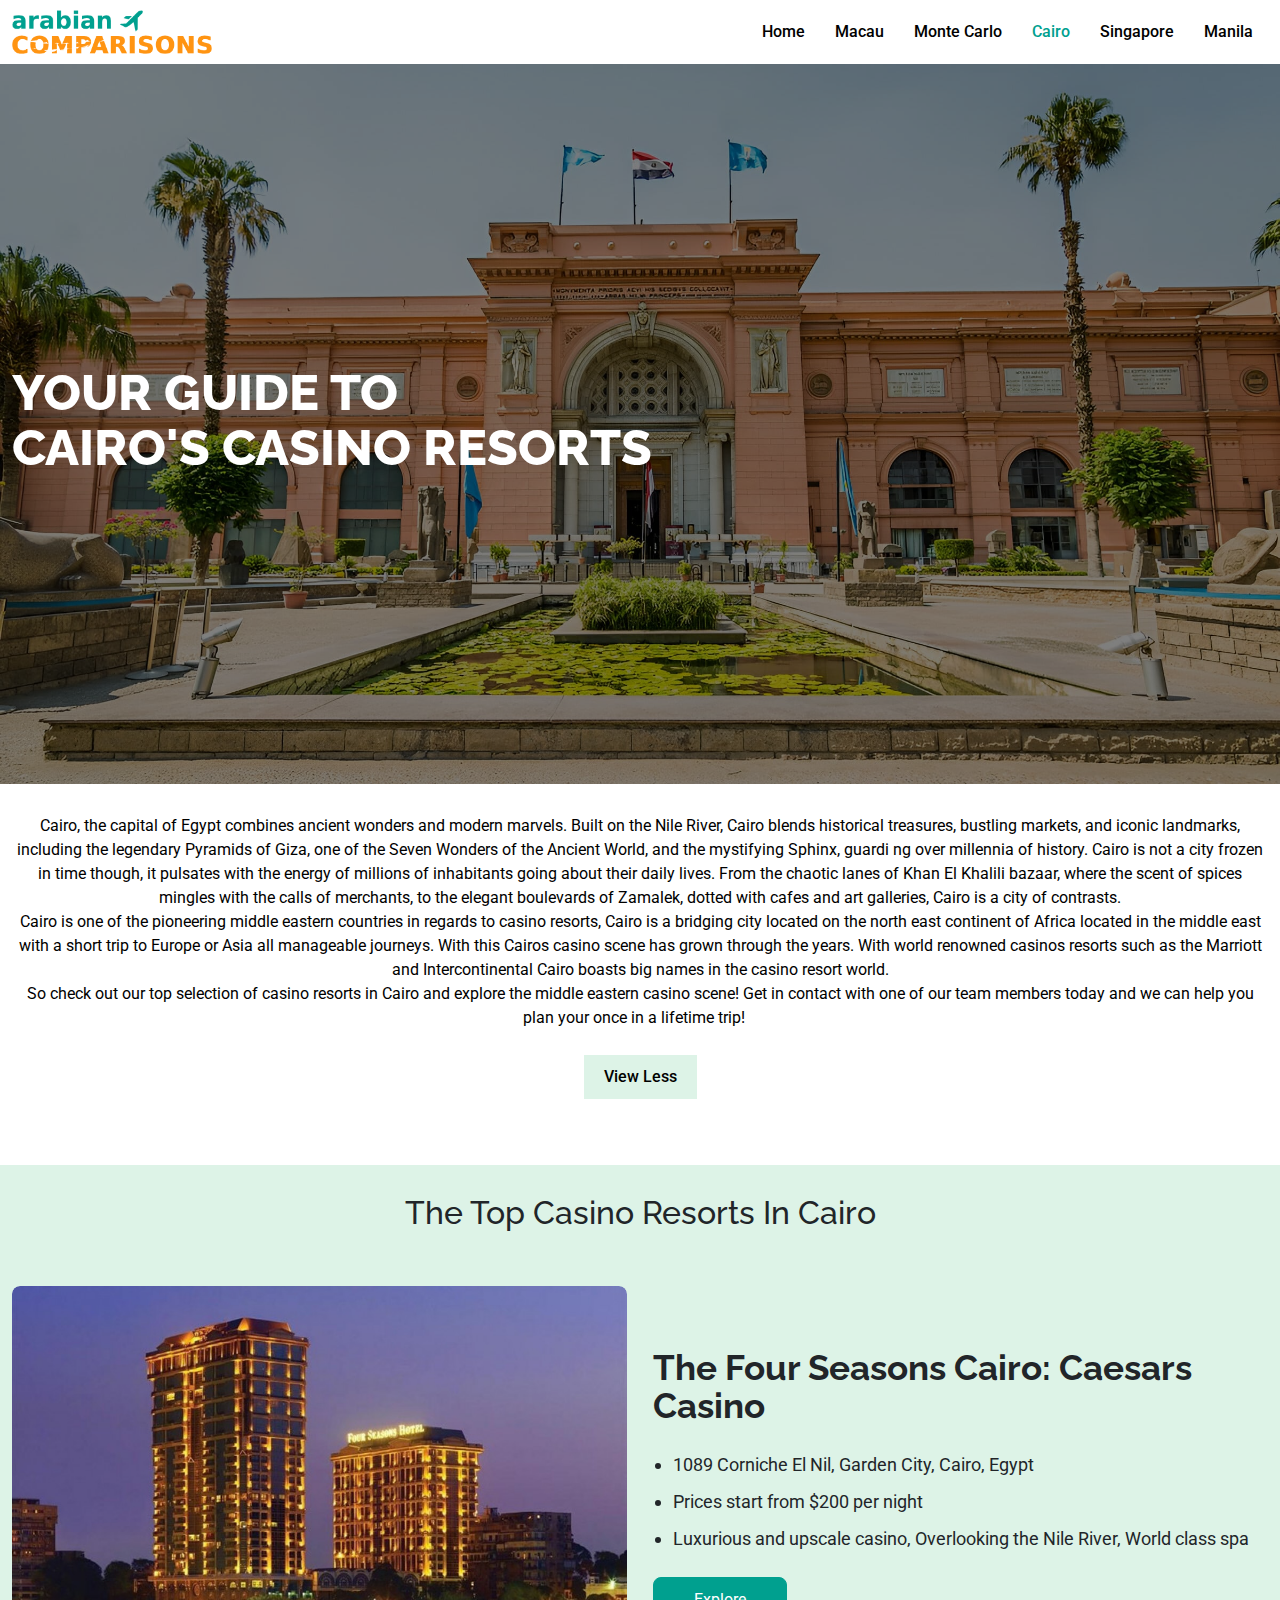
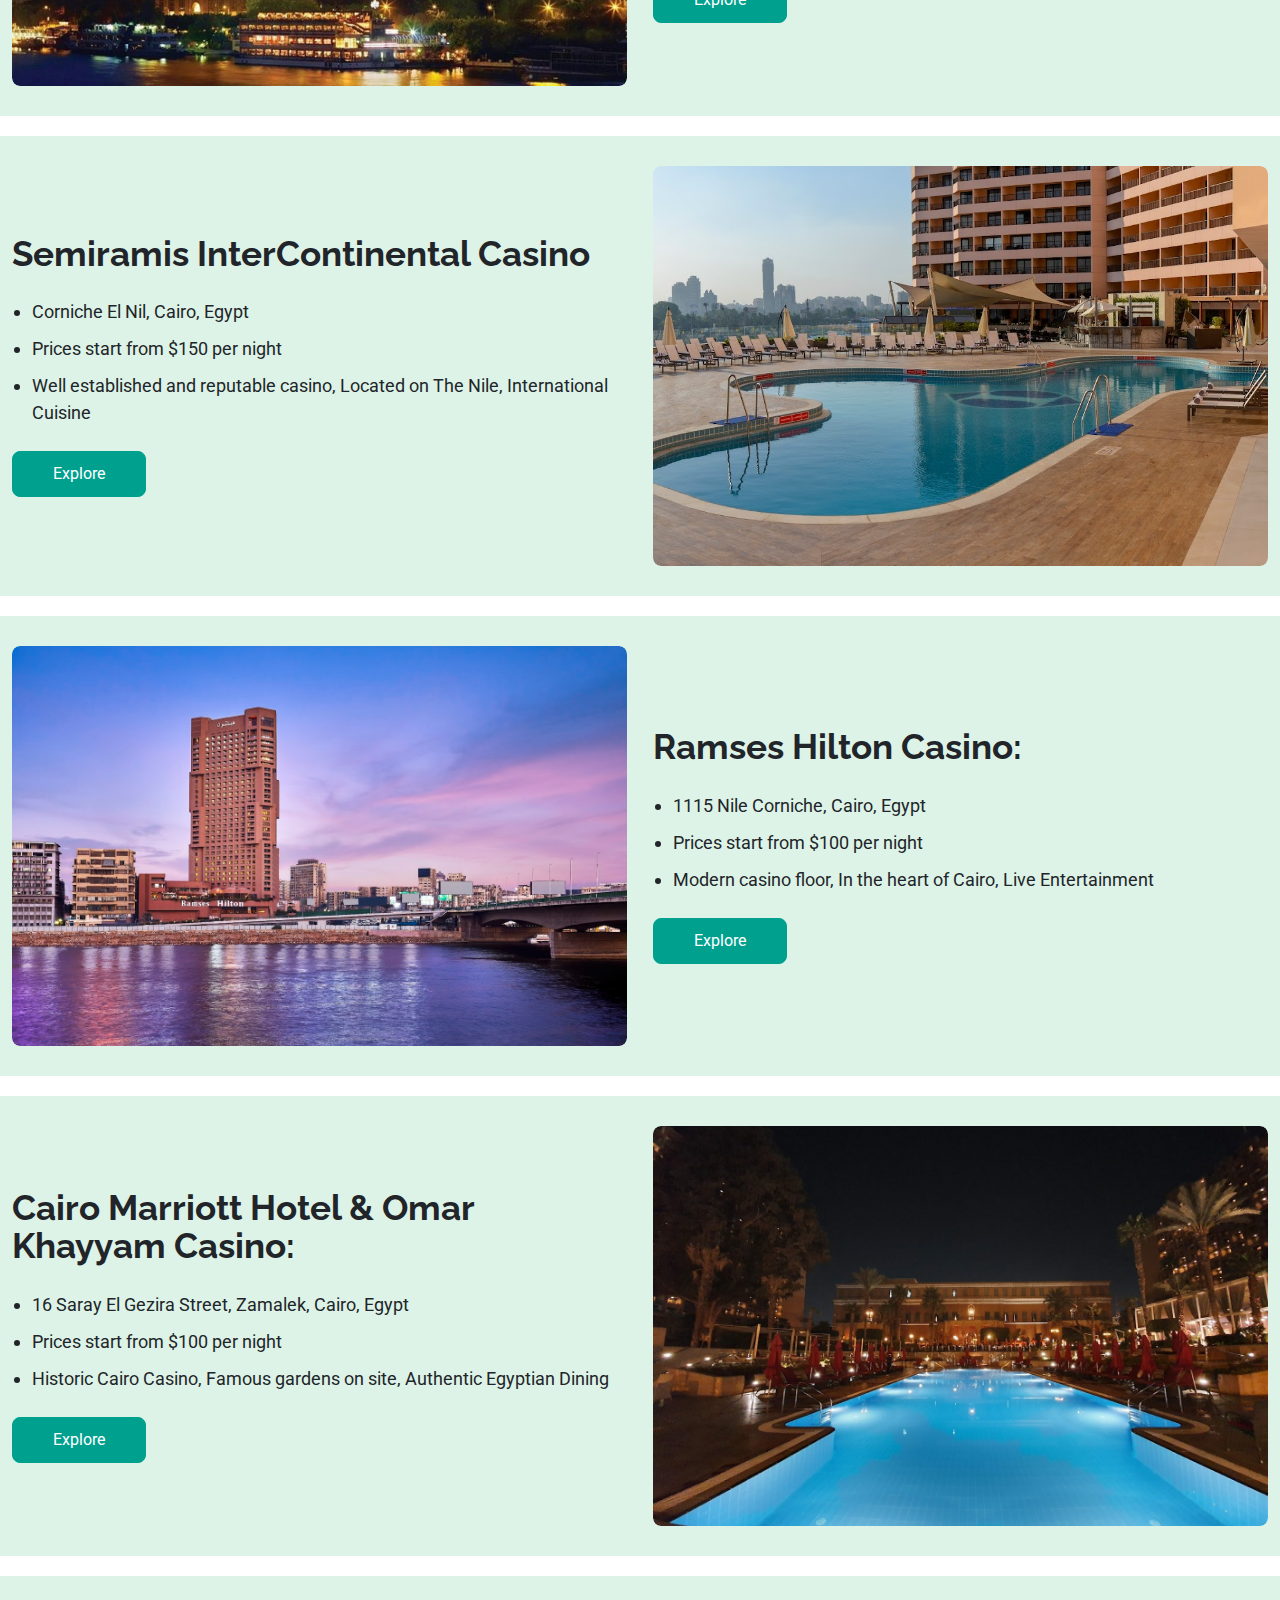
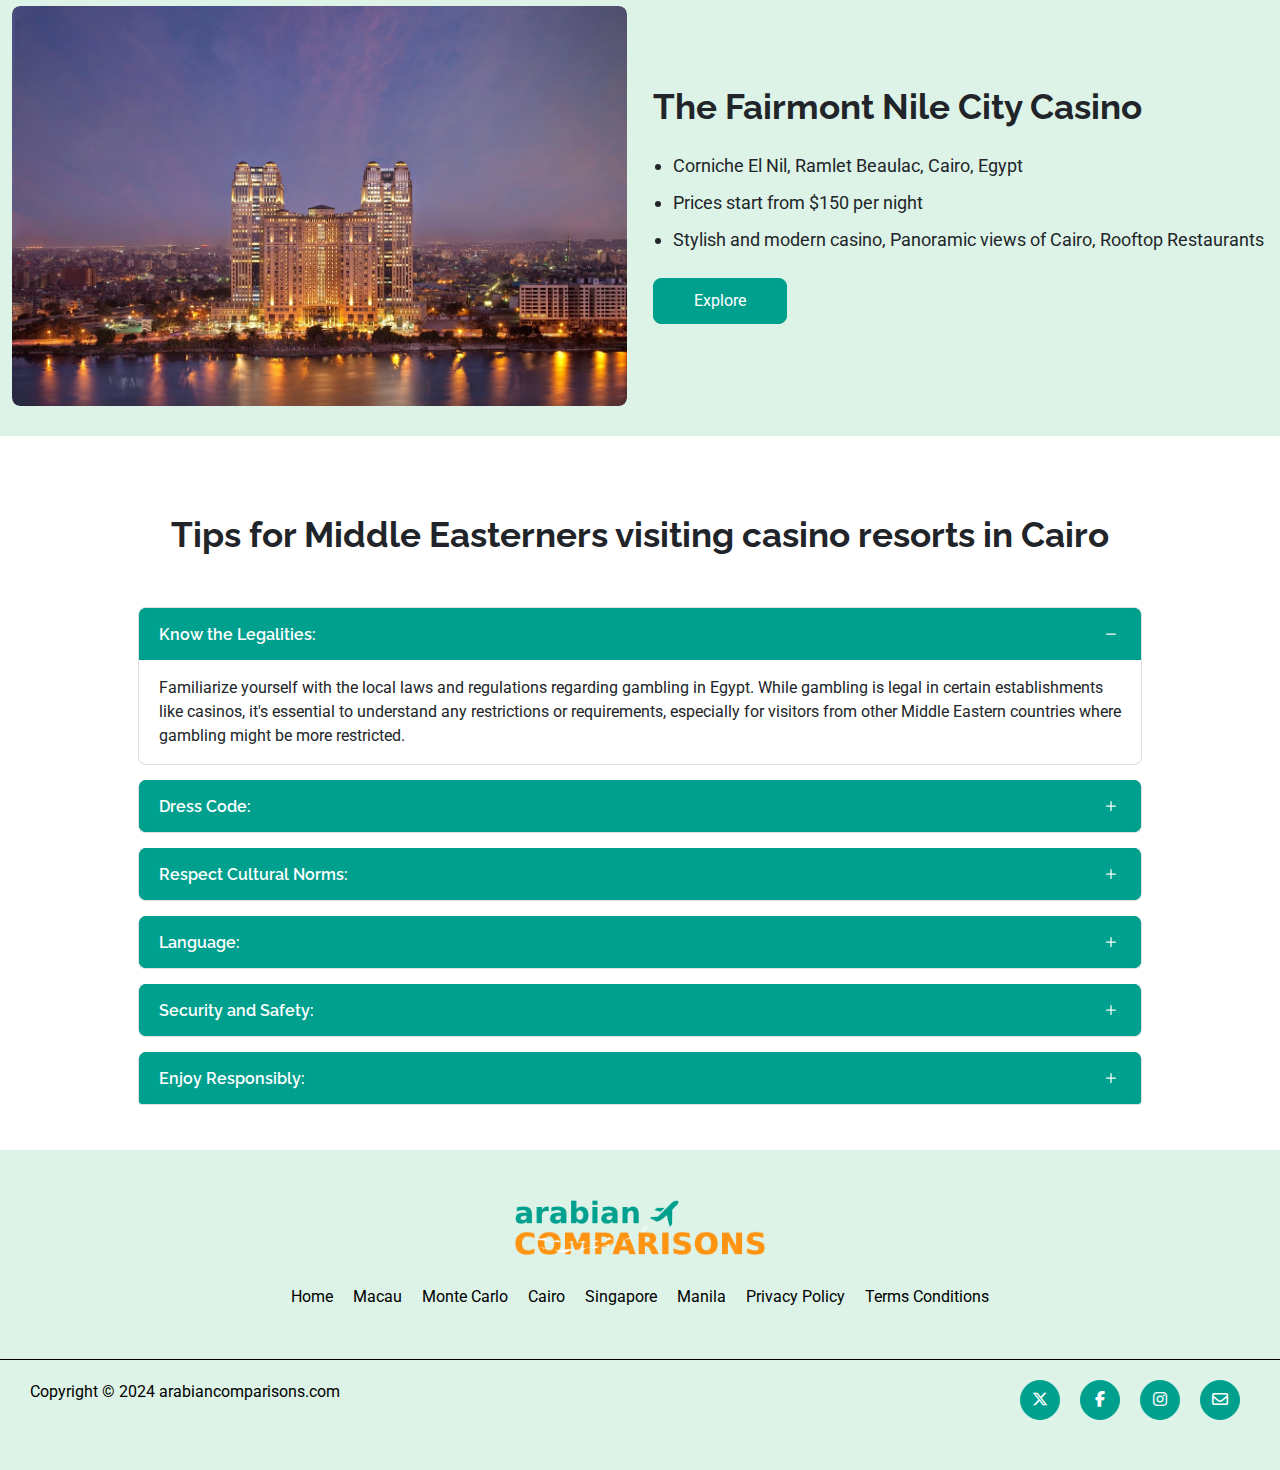
==== commit ac450f43: "update" ====
--- a/cairo.html
+++ b/cairo.html
@@ -76,7 +76,7 @@
 
     <div class="wel-come-txt ptb-30">
         <div class="container">
-            <p>
+            <p class="more">
                 Cairo, the capital of Egypt combines ancient wonders and modern marvels. Built on the Nile
                 River, Cairo blends historical treasures, bustling markets, and iconic landmarks, including
                 the legendary Pyramids of Giza, one of the Seven Wonders of the Ancient World, and the
@@ -84,16 +84,14 @@
                 though, it pulsates with the energy of millions of inhabitants going about their daily lives.
                 From the chaotic lanes of Khan El Khalili bazaar, where the scent of spices mingles with the
                 calls of merchants, to the elegant boulevards of Zamalek, dotted with cafes and art galleries,
-                Cairo is a city of contrasts.
-            </p>
-            <p>
+                Cairo is a city of contrasts.<br>
+          
                 Cairo is one of the pioneering middle eastern countries in regards to casino resorts, Cairo is
                 a bridging city located on the north east continent of Africa located in the middle east with a
                 short trip to Europe or Asia all manageable journeys. With this Cairos casino scene has
                 grown through the years. With world renowned casinos resorts such as the Marriott and
                 Intercontinental Cairo boasts big names in the casino resort world.
-            </p>
-            <p>
+                <br>
                 So check out our top selection of casino resorts in Cairo and explore the middle eastern
                 casino scene! Get in contact with one of our team members today and we can help you plan
                 your once in a lifetime trip!
@@ -104,6 +102,7 @@
     <div class="macau-main">
         <div class="macau-box bg ptb-30">
             <div class="container">
+                <h2 class="text-center pb-5">The Top Casino Resorts In Cairo</h2>
                 <div class="macau-wrap">
                     <div class="macau-left">
                         <img src="assets/images/The-Four-Seasons-Cairo-Caesars-Casino.jpg" alt="">
--- a/assets/css/style.css
+++ b/assets/css/style.css
@@ -522,4 +522,14 @@
 div#accordionExample {
   width: 80%;
   margin: 0 auto;
+}
+.morecontent a {
+  display: block;
+  background: #ddf3e7;
+  width: fit-content;
+  margin: 0 auto;
+  padding: 10px 20px;
+  margin-top: 25px;
+  color: #000000;
+  font-weight: 500;
 }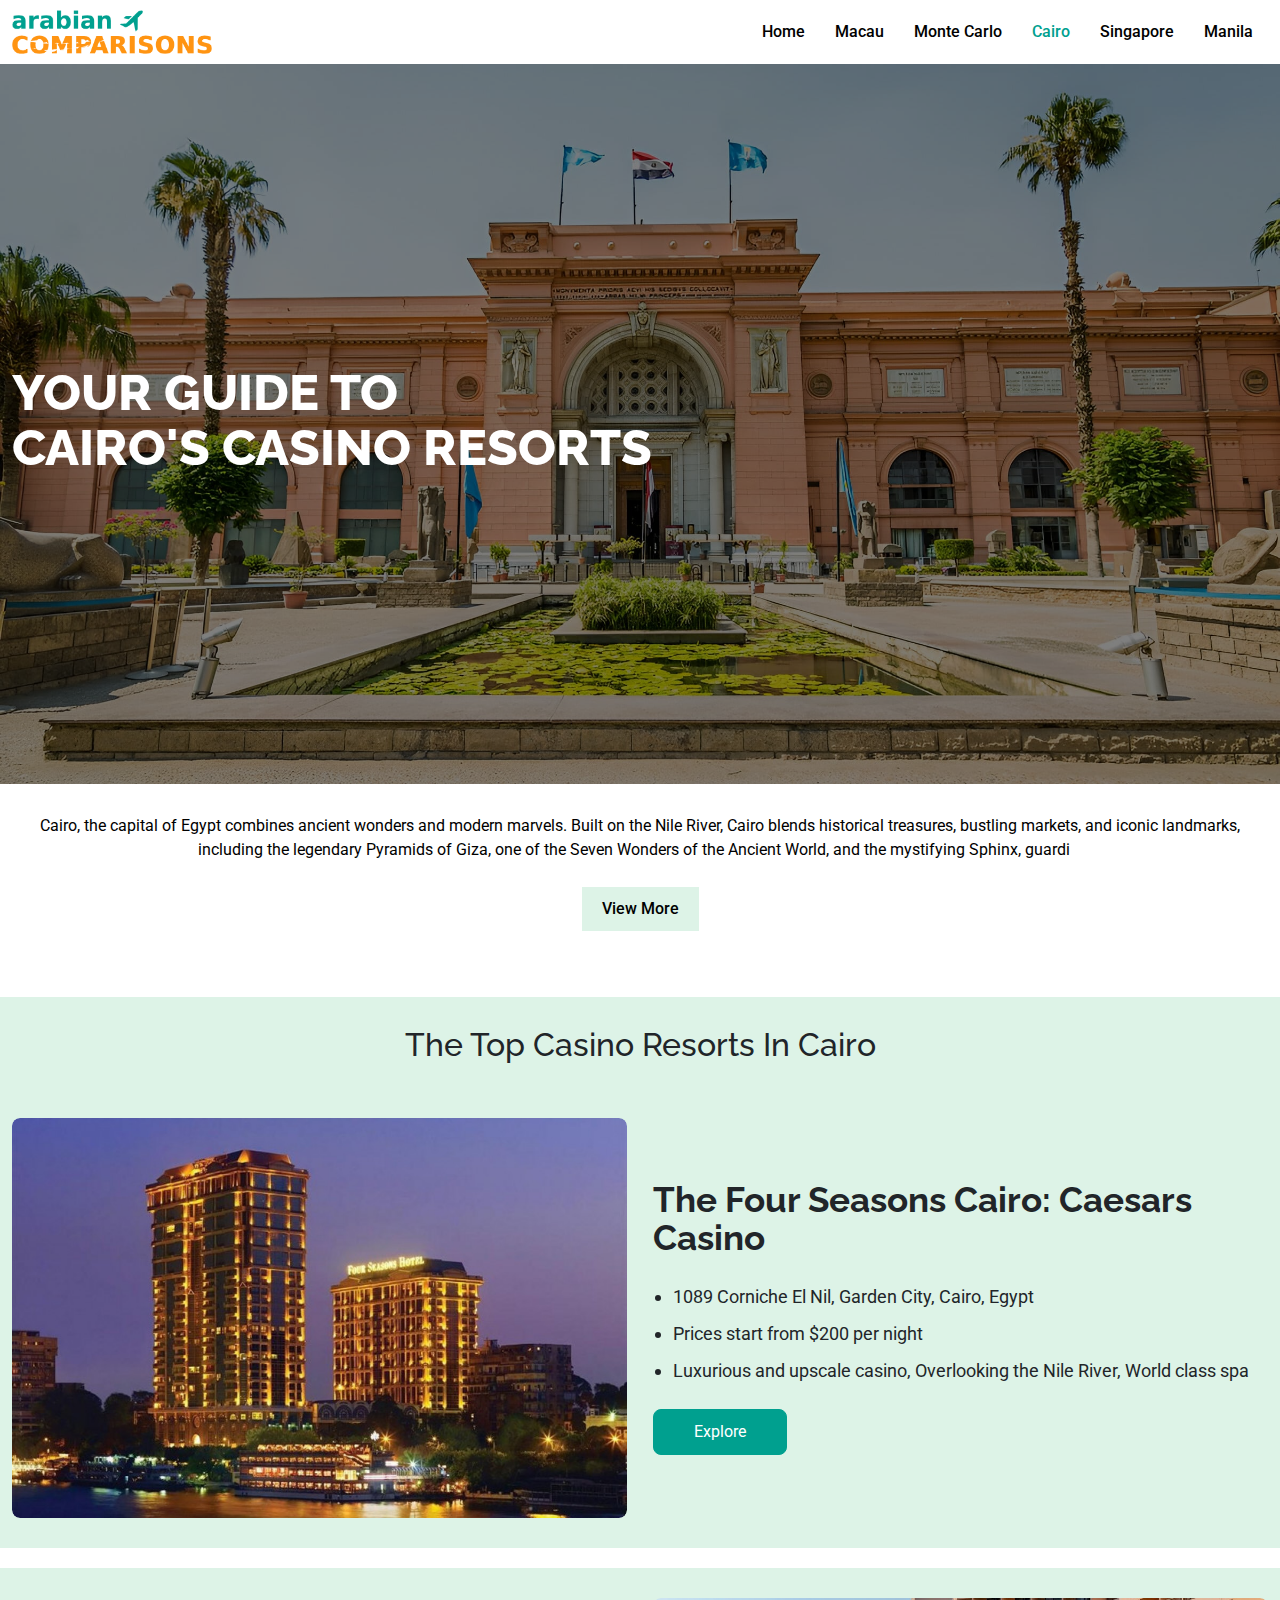
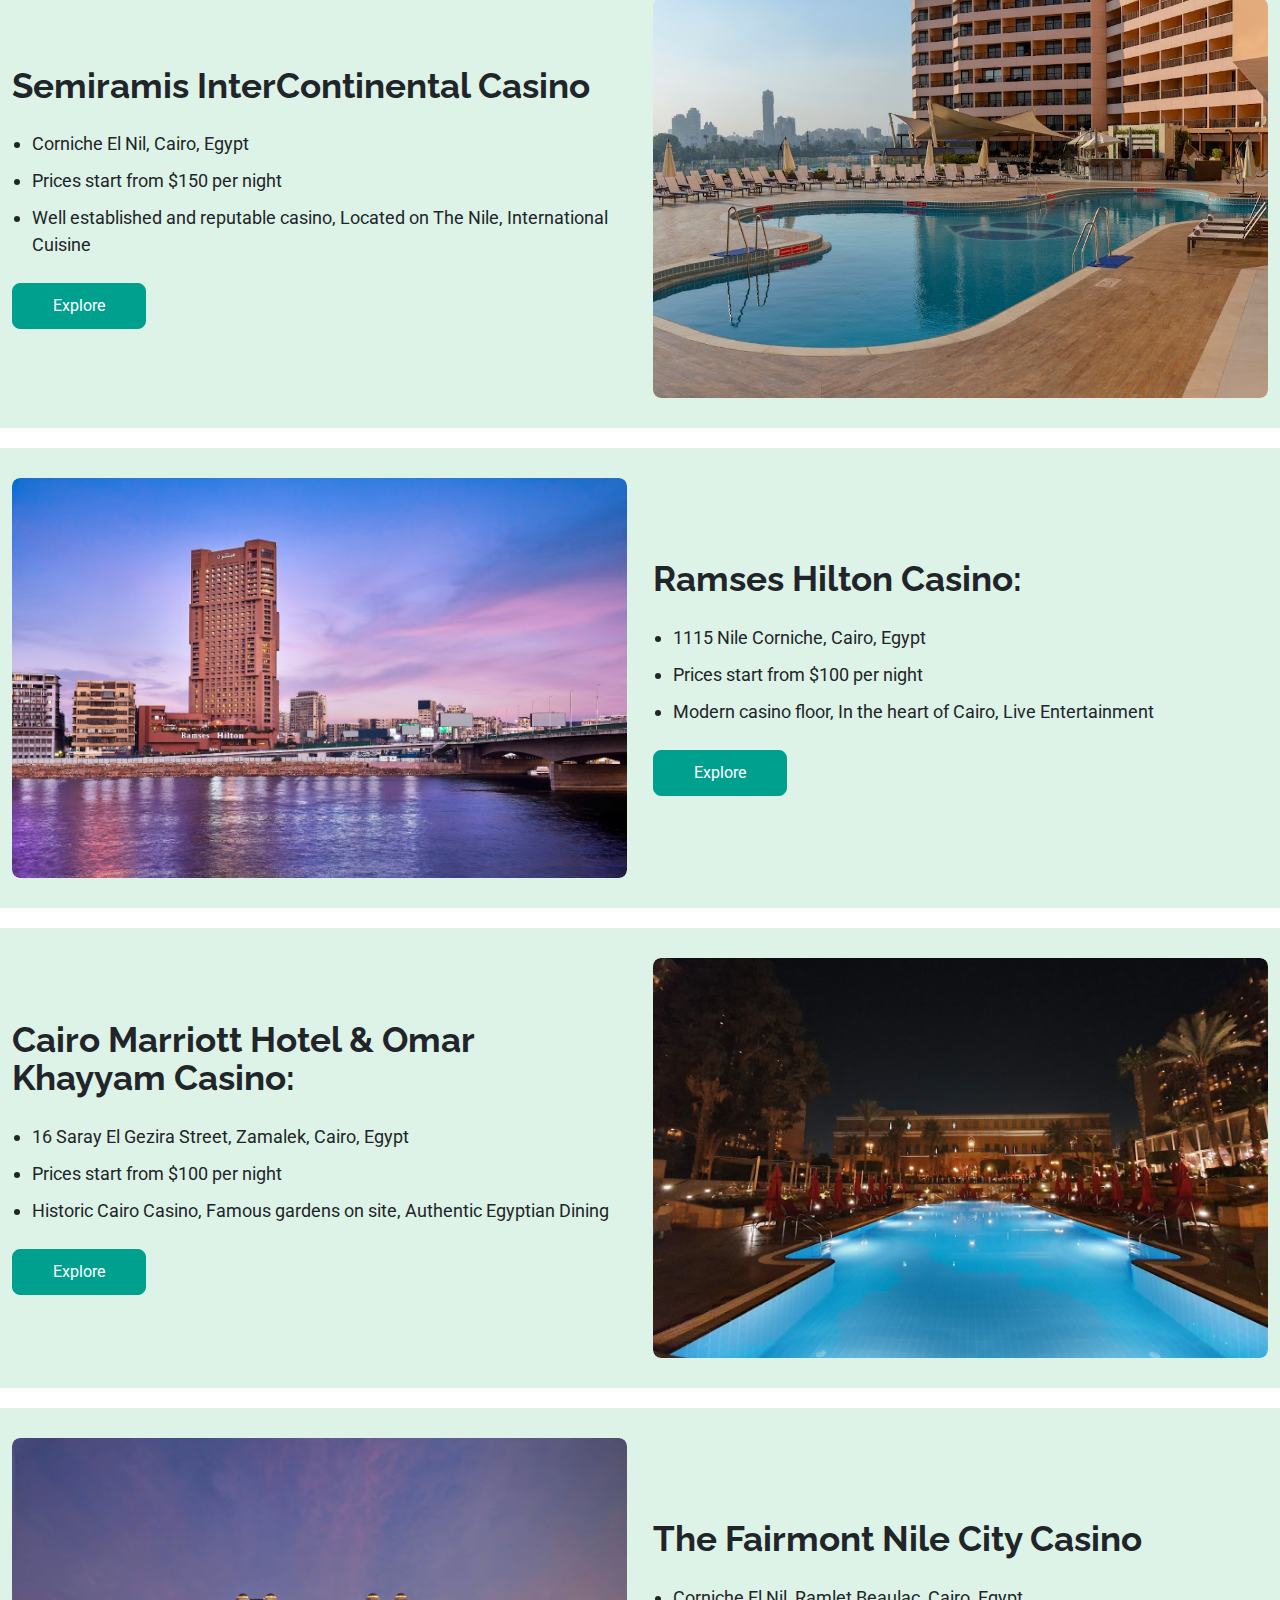
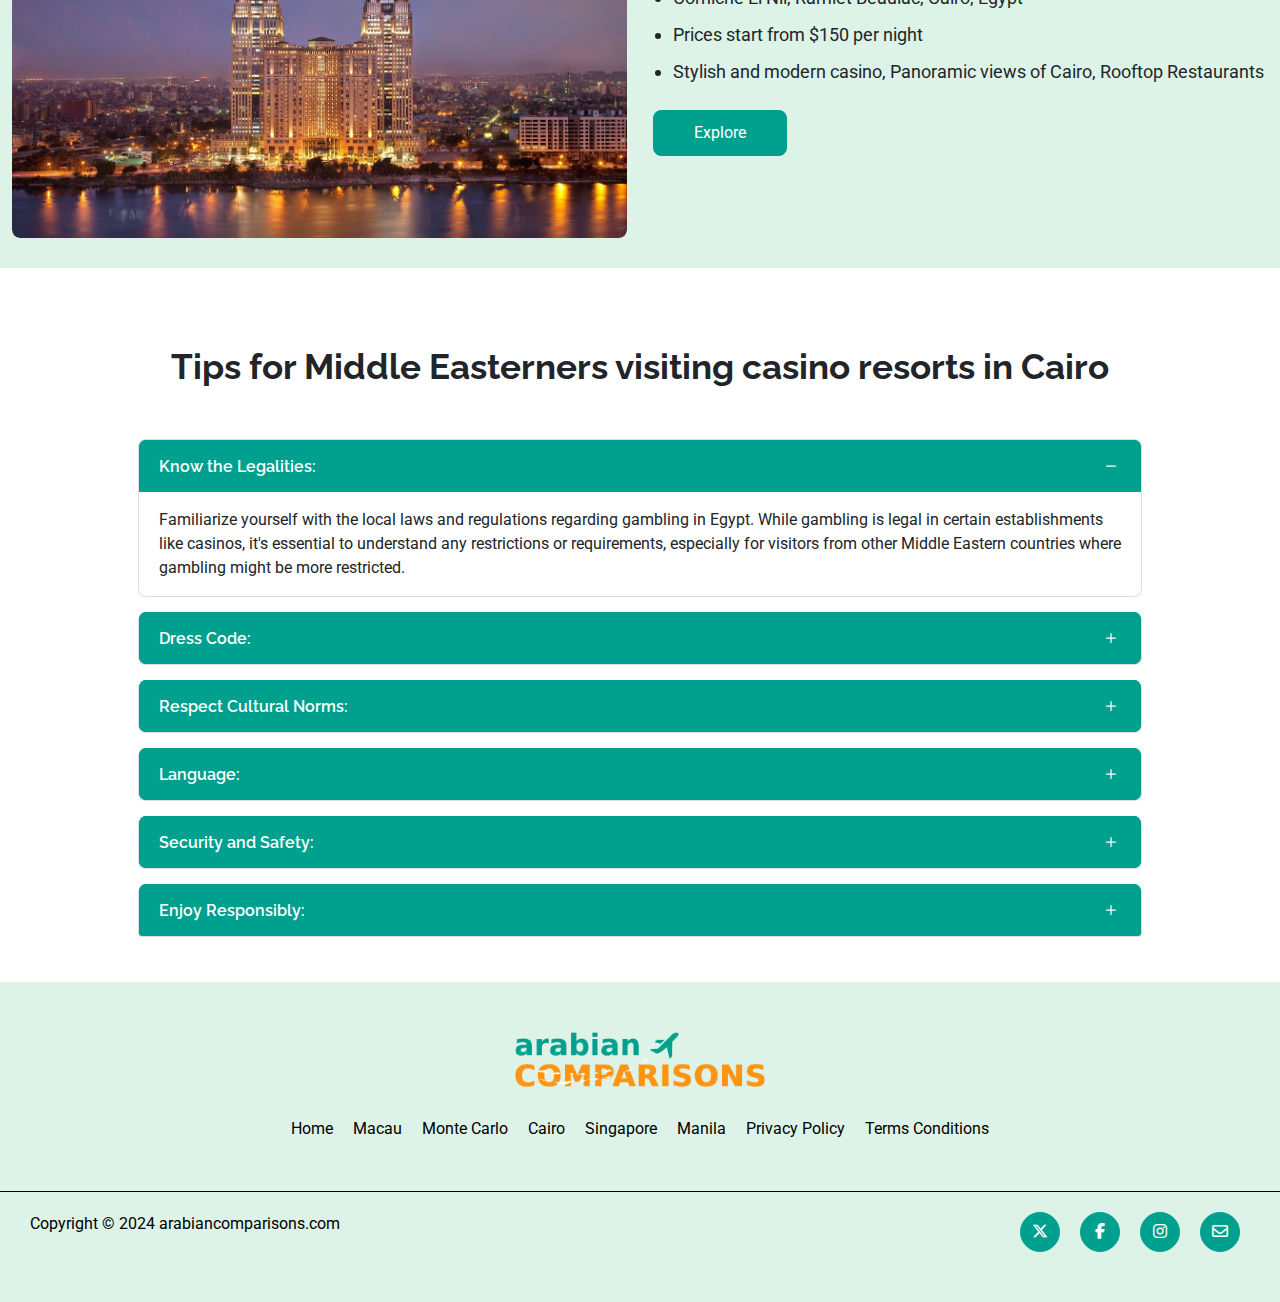
==== commit 01bd9630: "update" ====
--- a/cairo.html
+++ b/cairo.html
@@ -84,14 +84,14 @@
                 though, it pulsates with the energy of millions of inhabitants going about their daily lives.
                 From the chaotic lanes of Khan El Khalili bazaar, where the scent of spices mingles with the
                 calls of merchants, to the elegant boulevards of Zamalek, dotted with cafes and art galleries,
-                Cairo is a city of contrasts.<br>
+                Cairo is a city of contrasts.</br></br>
           
                 Cairo is one of the pioneering middle eastern countries in regards to casino resorts, Cairo is
                 a bridging city located on the north east continent of Africa located in the middle east with a
                 short trip to Europe or Asia all manageable journeys. With this Cairos casino scene has
                 grown through the years. With world renowned casinos resorts such as the Marriott and
                 Intercontinental Cairo boasts big names in the casino resort world.
-                <br>
+            </br></br>
                 So check out our top selection of casino resorts in Cairo and explore the middle eastern
                 casino scene! Get in contact with one of our team members today and we can help you plan
                 your once in a lifetime trip!
--- a/assets/css/style.css
+++ b/assets/css/style.css
@@ -532,4 +532,7 @@
   margin-top: 25px;
   color: #000000;
   font-weight: 500;
+}
+span.morecontent span {
+  display: none;
 }